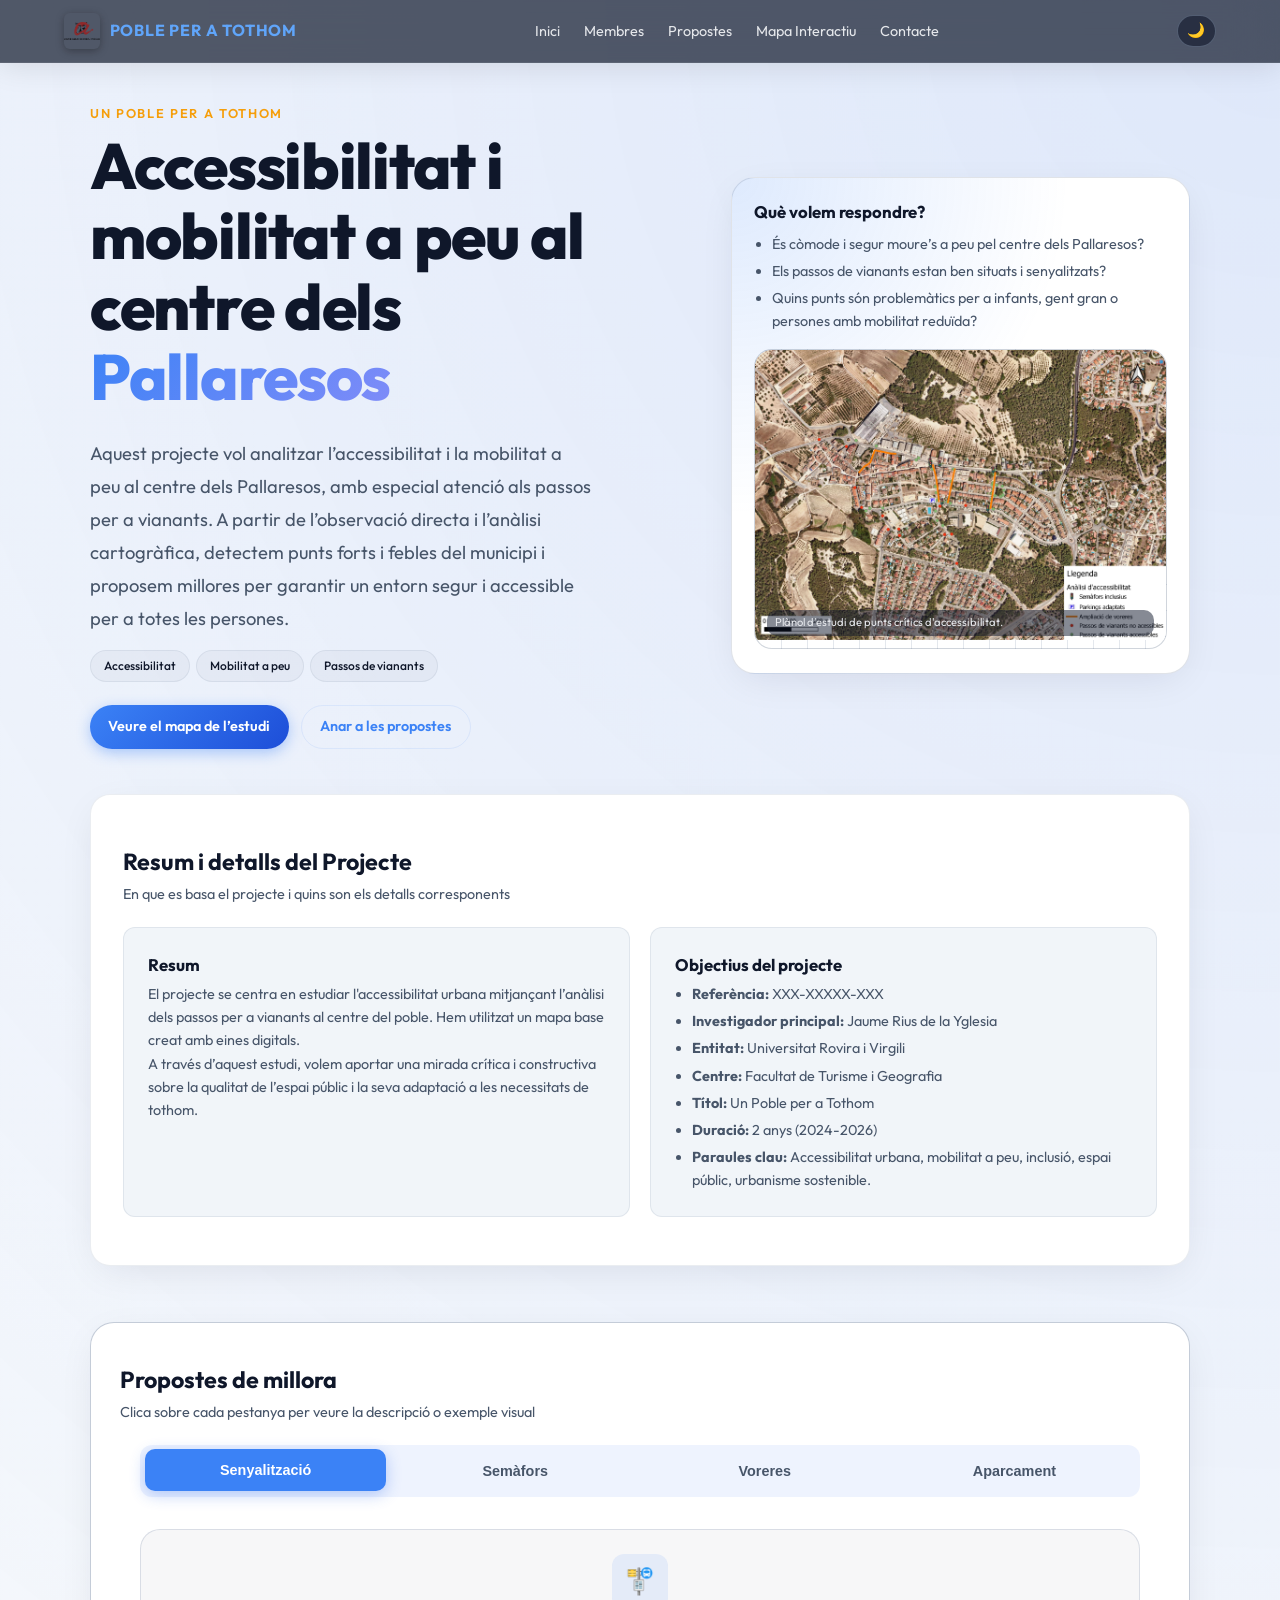
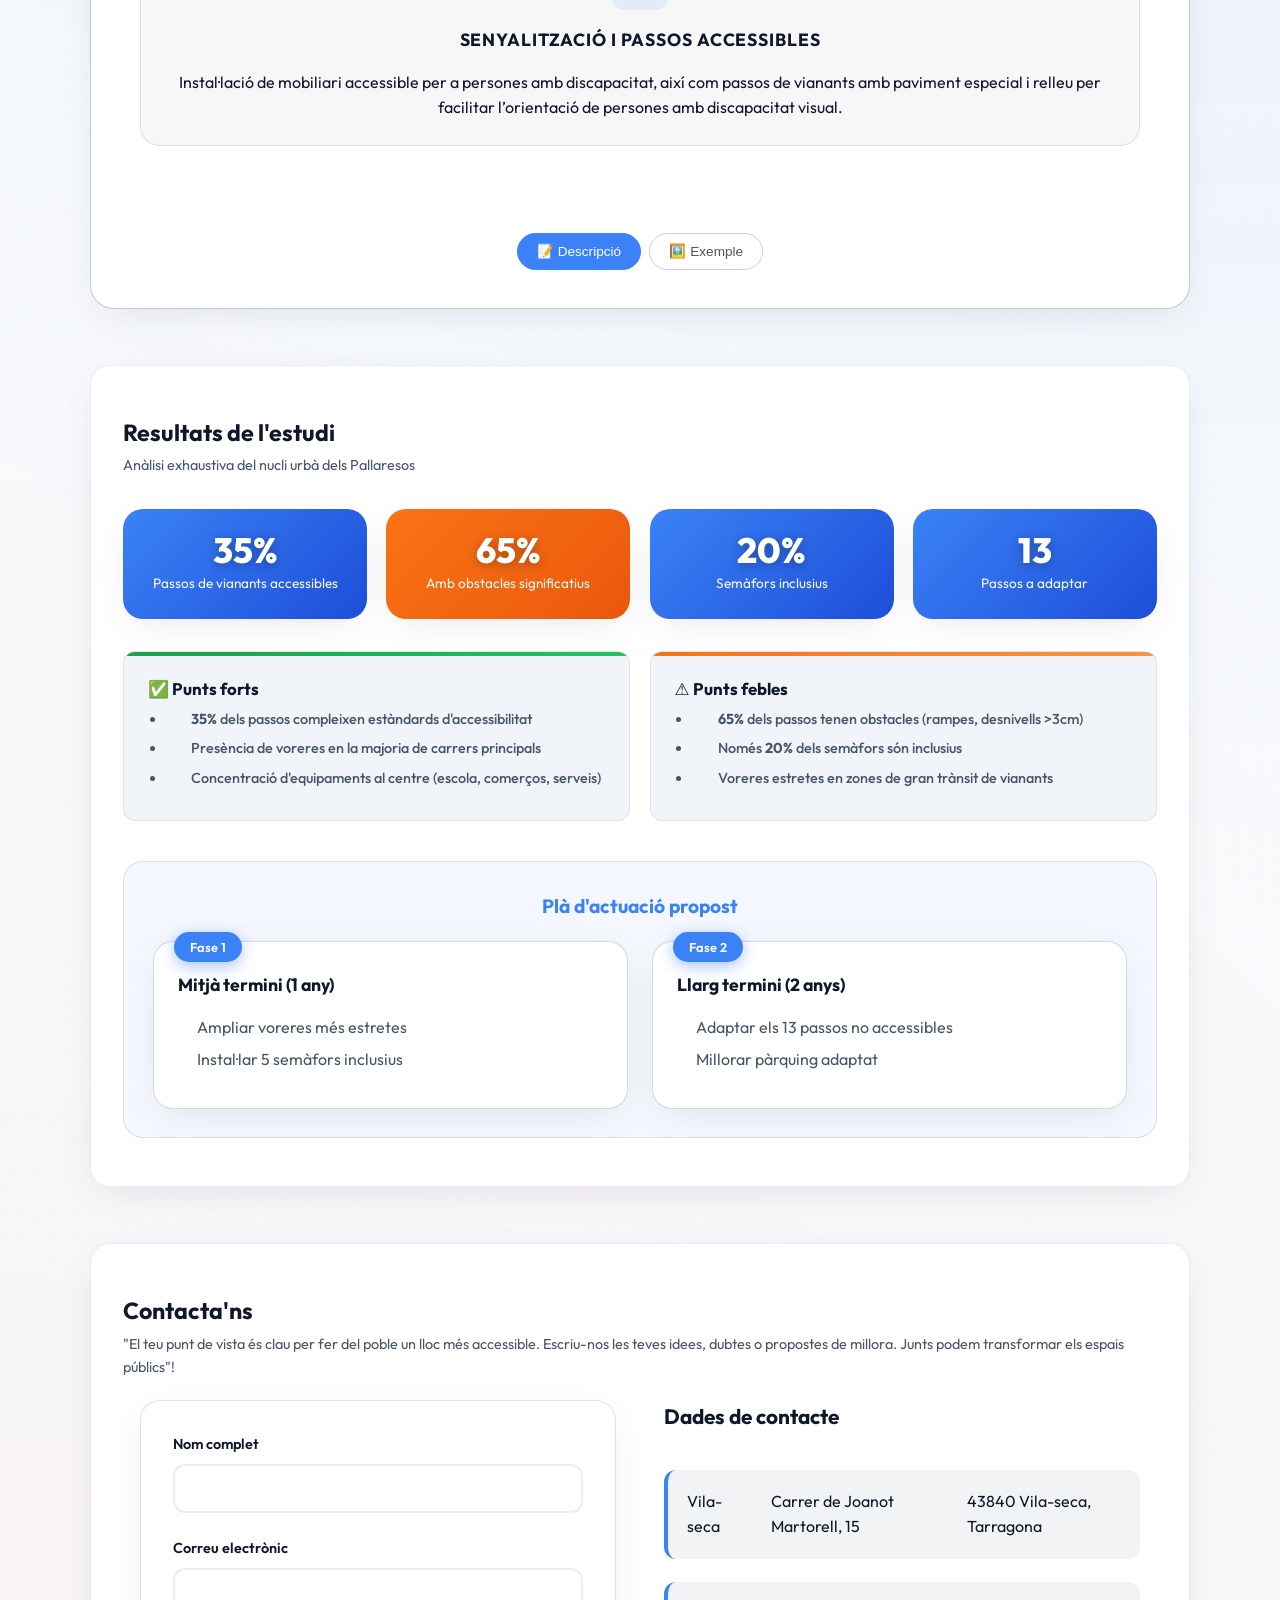
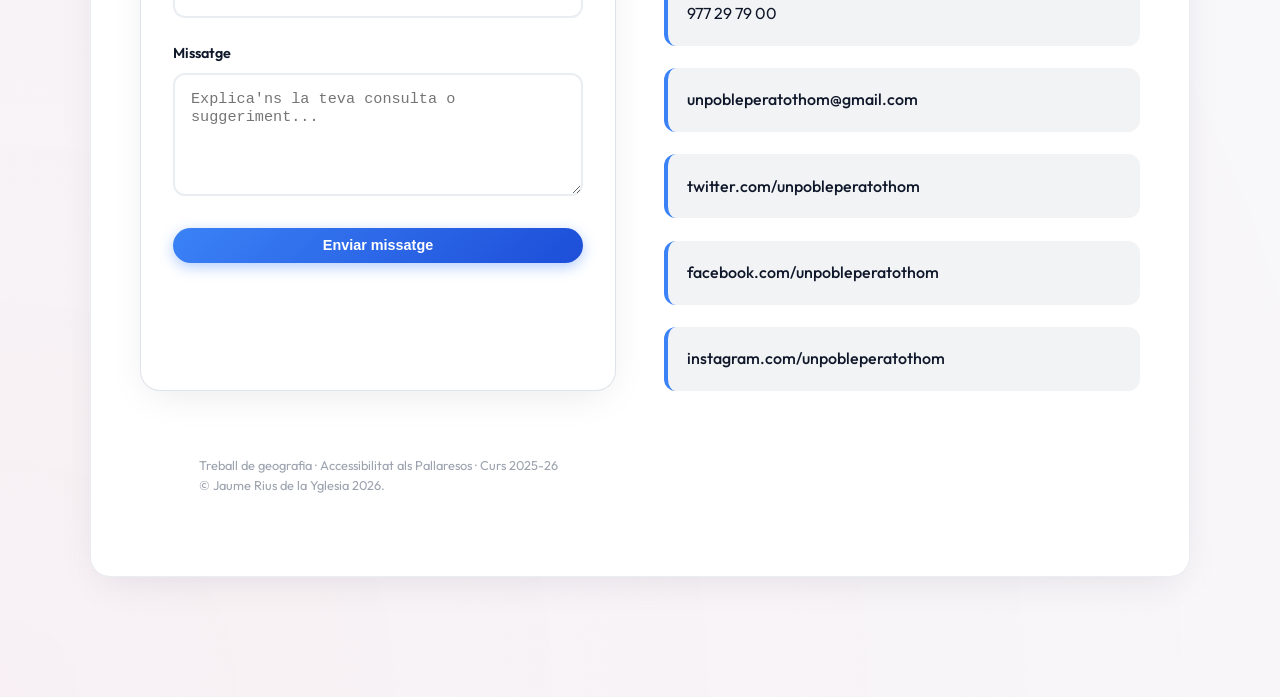
==== index.html @ b52716e4 "Update index.html" ====
<!DOCTYPE html>
<html lang="ca">
<head>
  <meta charset="UTF-8">
  <title>Poble per a tothom · Accessibilitat als Pallaresos</title>
  <meta name="viewport" content="width=device-width, initial-scale=1">
  <meta name="description"
        content="Projecte de geografia sobre l’accessibilitat i la mobilitat a peu al centre dels Pallaresos, amb especial atenció als passos de vianants.">
  <link rel="preconnect" href="https://fonts.googleapis.com">
  <link rel="preconnect" href="https://fonts.gstatic.com" crossorigin>
  <link href="https://fonts.googleapis.com/css2?family=Outfit:wght@300;400;500;600;700;800&display=swap" rel="stylesheet">
  <link rel="stylesheet" href="estils.css">
</head>
<body>
  <header class="topbar">
    <nav class="navbar">
      <div class="nav-brand">
         <div class="nav-left">
            <a href="index.html" class="nav-logo">
            <img src="img/urv-centrat-color.png" alt="Universitat Rovira i Virgili" class="logo-img">
            <span class="nav-brand-text">Poble per a tothom</span>
            </a>
    </div>
        <button class="menu-toggle" id="menuToggle" aria-label="Obrir menú">
      <span class="hamburger-line"></span>
      <span class="hamburger-line"></span>
      <span class="hamburger-line"></span>
    </button>
      </div>
      <ul class="nav-links" id="navLinks">
        <li><a href="index.html">Inici</a></li>
        <li><a href="membres.html">Membres</a></li>
        <li><a href="#propostes">Propostes</a></li>
        <li><a href="mapa.html">Mapa Interactiu</a></li>
        <li><a href="#contacte">Contacte</a></li>
      </ul>
      <button id="themeToggle" class="nav-btn" aria-label="Canvia el tema de color">
        🌙
      </button>
    </nav>
    <!-- menú mob x si un cas,-->
    <div class="mobile-menu" id="mobileMenu">
      <a href="index.html#context" class="mobile-link">Context</a>
      <a href="index.html#metode" class="mobile-link">Mètode</a>
      <a href="mapa.html" class="mobile-link">Mapa</a>
      <a href="membres.html" class="mobile-link">Membres</a>
      <a href="mapa.html" class="mobile-link">Mapa Interactiu</a>
      <a href="index.html#propostes" class="mobile-link">Propostes</a>
      <a href="index.html#contacte" class="mobile-link">Contacte</a>
  </div>
  </header>

  <main>
    <section class="hero" aria-labelledby="titol-principal">
      <div class="hero-text">
        <p class="hero-kicker">Un poble per a tothom</p>
        <h1 id="titol-principal">
          Accessibilitat i mobilitat a peu al centre dels <span>Pallaresos</span>
        </h1>
        <p class="hero-desc">
          Aquest projecte vol analitzar l’accessibilitat i la mobilitat a peu al centre dels
          Pallaresos, amb especial atenció als passos per a vianants. A partir de l’observació
          directa i l’anàlisi cartogràfica, detectem punts forts i febles del municipi i
          proposem millores per garantir un entorn segur i accessible per a totes les persones.
        </p>
        <div class="hero-tags">
          <span class="tag">Accessibilitat</span>
          <span class="tag">Mobilitat a peu</span>
          <span class="tag">Passos de vianants</span>
        </div>
        <div class="hero-cta">
          <a href="mapa.html" class="btn btn-primary">Veure el mapa de l’estudi</a>
          <a href="#propostes" class="btn btn-ghost">Anar a les propostes</a>
        </div>
      </div>

      <aside class="hero-card" aria-label="Resum de l’estudi">
        <h2>Què volem respondre?</h2>
        <ul>
          <li>És còmode i segur moure’s a peu pel centre dels Pallaresos?</li>
          <li>Els passos de vianants estan ben situats i senyalitzats?</li>
          <li>Quins punts són problemàtics per a infants, gent gran o persones amb mobilitat reduïda?</li>
        </ul>
        <div class="hero-map">
          <img src="img/mapa-accessibilitat.jpg" alt="Mapa de l'accessibilitat als Pallaresos" style="width: 100%; height: 100%; object-fit: cover;">
          <p class="hero-map-caption">
            Plànol d'estudi de punts crítics d'accessibilitat.
          </p>
        </div>
      </aside>
    </section>

    <!-- detallets del proj -->
    <section id="context" class="section">
      <header class="section-header">
        <h2>Resum i detalls del Projecte</h2>
        <p>En que es basa el projecte i quins son els detalls corresponents</p>
      </header>
      <div class="section-grid">
        <article class="card">
          <h3>Resum</h3>
          <p>
            El projecte se centra en estudiar l'accessibilitat urbana mitjançant l’anàlisi dels passos per a vianants al centre del poble. 
            Hem utilitzat un mapa base creat amb eines digitals.
        </p> 
            <p>A través d’aquest estudi, volem aportar una mirada crítica i constructiva sobre la qualitat de l’espai públic i la seva adaptació a les necessitats de tothom.</p>
       
          
        </article>
        <article class="card">
          <h3>Objectius del projecte</h3>
          <ul>
        <li><strong>Referència:</strong> XXX-XXXXX-XXX</li>
        <li><strong>Investigador principal:</strong> Jaume Rius de la Yglesia</li>
        <li><strong>Entitat:</strong> Universitat Rovira i Virgili</li>
        <li><strong>Centre:</strong> Facultat de Turisme i Geografia</li>
        <li><strong>Títol:</strong> Un Poble per a Tothom</li>
        <li><strong>Duració:</strong> 2 anys (2024-2026)</li>
        <li><strong>Paraules clau:</strong> Accessibilitat urbana, mobilitat a peu, inclusió, espai públic, urbanisme sostenible.</li>
          </ul>
        </article>
      </div>
    </section>

    <!-- millores -->
   <section id="propostes" class="section proposals-tabs">
  <header class="section-header">
    <h2>Propostes de millora</h2>
    <p>Clica sobre cada pestanya per veure la descripció o exemple visual</p>
  </header>

  <div class="tabs-container">
    <!-- pestanyes -->
    <div class="tabs-nav">
      <button class="tab-btn active" data-tab="senyalitzacio">Senyalització</button>
      <button class="tab-btn" data-tab="semafor">Semàfors</button>
      <button class="tab-btn" data-tab="voreres">Voreres</button>
      <button class="tab-btn" data-tab="aparcament">Aparcament</button>
    </div>

    <div class="tabs-content">
      <div class="tab-panel active" id="senyalitzacio">
        <div class="tab-view active" data-view="text">
          <div class="proposal-icon"><span>🚏</span></div>
          <h3>SENYALITZACIÓ I PASSOS ACCESSIBLES</h3>
          <p>Instal·lació de mobiliari accessible per a persones amb discapacitat, així com passos de vianants amb paviment especial i relleu per facilitar l’orientació de persones amb discapacitat visual.</p>
        </div>
        <div class="tab-view" data-view="image">
          <img src="img/mv.png" alt="Exemple de pas de vianants accessible">
          <p class="image-caption">Exemple de paviment podotàctil accessible</p>
        </div>
      </div>

      <div class="tab-panel" id="semafor">
        <div class="tab-view active" data-view="text">
          <div class="proposal-icon"><span>🚦</span></div>
          <h3>SEMÀFORS INTEL·LIGENTS</h3>
          <p>Instal·lació de semàfors amb sensors de moviment que ampliïn automàticament el temps de pas per a persones grans o amb mobilitat reduïda. Incorporació de senyals audibles amb volum regulable i vibració per facilitar el creuament a persones amb discapacitat auditiva.</p>
        </div>
        <div class="tab-view" data-view="image">
          <img src="img/semafors.png" alt="Semàfor inclusiu amb sensors">
          <p class="image-caption">Semàfor amb sensors de moviment</p>
        </div>
      </div>

      <div class="tab-panel" id="voreres">
        <div class="tab-view active" data-view="text">
          <div class="proposal-icon"><span>🚶</span></div>
          <h3>AMPLIACIÓ DE VORERES</h3>
          <p>En alguns trams, les voreres són massa estretes o tenen obstacles. Proposem ampliar-les i eliminar-ne els elements innecessaris per garantir un pas segur i còmode per a tothom, especialment persones amb mobilitat reduïda i infants.</p>
        </div>
        <div class="tab-view" data-view="image">
          <img src="img/vorerapng.png" alt="Vorera ampliada sense obstacles">
          <p class="image-caption">Vorera ampliada i lliure d'obstacles</p>
        </div>
      </div>

      <div class="tab-panel" id="aparcament">
        <div class="tab-view active" data-view="text">
          <div class="proposal-icon"><span>P</span></div>
          <h3>APARCAMENTS ADAPTATS</h3>
          <p>Places ampliades per a persones amb discapacitat prop dels equipaments principals.</p>
        </div>
        <div class="tab-view" data-view="image">
          <img src="img/mv aparcament.png" alt="Aparcament adaptat">
          <p class="image-caption">Places d’aparcament ampliades per a vehicles, bicicletes adaptades i patinets elèctrics, amb punts de càrrega i suports estabilitzadors. També es preveu la instal·lació d'il·luminació intel·ligent amb sensors de moviment per millorar la seguretat nocturna, aixi com una opció de reserva via app per garantir accessibilitat prioritària.</p>
        </div>
      </div>
    </div>

    <div class="tab-toggle">
      <button class="toggle-btn active" data-view="text">📝 Descripció</button>
      <button class="toggle-btn" data-view="image">🖼️ Exemple</button>
    </div>
  </div>
</section>

    <!-- resultats i etc -->
<section id="analisi" class="section">
  <header class="section-header">
    <h2>Resultats de l'estudi</h2>
    <p>Anàlisi exhaustiva del nucli urbà dels Pallaresos</p>
  </header>

  <div class="stats-grid">
    <div class="stat-card">
      <div class="stat-number">35%</div>
      <p>Passos de vianants accessibles</p>
    </div>
    <div class="stat-card warn">
      <div class="stat-number">65%</div>
      <p>Amb obstacles significatius</p>
    </div>
    <div class="stat-card">
      <div class="stat-number">20%</div>
      <p>Semàfors inclusius</p>
    </div>
    <div class="stat-card">
      <div class="stat-number">13</div>
      <p>Passos a adaptar</p>
    </div>
  </div>

  <div class="section-grid">
    <!-- forts -->
    <article class="card highlight">
      <h3>✅ Punts forts</h3>
      <ul class="check-list">
        <li><strong>35%</strong> dels passos compleixen estàndards d'accessibilitat</li>
        <li>Presència de voreres en la majoria de carrers principals</li>
        <li>Concentració d'equipaments al centre (escola, comerços, serveis)</li>
      </ul>
    </article>

    <!-- febl -->
    <article class="card warn highlight">
      <h3>⚠️ Punts febles</h3>
      <ul class="warn-list">
        <li><strong>65%</strong> dels passos tenen obstacles (rampes, desnivells >3cm)</li>
        <li>Només <strong>20%</strong> dels semàfors són inclusius</li>
        <li>Voreres estretes en zones de gran trànsit de vianants</li>
      </ul>
    </article>
  </div>

  <div class="proposal-phases">
    <h3>Plà d'actuació propost</h3>
    <div class="phase-grid">
      <div class="phase-card">
        <div class="phase-badge">Fase 1</div>
        <h4>Mitjà termini (1 any)</h4>
        <ul>
          <li>Ampliar voreres més estretes</li>
          <li>Instal·lar 5 semàfors inclusius</li>
        </ul>
      </div>
      <div class="phase-card">
        <div class="phase-badge">Fase 2</div>
        <h4>Llarg termini (2 anys)</h4>
        <ul>
          <li>Adaptar els 13 passos no accessibles</li>
          <li>Millorar pàrquing adaptat</li>
        </ul>
      </div>
    </div>
  </div>
</section>
</section>
<section id="contacte" class="section">
  <header class="section-header">
    <h2>Contacta'ns</h2>
    <p>"El teu punt de vista és clau per fer del poble un lloc més accessible. Escriu-nos les teves idees, dubtes o propostes de millora. Junts podem transformar els espais públics"!</p>
  </header>      
 <div class="contact-container">
    <!-- form-->
    <form class="contact-form" id="contactForm">
      <div class="form-group">
        <label for="nom">Nom complet</label>
        <input type="text" id="nom" name="nom" required>
      </div>
      
      <div class="form-group">
        <label for="email">Correu electrònic</label>
        <input type="email" id="email" name="email" required>
      </div>
      
      <div class="form-group">
        <label for="missatge">Missatge</label>
        <textarea id="missatge" name="missatge" rows="5" required 
          placeholder="Explica'ns la teva consulta o suggeriment..."></textarea>
      </div>
      
      <button type="submit" class="btn btn-primary full-width">
        Enviar missatge
      </button>
    </form>

      <!-- dades -->
<div class="contact-info">
  <h3>Dades de contacte</h3>
    <ul class="contact-list">
    <li class="contact-item icon solid fa-home">
      Vila-seca<br />
      Carrer de Joanot Martorell, 15<br />
      43840 Vila-seca, Tarragona
    </li>
    <li class="contact-item icon solid fa-phone">977 29 79 00</li>
    <li class="contact-item icon solid fa-envelope">
      <a href="mailto:unpobleperatothom@gmail.com">unpobleperatothom@gmail.com</a>
    </li>
    <li class="contact-item icon brands fa-twitter">
      <a href="https://twitter.com/unpobleperatothom" target="_blank">twitter.com/unpobleperatothom</a>
    </li>
    <li class="contact-item icon brands fa-facebook-f">
      <a href="https://facebook.com/unpobleperatothom" target="_blank">facebook.com/unpobleperatothom</a>
    </li>
    <li class="contact-item icon brands fa-instagram"data-hover-img="img/insta.jpg">
      <a href="https://instagram.com/unpobleperatothom" target="_blank">instagram.com/unpobleperatothom</a>
    </li>
  </ul>
</div>

  <footer class="footer">
      <p>Treball de geografia · Accessibilitat als Pallaresos · Curs 2025-26</p>
    <p>&copy; Jaume Rius de la Yglesia 2026.</p>
  </footer>

  <script src="script.js"></script>
</body>
</html>
---- estils.css ----
/* ---------- RESET ---------- */
*,
*::before,
*::after {
  box-sizing: border-box;
  margin: 0;
  padding: 0;
}

html { scroll-behavior: smooth; }

body {
  font-family: 'Outfit', system-ui, -apple-system, BlinkMacSystemFont, "Segoe UI", sans-serif;
  line-height: 1.6;
  color: var(--text-main);
  background: radial-gradient(circle at top right,
              rgba(37, 99, 235, 0.12), transparent 60%),
              radial-gradient(circle at bottom left,
              rgba(244, 63, 94, 0.05), transparent 50%),
              var(--bg-main);
  min-height: 100vh;
}

/* ---------- VARIABLES ---------- */
:root {
  --bg-main: #f8fafc;
  --bg-card: #ffffff;
  --bg-alt: #f1f5f9;

  --text-main: #0f172a;
  --text-soft: #475569;

  --primary: #3b82f6;
  --primary-soft: rgba(59, 130, 246, 0.1);
  --accent: #f59e0b;

  --border-soft: rgba(148, 163, 184, 0.2);
  --shadow-soft: 0 10px 40px -10px rgba(15, 23, 42, 0.1);

  --radius-lg: 20px;
  --radius-md: 12px;
  --radius-pill: 999px;

  --muted: rgba(100, 116, 139, 0.2);
  --muted-strong: rgba(100, 116, 139, 0.3);
  --muted-soft: rgba(100, 116, 139, 0.1);
}

body.dark {
  --bg-main: #020617;
  --bg-card: #0f172a;
  --bg-alt: #1e293b;

  --text-main: #f8fafc;
  --text-soft: #94a3b8;

  --primary: #3b82f6;
  --primary-soft: rgba(59, 130, 246, 0.15);
  --accent: #fcd34d;

  --border-soft: rgba(255, 255, 255, 0.1);
  --shadow-soft: 0 20px 40px -10px rgba(0, 0, 0, 0.5);
  
  --muted: rgba(255, 255, 255, 0.05);
  --muted-strong: rgba(255, 255, 255, 0.1);
  --muted-soft: rgba(255, 255, 255, 0.02);
}

/* ---------- NAVBAR ---------- */
.topbar {
  position: sticky;
  top: 0;
  z-index: 100;
  backdrop-filter: blur(24px);
  -webkit-backdrop-filter: blur(24px);
  background: rgba(15, 23, 42, 0.7);
  border-bottom: 1px solid rgba(255, 255, 255, 0.08);
  box-shadow: 0 4px 30px rgba(0, 0, 0, 0.1);
}

.navbar {
  max-width: 1200px;
  margin: 0 auto;
  padding: 0.8rem 1.5rem;
  display: flex;
  align-items: center;
  justify-content: space-between;
  gap: 1rem;
}

.nav-left {
  display: flex;
  align-items: center;
  gap: 0.8rem;
}

.nav-logo {
  display: flex;
  align-items: center;
  gap: 0.6rem;
  text-decoration: none;
  color: inherit;
}

.logo-img {
  width: 36px;
  height: 36px;
  border-radius: 6px;
  object-fit: contain;
  box-shadow: 0 2px 8px rgba(0, 0, 0, 0.3);
}

.nav-brand-text {
  font-size: 1rem;
  font-weight: 700;
  letter-spacing: 0.05em;
  color: #60a5fa;
  text-transform: uppercase;
}

.menu-toggle {
  display: none;
  flex-direction: column;
  gap: 4px;
  background: none;
  border: none;
  padding: 0.5rem;
  cursor: pointer;
  z-index: 101;
}

.hamburger-line {
  width: 24px;
  height: 2px;
  background: #e5e7eb;
  border-radius: 2px;
  transition: all 0.3s ease;
  transform-origin: center;
}

.menu-toggle.active .hamburger-line:nth-child(1) {
  transform: rotate(45deg) translate(6px, 6px);
}

.menu-toggle.active .hamburger-line:nth-child(2) { opacity: 0; }
.menu-toggle.active .hamburger-line:nth-child(3) {
  transform: rotate(-45deg) translate(6px, -6px);
}

.nav-links {
  display: flex;
  list-style: none;
  gap: 1.5rem;
  margin: 0;
  align-items: center;
}

.nav-links a {
  font-size: 0.9rem;
  color: #e5e7eb;
  text-decoration: none;
  padding: 0.5rem 0;
  position: relative;
  transition: color 0.2s ease;
}

.nav-links a::after {
  content: '';
  position: absolute;
  bottom: 0;
  left: 0;
  width: 0;
  height: 2px;
  background: linear-gradient(90deg,
              var(--accent), #fbbf24);
  transition: width 0.3s ease;
}

.nav-links a:hover::after,
.nav-links a.active::after { width: 100%; }

.nav-links a:hover,
.nav-links a.active { color: white; }

.nav-btn {
  border-radius: var(--radius-pill);
  border: 1px solid rgba(148, 163, 184, 0.4);
  background: rgba(15, 23, 42, 0.6);
  color: #e5e7eb;
  padding: 0.4rem 0.6rem;
  font-size: 0.9rem;
  cursor: pointer;
  transition: all 0.2s ease;
}

.nav-btn:hover {
  background: rgba(37, 99, 235, 0.8);
  color: white;
  transform: scale(1.05);
}

/* mobile nav */
.mobile-menu {
  position: fixed;
  top: 0;
  right: -100%;
  width: 100%;
  max-width: 400px;
  height: 100vh;
  background: rgba(15, 23, 42, 0.95);
  backdrop-filter: blur(20px);
  padding: 6rem 2rem 2rem;
  display: flex;
  flex-direction: column;
  gap: 1.5rem;
  transition: right 0.5s cubic-bezier(0.4, 0, 0.2, 1);
  z-index: 99;
  box-shadow: -10px 0 50px rgba(0, 0, 0, 0.3);
}

.mobile-menu.active { 
  right: 0; 
}

.mobile-link {
  color: #f8fafc;
  text-decoration: none;
  font-size: 1.5rem;
  font-weight: 700;
  padding: 1rem 0;
  border-bottom: 1px solid rgba(255, 255, 255, 0.1);
  transition: all 0.3s ease;
  display: flex;
  justify-content: space-between;
  align-items: center;
}

.mobile-link::after {
  content: '→';
  opacity: 0;
  transform: translateX(-10px);
  transition: all 0.3s ease;
}

.mobile-link:hover {
  color: var(--primary);
  padding-left: 10px;
}

.mobile-link:hover::after {
  opacity: 1;
  transform: translateX(0);
}

.menu-overlay {
  position: fixed;
  top: 0;
  left: 0;
  width: 100%;
  height: 100%;
  background: rgba(0, 0, 0, 0.5);
  opacity: 0;
  visibility: hidden;
  z-index: 98;
  transition: all 0.3s ease;
}

.menu-overlay.active {
  opacity: 1;
  visibility: visible;
}

/* ---------- MAIN & HERO ---------- */
main {
  padding: 2.5rem 1.2rem 4rem;
}

.hero {
  max-width: 1100px;
  margin: 0 auto 2.8rem;
  display: grid;
  grid-template-columns: minmax(0, 2.1fr) minmax(0, 1.6fr);
  gap: 2.4rem;
  align-items: center;
}

.hero-text { max-width: 560px; }

.hero-kicker {
  font-size: 0.8rem;
  text-transform: uppercase;
  letter-spacing: 0.13em;
  color: var(--accent);
  font-weight: 600;
  margin-bottom: 0.5rem;
}

.hero-text h1 {
  font-size: clamp(2.5rem, 5vw, 4rem);
  font-weight: 800;
  line-height: 1.1;
  margin-bottom: 1.5rem;
  letter-spacing: -0.02em;
}

.hero-text h1 span { 
  background: linear-gradient(135deg, var(--primary), #818cf8);
  -webkit-background-clip: text;
  background-clip: text;
  -webkit-text-fill-color: transparent;
}

.hero-desc {
  font-size: 1.15rem;
  color: var(--text-soft);
  max-width: 90%;
  line-height: 1.8;
}

.hero-tags {
  margin-top: 0.9rem;
  display: flex;
  flex-wrap: wrap;
  gap: 0.4rem;
}

.tag {
  font-size: 0.75rem;
  padding: 0.35rem 0.8rem;
  border-radius: var(--radius-pill);
  border: 1px solid var(--border-soft);
  background: rgba(15, 23, 42, 0.03);
  font-weight: 500;
  transition: transform 0.2s ease, background 0.2s ease;
}
.tag:hover {
  transform: translateY(-2px);
  background: var(--primary-soft);
  color: var(--primary);
  border-color: var(--primary);
}

.hero-cta {
  margin-top: 1.4rem;
  display: flex;
  flex-wrap: wrap;
  gap: 0.75rem;
}

.btn {
  display: inline-flex;
  align-items: center;
  justify-content: center;
  border-radius: var(--radius-pill);
  font-size: 0.9rem;
  font-weight: 600;
  padding: 0.6rem 1.15rem;
  border: none;
  cursor: pointer;
  text-decoration: none;
  transition: transform 0.12s ease, box-shadow 0.12s ease, background 0.15s ease;
}

.btn-primary {
  background: linear-gradient(135deg, var(--primary), #1d4ed8);
  color: #ffffff;
  box-shadow: 0 4px 14px 0 rgba(59, 130, 246, 0.39);
}

.btn-primary:hover {
  transform: translateY(-2px);
  box-shadow: 0 6px 20px rgba(59, 130, 246, 0.23);
  background: linear-gradient(135deg, #1d4ed8, #1e40af);
}

.btn-ghost {
  background: transparent;
  color: var(--primary);
  border: 1.5px solid var(--primary-soft);
}

.btn-ghost:hover {
  background: var(--primary-soft);
  border-color: var(--primary);
  transform: translateY(-2px);
}

/* hero sidebar card */
.hero-card {
  background: radial-gradient(circle at top left,
              rgba(59, 130, 246, 0.17), transparent 50%),
              var(--bg-card);
  border-radius: 24px;
  padding: 1.3rem 1.4rem 1.5rem;
  box-shadow: var(--shadow-soft);
  border: 1px solid var(--muted);
}

.hero-card h2 {
  font-size: 1.05rem;
  margin-bottom: 0.45rem;
}

.hero-card ul {
  list-style: disc;
  padding-left: 1.1rem;
  font-size: 0.9rem;
  color: var(--text-soft);
}

.hero-card li + li { margin-top: 0.25rem; }

/* map-style pseudo-grid */
.hero-map {
  margin-top: 1rem;
  border-radius: 18px;
  border: 1px solid var(--muted-strong);
  background-image:
    linear-gradient(to right, rgba(148, 163, 184, 0.25) 1px, transparent 1px),
    linear-gradient(to bottom, rgba(148, 163, 184, 0.25) 1px, transparent 1px);
  background-size: 26px 26px;
  min-height: 180px;
  position: relative;
  overflow: hidden;
}

.crosswalk {
  position: absolute;
  width: 80px;
  height: 18px;
  background: repeating-linear-gradient(
    to right,
    #f9fafb,
    #f9fafb 6px,
    #d1d5db 6px,
    #d1d5db 10px
  );
  border-radius: var(--radius-pill);
  box-shadow: 0 2px 10px rgba(15, 23, 42, 0.35);
}

.crosswalk-one { top: 22%; left: 15%; }
.crosswalk-two {
  top: 60%;
  right: 18%;
  transform: rotate(90deg);
}
.crosswalk-three {
  bottom: 15%;
  left: 45%;
  transform: rotate(25deg);
}

.hero-map-caption {
  position: absolute;
  inset-inline: 0.75rem;
  bottom: 0.75rem;
  font-size: 0.7rem;
  color: var(--text-soft);
  background: rgba(15, 23, 42, 0.5);
  color: #e5e7eb;
  padding: 0.25rem 0.5rem;
  border-radius: 10px;
}

/* ---------- SECTIONS ---------- */
.section {
  max-width: 1100px;
  margin: 0 auto 3.5rem;
  padding: 3rem 2rem;
  border-radius: var(--radius-lg);
  background: var(--bg-card);
  box-shadow: var(--shadow-soft);
  border: 1px solid var(--border-soft);
  transition: transform 0.3s ease, box-shadow 0.3s ease;
}

.section:hover {
  box-shadow: 0 20px 50px -15px rgba(15, 23, 42, 0.08);
}

.section.alt {
  background: radial-gradient(circle at top right,
              rgba(37, 99, 235, 0.1), transparent 60%),
              var(--bg-card);
}

.section-header {
  margin-bottom: 1.3rem;
}

.section-header h2 {
  font-size: 1.45rem;
  margin-bottom: 0.2rem;
}

.section-header p {
  font-size: 0.9rem;
  color: var(--text-soft);
}

.section-grid {
  display: grid;
  grid-template-columns: repeat(auto-fit, minmax(240px, 1fr));
  gap: 1.2rem;
}

/* ---------- CARDS ---------- */
.card {
  background: var(--bg-alt);
  border-radius: var(--radius-md);
  padding: 1.5rem;
  border: 1px solid var(--border-soft);
  transition: all 0.3s ease;
}

.card:hover {
  transform: translateY(-5px);
  background: var(--bg-card);
  box-shadow: var(--shadow-soft);
}

.card h3 {
  font-size: 1.05rem;
  margin-bottom: 0.3rem;
}

.card p,
.card li {
  font-size: 0.9rem;
  color: var(--text-soft);
}

.card ul { list-style: disc; padding-left: 1.1rem; }
.card li + li { margin-top: 0.25rem; }

/* proposals area */
.proposals {
  background: var(--bg-card);
  border-radius: 24px;
  padding: 2.4rem 1.8rem;
  color: var(--text-main);
  border: 1px solid var(--muted-soft);
  box-shadow: var(--shadow-soft);
}

.proposals .section-header h2 { color: var(--text-main); }
.proposals .section-header p { color: var(--text-soft); }

.proposal-grid {
  margin-top: 1.6rem;
  display: grid;
  grid-template-columns: repeat(2, minmax(0, 1fr));
  gap: 1.4rem;
}

.proposal-card {
  background: rgba(15, 23, 42, 0.03);
  border-radius: var(--radius-lg);
  padding: 1.6rem 1.5rem;
  border: 1px solid var(--muted);
  box-shadow: var(--shadow-soft);
  display: flex;
  flex-direction: column;
  gap: 0.9rem;
}

body.dark .proposal-card {
  background: #020617;
  border-color: #1e293b;
}

.proposal-icon {
  width: 44px;
  height: 44px;
  border-radius: 12px;
  background: var(--primary-soft);
  display: flex;
  align-items: center;
  justify-content: center;
  color: var(--primary);
  font-size: 1.4rem;
}

.proposal-icon span { display: inline-block; }

.proposal-card h3 {
  font-size: 0.9rem;
  letter-spacing: 0.09em;
  text-transform: uppercase;
  color: var(--text-main);
}

.proposal-card p {
  font-size: 0.9rem;
  line-height: 1.7;
  color: var(--text-soft);
}

/* team cards */
.team.expand-hover {
  background: var(--bg-card);
  border-radius: 24px;
  padding: 2.4rem 1.8rem;
  box-shadow: var(--shadow-soft);
  border: 1px solid rgba(148, 163, 184, 0.55);
  overflow: hidden;
}

.team-grid {
  margin-top: 1.6rem;
  display: grid;
  grid-template-columns: repeat(2, minmax(0, 1fr));
  gap: 1.8rem;
  perspective: 1000px;
}

.team-card {
  background: var(--bg-card);
  border-radius: var(--radius-lg);
  padding: 2.5rem 2rem;
  border: 1px solid var(--border-soft);
  box-shadow: var(--shadow-soft);
  display: flex;
  flex-direction: column;
  align-items: center;
  text-align: center;
  gap: 1.2rem;
  transition: all 0.5s cubic-bezier(0.175, 0.885, 0.32, 1.275);
  position: relative;
  overflow: hidden;
}

.team-card::after {
  content: '';
  position: absolute;
  top: 0;
  left: 0;
  width: 100%;
  height: 4px;
  background: linear-gradient(90deg, var(--primary), var(--accent));
  transform: scaleX(0);
  transition: transform 0.4s ease;
  transform-origin: left;
}

.team-card:hover {
  transform: translateY(-15px);
  box-shadow: 0 30px 60px -15px rgba(15, 23, 42, 0.15);
  border-color: var(--primary-soft);
}

.team-card:hover::after {
  transform: scaleX(1);
}

.team-photo {
  width: 120px;
  height: 120px;
  border-radius: 50%;
  overflow: hidden;
  border: 4px solid var(--bg-alt);
  transition: all 0.5s ease;
  box-shadow: 0 10px 25px -5px rgba(0, 0, 0, 0.1);
}

.team-card:hover .team-photo {
  transform: scale(1.05);
  border-color: var(--primary);
  box-shadow: 0 15px 35px -10px rgba(59, 130, 246, 0.4);
}

.team-photo img {
  width: 100%;
  height: 100%;
  object-fit: cover;
  display: block;
  transition: transform 0.4s ease;
}

.team-card:hover .team-photo img {
  transform: scale(1.1);
}

.team-card h3 {
  font-size: 1.1rem;
  font-weight: 700;
  color: var(--text-main);
  margin: 0.5rem 0 0.2rem;
  transition: color 0.3s ease;
}

.team-card:hover h3 { color: var(--primary); }

.team-role {
  font-size: 0.85rem;
  text-transform: uppercase;
  letter-spacing: 0.1em;
  color: var(--primary);
  font-weight: 600;
  margin-bottom: 0.8rem;
}

.team-desc {
  font-size: 0.9rem;
  color: var(--text-soft);
  line-height: 1.6;
  opacity: 0.9;
  transition: opacity 0.3s ease;
}

.team-card:hover .team-desc { opacity: 1; }

.team-card:not(:hover) {
  transition: transform 0.3s ease;
}

.team-grid:hover .team-card:not(:hover) {
  transform: scale(0.97);
}

/* map wrapper */
.map-wrapper {
  display: grid;
  grid-template-columns: minmax(0, 3fr) minmax(0, 1.2fr);
  gap: 1.2rem;
  align-items: flex-start;
}

.map-img {
  width: 100%;
  max-height: 420px;
  object-fit: cover;
  border-radius: var(--radius-lg);
  border: 1px solid var(--muted-strong);
}

.map-legend {
  background: rgba(15, 23, 42, 0.03);
  border-radius: var(--radius-md);
  padding: 0.9rem 1rem;
  border: 1px solid var(--muted);
  font-size: 0.9rem;
}

.map-legend h3 { margin-bottom: 0.35rem; }
.map-legend ul { list-style: none; }
.map-legend li + li { margin-top: 0.25rem; }

.dot {
  display: inline-block;
  width: 10px;
  height: 10px;
  border-radius: 999px;
  margin-right: 0.4rem;
}

.dot-green { background: #22c55e; }
.dot-yellow { background: #eab308; }
.dot-red    { background: #ef4444; }

/* stats and highlights */
.stats-grid {
  display: grid;
  grid-template-columns: repeat(auto-fit, minmax(140px, 1fr));
  gap: 1.2rem;
  margin: 2rem 0;
}

.stat-card {
  background: linear-gradient(135deg, var(--primary), #1d4ed8);
  color: white;
  padding: 1.5rem 1rem;
  border-radius: var(--radius-lg);
  text-align: center;
  box-shadow: var(--shadow-soft);
}

.stat-card.warn {
  background: linear-gradient(135deg, #f97316, #ea580c);
}

.stat-number {
  font-size: 2.2rem;
  font-weight: 800;
  line-height: 1;
  margin-bottom: 0.3rem;
  text-shadow: 0 2px 10px rgba(0,0,0,0.3);
}

.stat-card p {
  font-size: 0.85rem;
  margin: 0;
  opacity: 0.95;
}

.card.highlight {
  position: relative;
  overflow: hidden;
}

.card.highlight::before {
  content: '';
  position: absolute;
  top: 0;
  left: 0;
  right: 0;
  height: 4px;
}

.card.highlight:first-child::before {
  background: linear-gradient(90deg, #16a34a, #22c55e);
}

.card.warn.highlight::before {
  background: linear-gradient(90deg, #f97316, #fb923c);
}

.check-list li,
.warn-list li {
  position: relative;
  padding-left: 1.6rem;
  margin-bottom: 0.4rem;
  font-weight: 500;
}

.check-list li::before {
  content: "";
  position: absolute;
  left: 0;
  top: 0.1rem;
  color: #16a34a;
  font-weight: bold;
  font-size: 1rem;
}

.warn-list li::before {
  content: "";
  position: absolute;
  left: 0;
  top: 0;
  font-size: 1.1rem;
}

/* phases */
.proposal-phases {
  margin-top: 2.5rem;
  padding: 1.8rem;
  background: rgba(37, 99, 235, 0.05);
  border-radius: var(--radius-lg);
  border: 1px solid rgba(37, 99, 235, 0.15);
}

.proposal-phases h3 {
  font-size: 1.2rem;
  margin-bottom: 1.2rem;
  color: var(--primary);
  text-align: center;
}

.phase-grid {
  display: grid;
  grid-template-columns: repeat(auto-fit, minmax(250px, 1fr));
  gap: 1.5rem;
}

.phase-card {
  background: var(--bg-card);
  padding: 1.8rem 1.5rem;
  border-radius: var(--radius-lg);
  box-shadow: var(--shadow-soft);
  position: relative;
  border: 1px solid rgba(148, 163, 184, 0.4);
}

.phase-badge {
  position: absolute;
  top: -10px;
  left: 20px;
  background: var(--primary);
  color: white;
  padding: 0.3rem 1rem;
  border-radius: var(--radius-pill);
  font-size: 0.8rem;
  font-weight: 600;
  box-shadow: 0 4px 15px rgba(37, 99, 235, 0.4);
}

.phase-card h4 {
  font-size: 1.1rem;
  margin: 0 0 1rem 0;
  color: var(--text-main);
}

.phase-card ul {
  list-style: none;
  padding: 0;
}

.phase-card li {
  padding-left: 1.2rem;
  margin-bottom: 0.4rem;
  position: relative;
  color: var(--text-soft);
}

.phase-card li::before {
  content: "";
  position: absolute;
  left: 0;
  color: var(--primary);
  font-weight: bold;
}

/* ---------- CONTACT ---------- */
.contact {
  background: linear-gradient(135deg, var(--primary-soft),
              rgba(37, 99, 235, 0.04));
}

.contact-container {
  display: grid;
  grid-template-columns: 1fr 1fr;
  gap: 3rem;
  max-width: 1000px;
  margin: 0 auto;
}

.contact-form {
  background: var(--bg-card);
  padding: 2rem;
  border-radius: var(--radius-lg);
  box-shadow: var(--shadow-soft);
  border: 1px solid rgba(148, 163, 184, 0.3);
}

.form-group {
  margin-bottom: 1.5rem;
}

.form-group label {
  display: block;
  font-weight: 600;
  color: var(--text-main);
  margin-bottom: 0.5rem;
  font-size: 0.9rem;
}

.form-group input,
.form-group textarea {
  width: 100%;
  padding: 0.9rem 1rem;
  border: 2px solid var(--border-soft);
  border-radius: var(--radius-md);
  font-size: 0.95rem;
  transition: border-color 0.2s ease, box-shadow 0.2s ease;
  background: var(--bg-card);
  color: var(--text-main);
}

.form-group input:focus,
.form-group textarea:focus {
  outline: none;
  border-color: var(--primary);
  box-shadow: 0 0 0 3px rgba(37, 99, 235, 0.1);
}

.btn.full-width {
  width: 100%;
  justify-content: center;
}

.contact-info {
  display: flex;
  flex-direction: column;
  gap: 1.8rem;
}

.contact-info h3 {
  font-size: 1.3rem;
  color: var(--text-main);
  margin-bottom: 0.5rem;
}

.contact-item {
  display: flex;
  align-items: flex-start;
  gap: 1rem;
  padding: 1.2rem;
  background: rgba(15, 23, 42, 0.05);
  border-radius: var(--radius-md);
  border-left: 4px solid var(--primary);
  transition: all 0.2s ease;
  position: relative;
  overflow: hidden;
}

.contact-item:hover {
  transform: translateX(8px);
  box-shadow: var(--shadow-soft);
  border-left-width: 6px;
  background: rgba(37, 99, 235, 0.08);
}

.contact-item::before {
  content: '';
  position: absolute;
  top: 0;
  left: 0;
  right: 0;
  height: 100%;
  background: linear-gradient(90deg,
              transparent, rgba(37, 99, 235, 0.05), transparent);
  opacity: 0;
  transition: opacity 0.3s ease;
}

.contact-item:hover::before { opacity: 1; }

.contact-icon {
  font-size: 1.4rem;
  width: 40px;
  height: 40px;
  display: flex;
  align-items: center;
  justify-content: center;
  border-radius: var(--radius-pill);
  background: var(--primary-soft);
  color: var(--primary);
  flex-shrink: 0;
  margin-top: 0.2rem;
}

.contact-item h4 {
  font-size: 0.95rem;
  font-weight: 600;
  color: var(--text-main);
  margin: 0 0 0.3rem 0;
}

.contact-item p,
.contact-item span {
  margin: 0;
  color: var(--text-soft);
  font-size: 0.95rem;
  line-height: 1.5;
}

.contact-item a {
  color: var(--text-main);
  text-decoration: none;
  font-weight: 500;
  transition: color 0.2s ease;
}

.contact-item a:hover { color: var(--primary); }

/* font-awesome icons */
.contact-item[class*="fa-"]::before {
  font-family: "Font Awesome 6 Free";
  font-weight: 900;
  font-size: 1.3rem;
  color: var(--primary);
  width: 32px;
  height: 32px;
  display: flex;
  align-items: center;
  justify-content: center;
  flex-shrink: 0;
  margin-top: 0.1rem;
}

.contact-item.icon.solid.fa-home::before { content: "\f015"; }
.contact-item.icon.solid.fa-phone::before { content: "\f095"; }
.contact-item.icon.solid.fa-envelope::before { content: "\f0e0"; }
.contact-item.icon.brands.fa-twitter::before { content: "\f099"; font-weight: 400; }
.contact-item.icon.brands.fa-facebook-f::before { content: "\f39e"; font-weight: 400; }
.contact-item.icon.brands.fa-instagram::before { content: "\f16d"; font-weight: 400; }

.contact-item.icon.solid.fa-home { align-items: flex-start; }
.contact-item.icon.solid.fa-home br {
  display: block;
  content: "";
  margin: 0.2rem 0;
}

body.dark .contact-item {
  background: rgba(31, 41, 55, 0.8);
}

body.dark .contact-item:hover {
  background: rgba(37, 99, 235, 0.15);
}

/* social links */
.social-links {
  margin-top: 1rem;
}

.social-links h4 {
  font-size: 1rem;
  margin-bottom: 1rem;
  color: var(--text-main);
}

.social-grid {
  display: flex;
  gap: 1rem;
}

.social-link {
  width: 48px;
  height: 48px;
  border-radius: 999px;
  display: flex;
  align-items: center;
  justify-content: center;
  color: var(--text-main);
  text-decoration: none;
  box-shadow: var(--shadow-soft);
  transition: all 0.2s ease;
}

.social-link svg {
  width: 22px;
  height: 22px;
}

.social-link:hover {
  transform: translateY(-3px);
  color: white;
}

.social-link.twitter:hover { background: #1da1f2; }
.social-link.facebook:hover { background: #1877f2; }
.social-link.instagram:hover { background: linear-gradient(45deg,
                       #f09433, #e6683c, #dc2743); }

/* contact list for alternate layout */
.contact-list {
  list-style: none;
  padding: 0;
  margin: 0;
  display: flex;
  flex-direction: column;
  gap: 1.4rem;
}

/* ---------- TABS ---------- */
.proposals-tabs {
  background: var(--bg-card);
  border-radius: 24px;
  padding: 2.4rem 1.8rem;
  box-shadow: var(--shadow-soft);
  border: 1px solid rgba(148, 163, 184, 0.55);
}

.tabs-container {
  max-width: 1000px;
  margin: 0 auto;
}

.tabs-nav {
  display: flex;
  gap: 0.5rem;
  margin-bottom: 2rem;
  border-radius: var(--radius-md);
  background: rgba(37, 99, 235, 0.08);
  padding: 0.3rem;
  flex-wrap: wrap;
}

.tab-btn {
  flex: 1;
  min-width: 140px;
  padding: 0.8rem 1rem;
  border: none;
  background: transparent;
  color: var(--text-soft);
  font-weight: 600;
  font-size: 0.9rem;
  border-radius: 10px;
  cursor: pointer;
  transition: all 0.2s ease;
}

.tab-btn.active,
.tab-btn:hover {
  background: var(--primary);
  color: white;
  box-shadow: 0 4px 15px rgba(37, 99, 235, 0.3);
  transform: translateY(-1px);
}

.tabs-content { min-height: 280px; }
.tab-panel { display: none; }
.tab-panel.active {
  display: block;
  animation: fadeIn 0.3s ease;
}

@keyframes fadeIn {
  from { opacity: 0; transform: translateY(10px); }
  to { opacity: 1; transform: translateY(0); }
}

.tab-view {
  display: none;
  padding: 1.5rem;
  background: rgba(15, 23, 42, 0.03);
  border-radius: var(--radius-lg);
  border: 1px solid rgba(148, 163, 184, 0.3);
}

.tab-view.active { display: block; }

.tab-view[data-view="text"] {
  display: flex;
  flex-direction: column;
  align-items: center;
  text-align: center;
  gap: 1rem;
}

.tab-view[data-view="text"] .proposal-icon {
  width: 56px;
  height: 56px;
  font-size: 1.6rem;
}

.tab-view[data-view="text"] h3 {
  font-size: 1.1rem;
  letter-spacing: 0.05em;
  text-transform: uppercase;
}

.tab-view[data-view="image"] img {
  width: 100%;
  height: 220px;
  object-fit: cover;
  border-radius: 16px;
  box-shadow: var(--shadow-soft);
}

.image-caption {
  margin-top: 0.8rem;
  font-size: 0.85rem;
  color: var(--text-soft);
  font-style: italic;
  text-align: center;
}

.tab-toggle {
  display: flex;
  gap: 0.5rem;
  margin-top: 1.5rem;
  justify-content: center;
}

.toggle-btn {
  padding: 0.6rem 1.2rem;
  border: 1px solid rgba(148, 163, 184, 0.5);
  background: transparent;
  color: var(--text-soft);
  border-radius: var(--radius-pill);
  cursor: pointer;
  font-size: 0.85rem;
  transition: all 0.2s ease;
}

.toggle-btn.active,
.toggle-btn:hover {
  background: var(--primary);
  color: white;
  border-color: var(--primary);
}

/* ---------- FOOTER ---------- */
.footer {
  max-width: 1100px;
  margin: 0 auto 2rem;
  padding: 1rem 1.2rem 0;
  font-size: 0.8rem;
  color: #9ca3af;
}

/* ---------- RESPONSIVE QUERIES ---------- */
@media (max-width: 900px) {
  .menu-toggle { display: flex; }
  .nav-links { display: none; }

  .hero { grid-template-columns: minmax(0, 1fr); }
  .hero-card { order: -1; }
  .map-wrapper { grid-template-columns: minmax(0, 1fr); }

  .contact-container {
    grid-template-columns: 1fr;
    gap: 2rem;
  }
  .contact-form { order: 2; }
  .contact-info { order: 1; }

  .navbar { flex-wrap: wrap; }
  main { padding-inline: 0.9rem; }
  .section { padding-inline: 1rem; }
}

@media (max-width: 768px) {
  .tabs-nav { flex-direction: column; }
  .tab-btn { min-width: auto; }
  .tab-view[data-view="image"] img { height: 180px; }
}
/* ---------- ANIMATIONS ---------- */
.reveal-hidden {
  opacity: 0;
  transform: translateY(30px);
  transition: all 0.8s cubic-bezier(0.4, 0, 0.2, 1);
}

.reveal-visible {
  opacity: 1;
  transform: translateY(0);
}

@keyframes float {
  0% { transform: translateY(0px); }
  50% { transform: translateY(-10px); }
  100% { transform: translateY(0px); }
}

.hero-card {
  animation: float 6s ease-in-out infinite;
}

/* Delay for reveal */
.section:nth-child(2) { transition-delay: 0.1s; }
.section:nth-child(3) { transition-delay: 0.2s; }

@media (max-width: 720px) {
  .proposal-grid { grid-template-columns: 1fr; }
  .team-grid {
    grid-template-columns: 1fr;
    gap: 1.4rem;
  }
  .team-card:hover { transform: translateY(-10px) scale(1.02); }
  .stats-grid { grid-template-columns: repeat(2, 1fr); }
  .stat-number { font-size: 1.8rem; }

  .social-grid { justify-content: center; }
  .nav-brand-text { font-size: 0.9rem; }
  .logo-img { width: 32px; height: 32px; }

  .contact-item {
    padding: 1rem;
    gap: 0.8rem;
  }
  .contact-item[class*="fa-"]::before {
    font-size: 1.1rem;
    width: 28px;
    height: 28px;
  }
}

@media (max-width: 480px) {
  .nav-brand-text { font-size: 0.9rem; }
  .logo-img { width: 32px; height: 32px; }
  .proposals-tabs { padding: 1.5rem 1rem; }
}
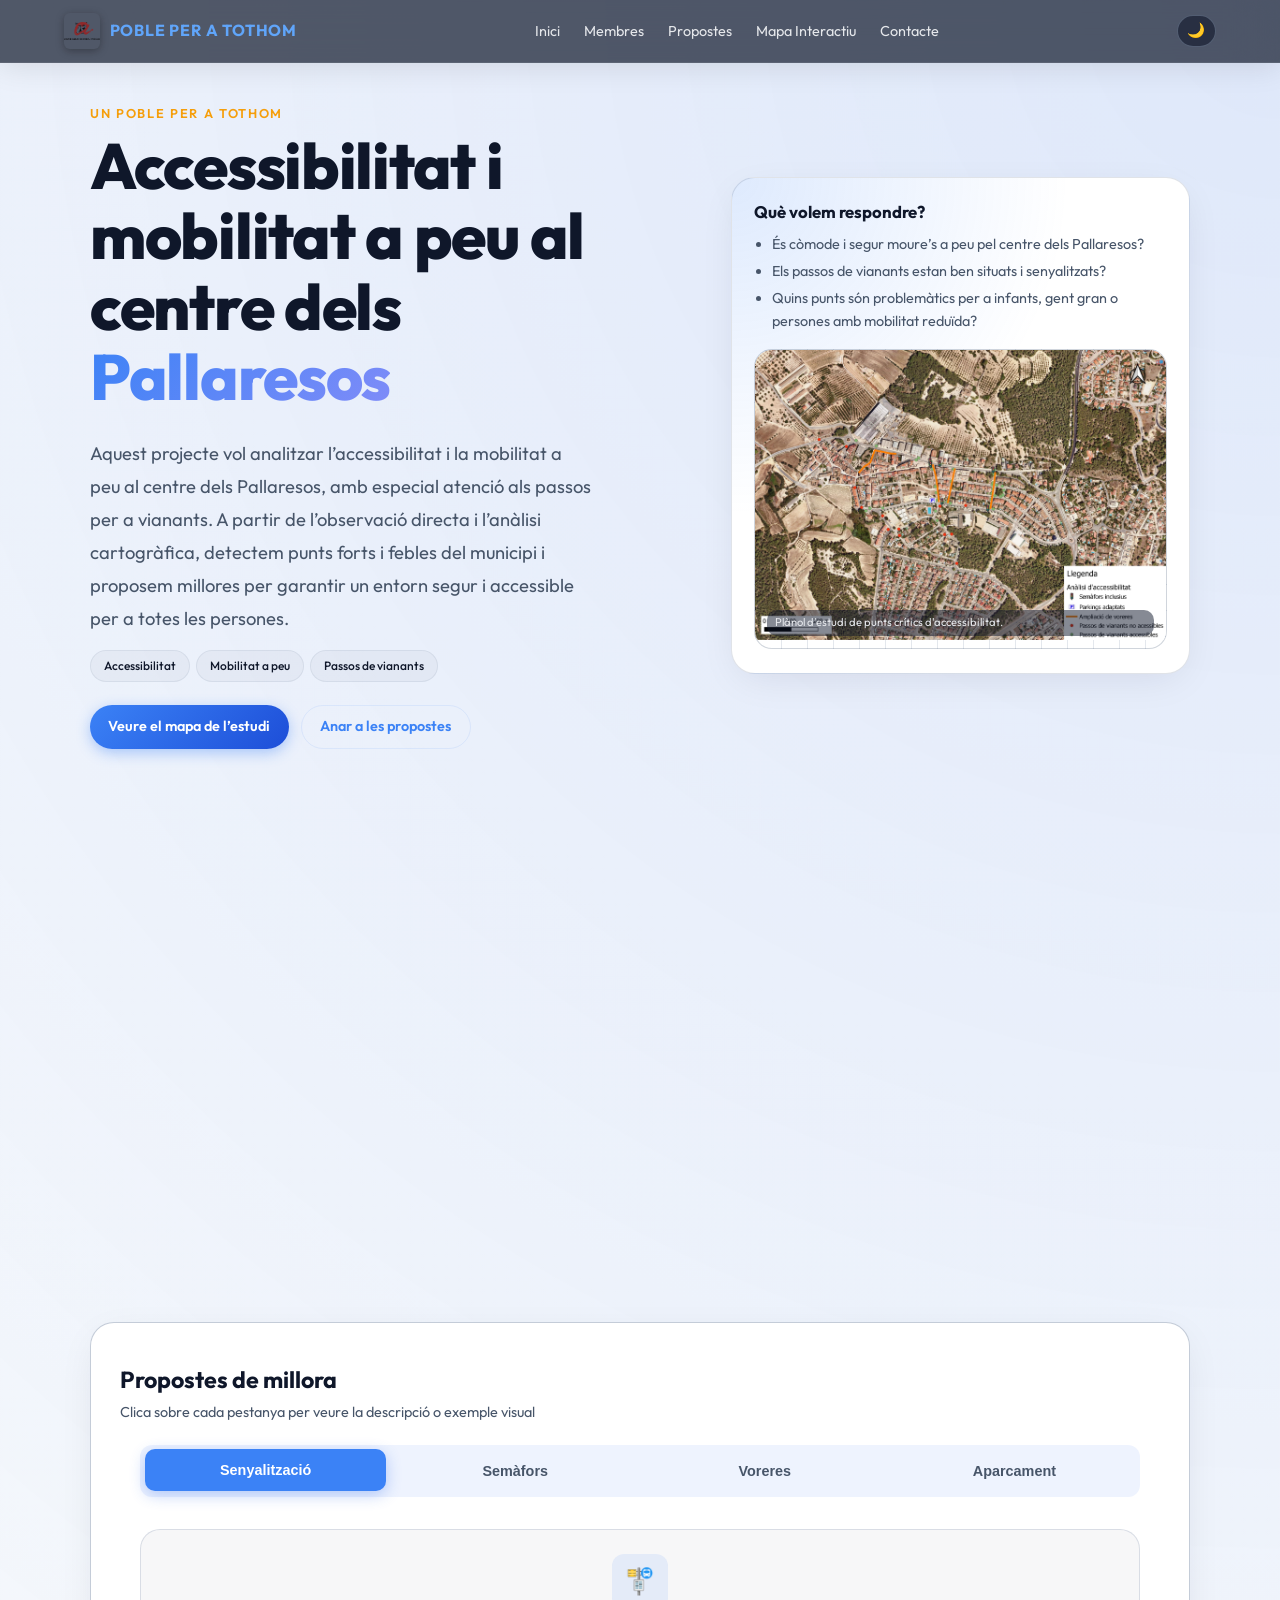
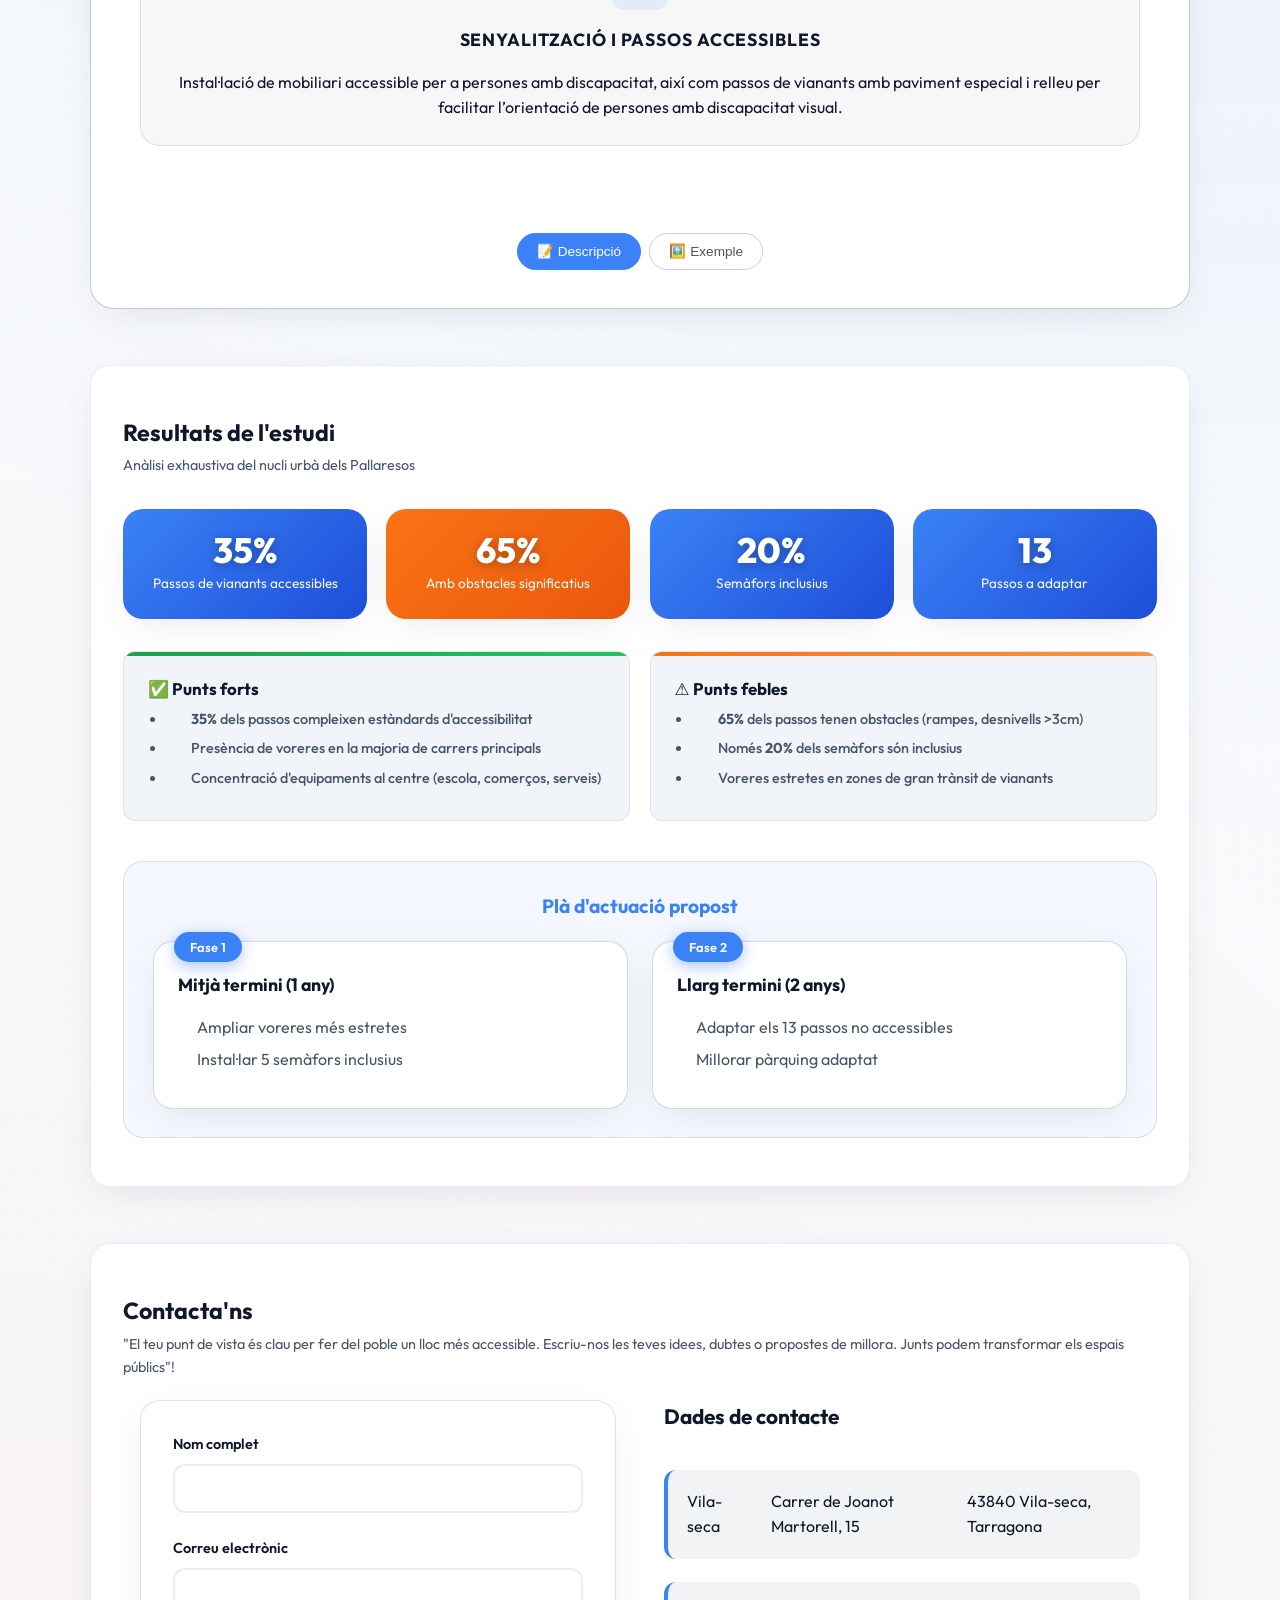
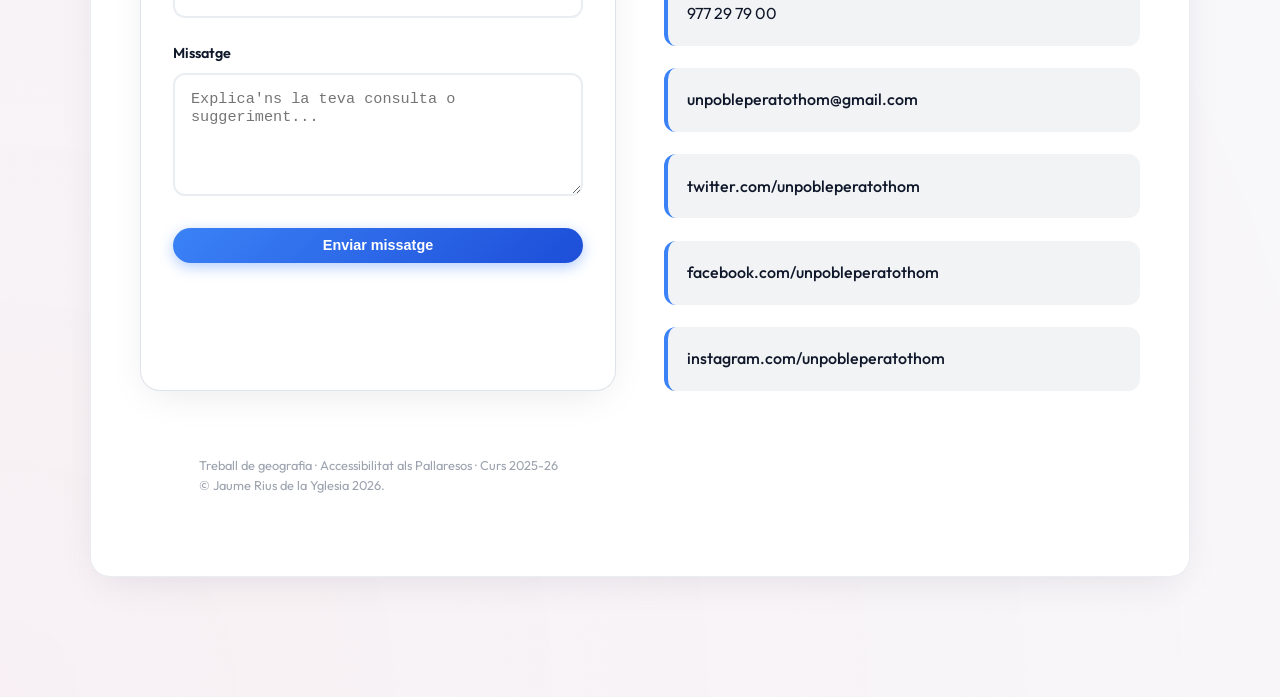
==== commit 53d1479a: "Update index.html" ====
--- a/index.html
+++ b/index.html
@@ -115,7 +115,7 @@
         <li><strong>Entitat:</strong> Universitat Rovira i Virgili</li>
         <li><strong>Centre:</strong> Facultat de Turisme i Geografia</li>
         <li><strong>Títol:</strong> Un Poble per a Tothom</li>
-        <li><strong>Duració:</strong> 2 anys (2024-2026)</li>
+        <li><strong>Duració:</strong> 2 anys (2026-28)</li>
         <li><strong>Paraules clau:</strong> Accessibilitat urbana, mobilitat a peu, inclusió, espai públic, urbanisme sostenible.</li>
           </ul>
         </article>
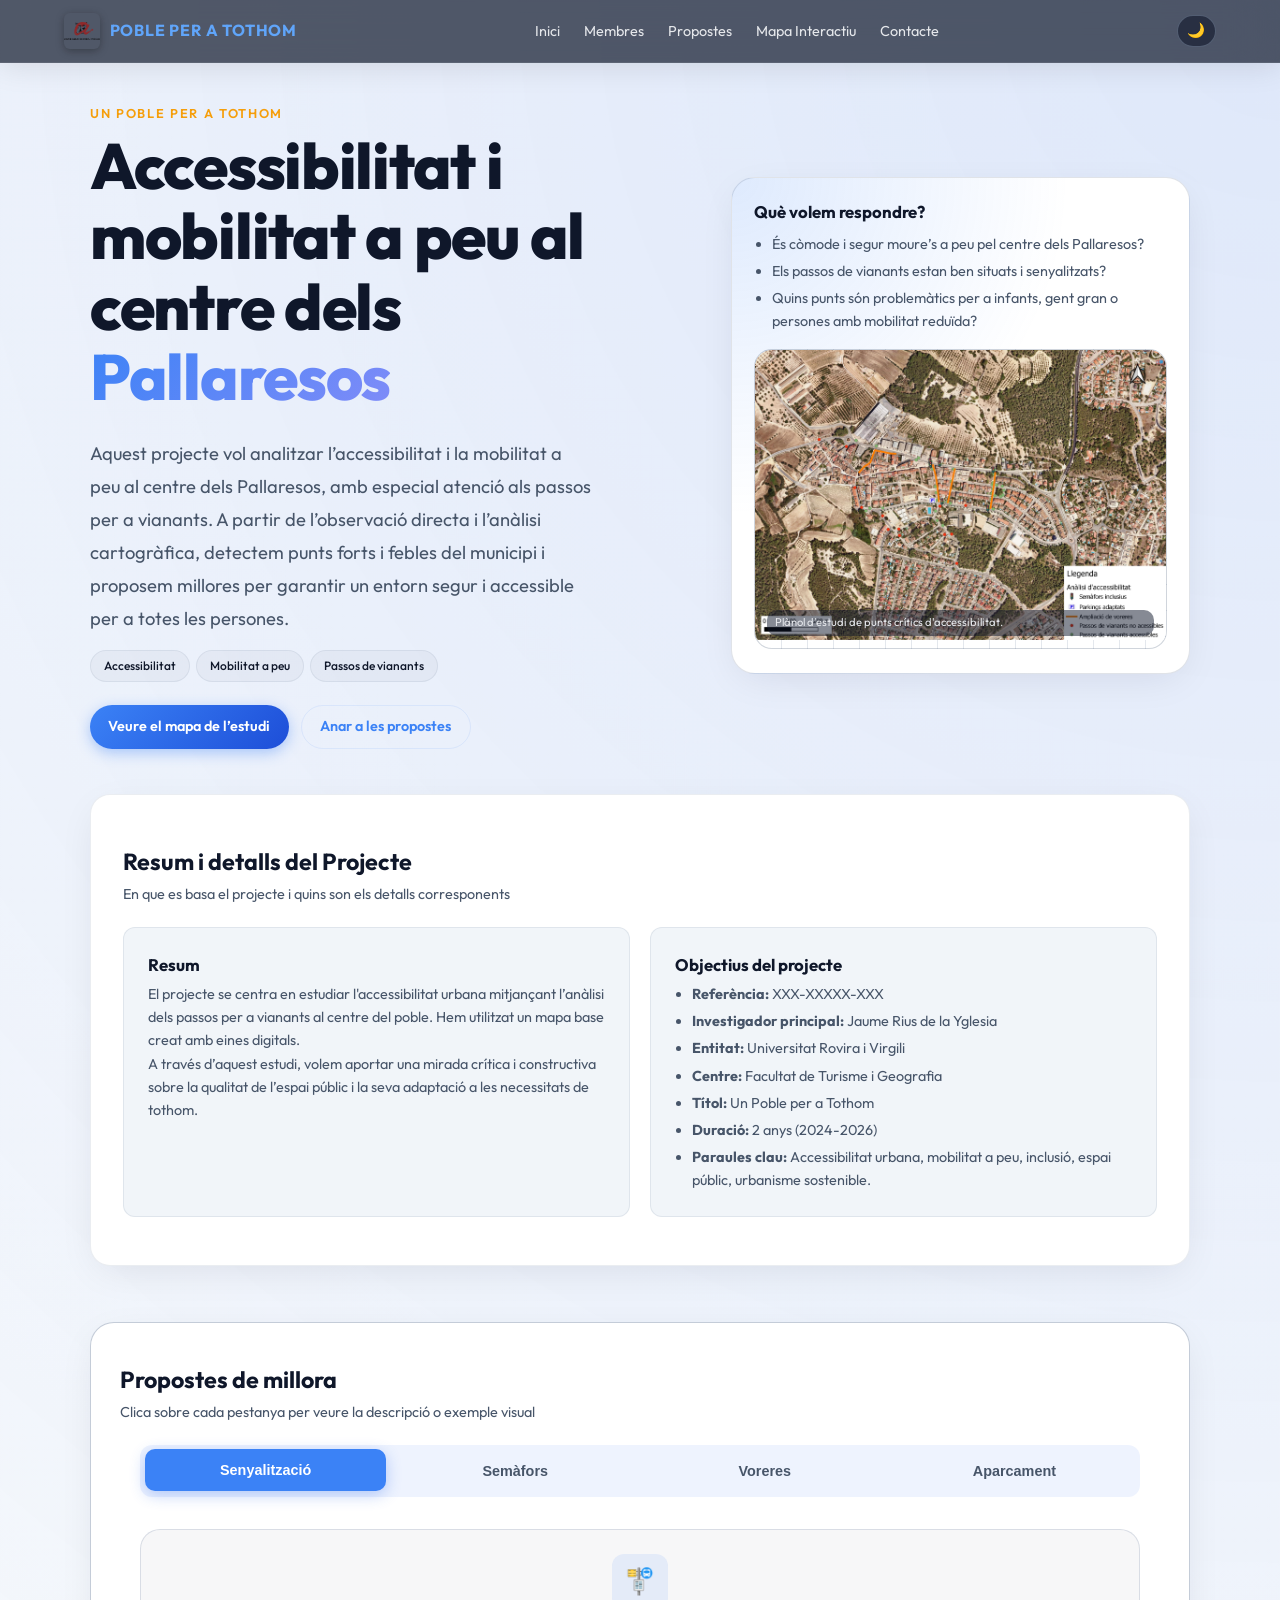
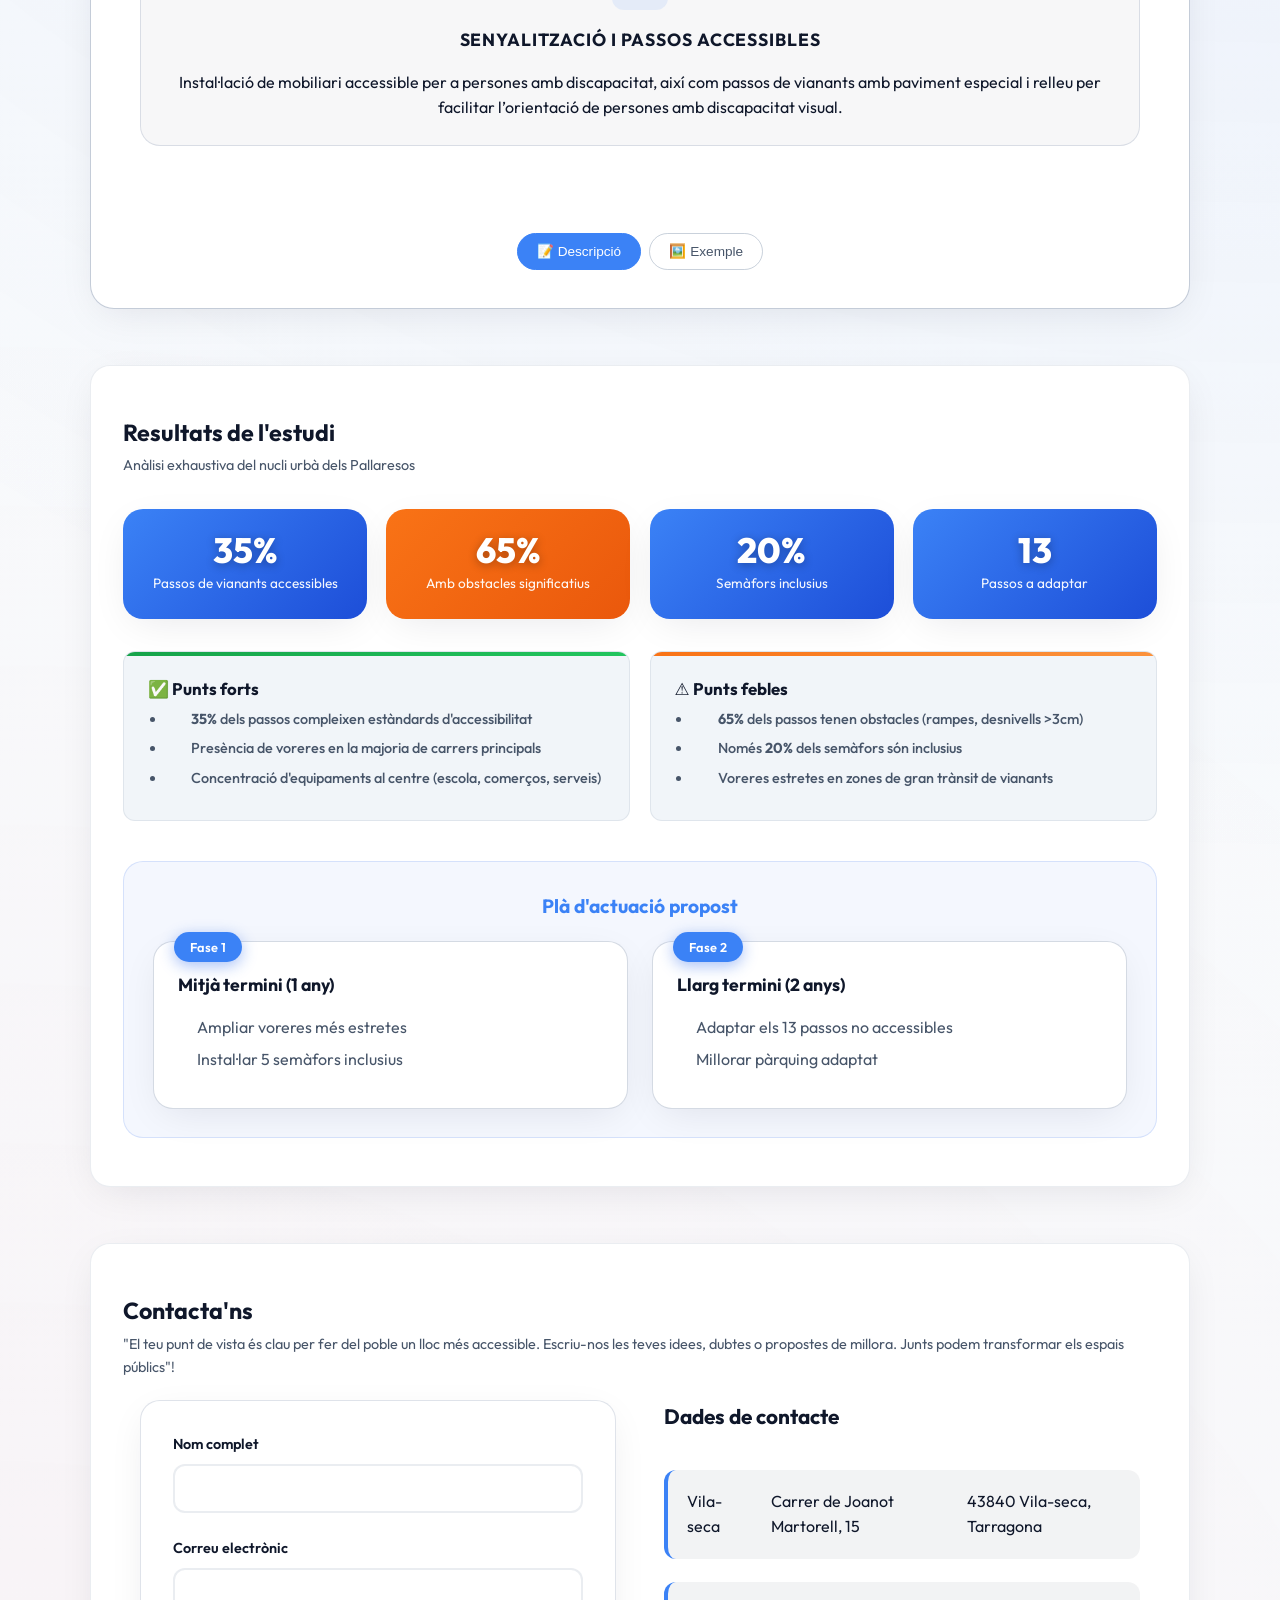
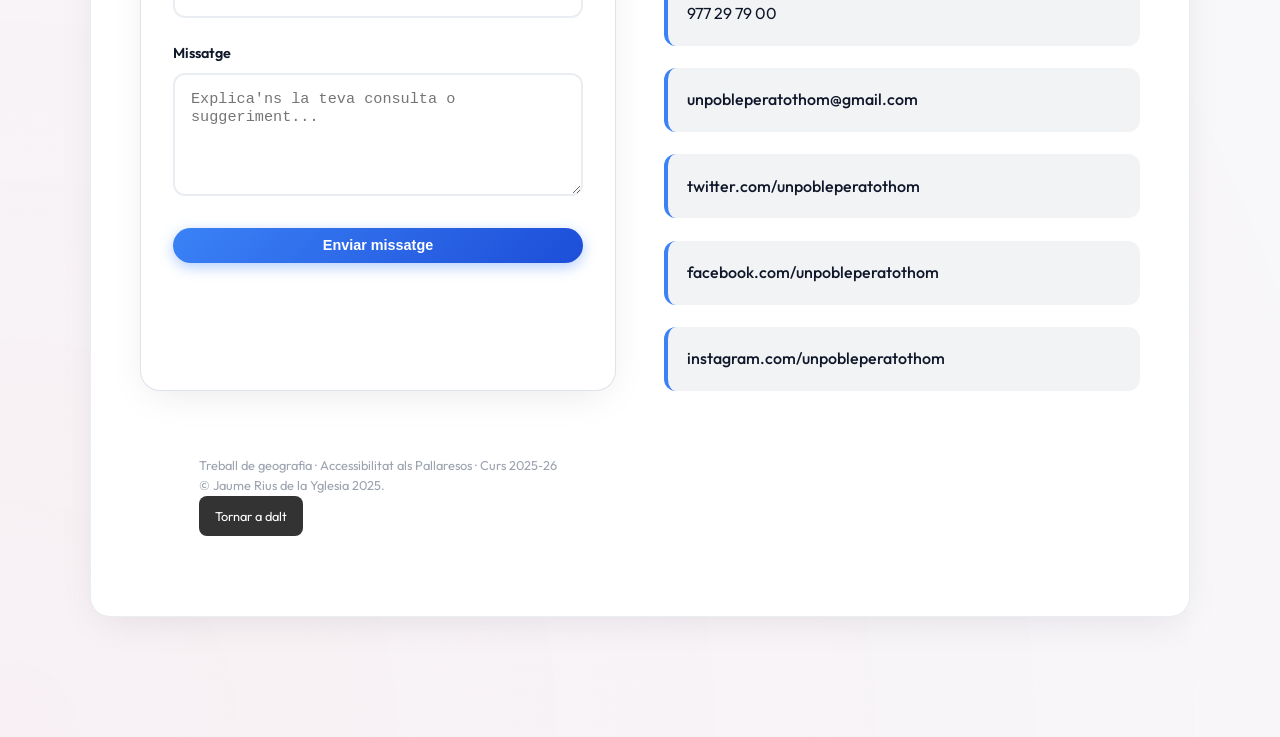
==== commit ea62547e: "botó responsive" ====
--- a/index.html
+++ b/index.html
@@ -1,330 +1,348 @@
-<!DOCTYPE html>
-<html lang="ca">
-<head>
-  <meta charset="UTF-8">
-  <title>Poble per a tothom · Accessibilitat als Pallaresos</title>
-  <meta name="viewport" content="width=device-width, initial-scale=1">
-  <meta name="description"
-        content="Projecte de geografia sobre l’accessibilitat i la mobilitat a peu al centre dels Pallaresos, amb especial atenció als passos de vianants.">
-  <link rel="preconnect" href="https://fonts.googleapis.com">
-  <link rel="preconnect" href="https://fonts.gstatic.com" crossorigin>
-  <link href="https://fonts.googleapis.com/css2?family=Outfit:wght@300;400;500;600;700;800&display=swap" rel="stylesheet">
-  <link rel="stylesheet" href="estils.css">
-</head>
-<body>
-  <header class="topbar">
-    <nav class="navbar">
-      <div class="nav-brand">
-         <div class="nav-left">
-            <a href="index.html" class="nav-logo">
-            <img src="img/urv-centrat-color.png" alt="Universitat Rovira i Virgili" class="logo-img">
-            <span class="nav-brand-text">Poble per a tothom</span>
-            </a>
-    </div>
-        <button class="menu-toggle" id="menuToggle" aria-label="Obrir menú">
-      <span class="hamburger-line"></span>
-      <span class="hamburger-line"></span>
-      <span class="hamburger-line"></span>
-    </button>
-      </div>
-      <ul class="nav-links" id="navLinks">
-        <li><a href="index.html">Inici</a></li>
-        <li><a href="membres.html">Membres</a></li>
-        <li><a href="#propostes">Propostes</a></li>
-        <li><a href="mapa.html">Mapa Interactiu</a></li>
-        <li><a href="#contacte">Contacte</a></li>
-      </ul>
-      <button id="themeToggle" class="nav-btn" aria-label="Canvia el tema de color">
-        🌙
-      </button>
-    </nav>
-    <!-- menú mob x si un cas,-->
-    <div class="mobile-menu" id="mobileMenu">
-      <a href="index.html#context" class="mobile-link">Context</a>
-      <a href="index.html#metode" class="mobile-link">Mètode</a>
-      <a href="mapa.html" class="mobile-link">Mapa</a>
-      <a href="membres.html" class="mobile-link">Membres</a>
-      <a href="mapa.html" class="mobile-link">Mapa Interactiu</a>
-      <a href="index.html#propostes" class="mobile-link">Propostes</a>
-      <a href="index.html#contacte" class="mobile-link">Contacte</a>
-  </div>
-  </header>
-
-  <main>
-    <section class="hero" aria-labelledby="titol-principal">
-      <div class="hero-text">
-        <p class="hero-kicker">Un poble per a tothom</p>
-        <h1 id="titol-principal">
-          Accessibilitat i mobilitat a peu al centre dels <span>Pallaresos</span>
-        </h1>
-        <p class="hero-desc">
-          Aquest projecte vol analitzar l’accessibilitat i la mobilitat a peu al centre dels
-          Pallaresos, amb especial atenció als passos per a vianants. A partir de l’observació
-          directa i l’anàlisi cartogràfica, detectem punts forts i febles del municipi i
-          proposem millores per garantir un entorn segur i accessible per a totes les persones.
-        </p>
-        <div class="hero-tags">
-          <span class="tag">Accessibilitat</span>
-          <span class="tag">Mobilitat a peu</span>
-          <span class="tag">Passos de vianants</span>
-        </div>
-        <div class="hero-cta">
-          <a href="mapa.html" class="btn btn-primary">Veure el mapa de l’estudi</a>
-          <a href="#propostes" class="btn btn-ghost">Anar a les propostes</a>
-        </div>
-      </div>
-
-      <aside class="hero-card" aria-label="Resum de l’estudi">
-        <h2>Què volem respondre?</h2>
-        <ul>
-          <li>És còmode i segur moure’s a peu pel centre dels Pallaresos?</li>
-          <li>Els passos de vianants estan ben situats i senyalitzats?</li>
-          <li>Quins punts són problemàtics per a infants, gent gran o persones amb mobilitat reduïda?</li>
-        </ul>
-        <div class="hero-map">
-          <img src="img/mapa-accessibilitat.jpg" alt="Mapa de l'accessibilitat als Pallaresos" style="width: 100%; height: 100%; object-fit: cover;">
-          <p class="hero-map-caption">
-            Plànol d'estudi de punts crítics d'accessibilitat.
-          </p>
-        </div>
-      </aside>
-    </section>
-
-    <!-- detallets del proj -->
-    <section id="context" class="section">
-      <header class="section-header">
-        <h2>Resum i detalls del Projecte</h2>
-        <p>En que es basa el projecte i quins son els detalls corresponents</p>
-      </header>
-      <div class="section-grid">
-        <article class="card">
-          <h3>Resum</h3>
-          <p>
-            El projecte se centra en estudiar l'accessibilitat urbana mitjançant l’anàlisi dels passos per a vianants al centre del poble. 
-            Hem utilitzat un mapa base creat amb eines digitals.
-        </p> 
-            <p>A través d’aquest estudi, volem aportar una mirada crítica i constructiva sobre la qualitat de l’espai públic i la seva adaptació a les necessitats de tothom.</p>
-       
-          
-        </article>
-        <article class="card">
-          <h3>Objectius del projecte</h3>
-          <ul>
-        <li><strong>Referència:</strong> XXX-XXXXX-XXX</li>
-        <li><strong>Investigador principal:</strong> Jaume Rius de la Yglesia</li>
-        <li><strong>Entitat:</strong> Universitat Rovira i Virgili</li>
-        <li><strong>Centre:</strong> Facultat de Turisme i Geografia</li>
-        <li><strong>Títol:</strong> Un Poble per a Tothom</li>
-        <li><strong>Duració:</strong> 2 anys (2026-28)</li>
-        <li><strong>Paraules clau:</strong> Accessibilitat urbana, mobilitat a peu, inclusió, espai públic, urbanisme sostenible.</li>
-          </ul>
-        </article>
-      </div>
-    </section>
-
-    <!-- millores -->
-   <section id="propostes" class="section proposals-tabs">
-  <header class="section-header">
-    <h2>Propostes de millora</h2>
-    <p>Clica sobre cada pestanya per veure la descripció o exemple visual</p>
-  </header>
-
-  <div class="tabs-container">
-    <!-- pestanyes -->
-    <div class="tabs-nav">
-      <button class="tab-btn active" data-tab="senyalitzacio">Senyalització</button>
-      <button class="tab-btn" data-tab="semafor">Semàfors</button>
-      <button class="tab-btn" data-tab="voreres">Voreres</button>
-      <button class="tab-btn" data-tab="aparcament">Aparcament</button>
-    </div>
-
-    <div class="tabs-content">
-      <div class="tab-panel active" id="senyalitzacio">
-        <div class="tab-view active" data-view="text">
-          <div class="proposal-icon"><span>🚏</span></div>
-          <h3>SENYALITZACIÓ I PASSOS ACCESSIBLES</h3>
-          <p>Instal·lació de mobiliari accessible per a persones amb discapacitat, així com passos de vianants amb paviment especial i relleu per facilitar l’orientació de persones amb discapacitat visual.</p>
-        </div>
-        <div class="tab-view" data-view="image">
-          <img src="img/mv.png" alt="Exemple de pas de vianants accessible">
-          <p class="image-caption">Exemple de paviment podotàctil accessible</p>
-        </div>
-      </div>
-
-      <div class="tab-panel" id="semafor">
-        <div class="tab-view active" data-view="text">
-          <div class="proposal-icon"><span>🚦</span></div>
-          <h3>SEMÀFORS INTEL·LIGENTS</h3>
-          <p>Instal·lació de semàfors amb sensors de moviment que ampliïn automàticament el temps de pas per a persones grans o amb mobilitat reduïda. Incorporació de senyals audibles amb volum regulable i vibració per facilitar el creuament a persones amb discapacitat auditiva.</p>
-        </div>
-        <div class="tab-view" data-view="image">
-          <img src="img/semafors.png" alt="Semàfor inclusiu amb sensors">
-          <p class="image-caption">Semàfor amb sensors de moviment</p>
-        </div>
-      </div>
-
-      <div class="tab-panel" id="voreres">
-        <div class="tab-view active" data-view="text">
-          <div class="proposal-icon"><span>🚶</span></div>
-          <h3>AMPLIACIÓ DE VORERES</h3>
-          <p>En alguns trams, les voreres són massa estretes o tenen obstacles. Proposem ampliar-les i eliminar-ne els elements innecessaris per garantir un pas segur i còmode per a tothom, especialment persones amb mobilitat reduïda i infants.</p>
-        </div>
-        <div class="tab-view" data-view="image">
-          <img src="img/vorerapng.png" alt="Vorera ampliada sense obstacles">
-          <p class="image-caption">Vorera ampliada i lliure d'obstacles</p>
-        </div>
-      </div>
-
-      <div class="tab-panel" id="aparcament">
-        <div class="tab-view active" data-view="text">
-          <div class="proposal-icon"><span>P</span></div>
-          <h3>APARCAMENTS ADAPTATS</h3>
-          <p>Places ampliades per a persones amb discapacitat prop dels equipaments principals.</p>
-        </div>
-        <div class="tab-view" data-view="image">
-          <img src="img/mv aparcament.png" alt="Aparcament adaptat">
-          <p class="image-caption">Places d’aparcament ampliades per a vehicles, bicicletes adaptades i patinets elèctrics, amb punts de càrrega i suports estabilitzadors. També es preveu la instal·lació d'il·luminació intel·ligent amb sensors de moviment per millorar la seguretat nocturna, aixi com una opció de reserva via app per garantir accessibilitat prioritària.</p>
-        </div>
-      </div>
-    </div>
-
-    <div class="tab-toggle">
-      <button class="toggle-btn active" data-view="text">📝 Descripció</button>
-      <button class="toggle-btn" data-view="image">🖼️ Exemple</button>
-    </div>
-  </div>
-</section>
-
-    <!-- resultats i etc -->
-<section id="analisi" class="section">
-  <header class="section-header">
-    <h2>Resultats de l'estudi</h2>
-    <p>Anàlisi exhaustiva del nucli urbà dels Pallaresos</p>
-  </header>
-
-  <div class="stats-grid">
-    <div class="stat-card">
-      <div class="stat-number">35%</div>
-      <p>Passos de vianants accessibles</p>
-    </div>
-    <div class="stat-card warn">
-      <div class="stat-number">65%</div>
-      <p>Amb obstacles significatius</p>
-    </div>
-    <div class="stat-card">
-      <div class="stat-number">20%</div>
-      <p>Semàfors inclusius</p>
-    </div>
-    <div class="stat-card">
-      <div class="stat-number">13</div>
-      <p>Passos a adaptar</p>
-    </div>
-  </div>
-
-  <div class="section-grid">
-    <!-- forts -->
-    <article class="card highlight">
-      <h3>✅ Punts forts</h3>
-      <ul class="check-list">
-        <li><strong>35%</strong> dels passos compleixen estàndards d'accessibilitat</li>
-        <li>Presència de voreres en la majoria de carrers principals</li>
-        <li>Concentració d'equipaments al centre (escola, comerços, serveis)</li>
-      </ul>
-    </article>
-
-    <!-- febl -->
-    <article class="card warn highlight">
-      <h3>⚠️ Punts febles</h3>
-      <ul class="warn-list">
-        <li><strong>65%</strong> dels passos tenen obstacles (rampes, desnivells >3cm)</li>
-        <li>Només <strong>20%</strong> dels semàfors són inclusius</li>
-        <li>Voreres estretes en zones de gran trànsit de vianants</li>
-      </ul>
-    </article>
-  </div>
-
-  <div class="proposal-phases">
-    <h3>Plà d'actuació propost</h3>
-    <div class="phase-grid">
-      <div class="phase-card">
-        <div class="phase-badge">Fase 1</div>
-        <h4>Mitjà termini (1 any)</h4>
-        <ul>
-          <li>Ampliar voreres més estretes</li>
-          <li>Instal·lar 5 semàfors inclusius</li>
-        </ul>
-      </div>
-      <div class="phase-card">
-        <div class="phase-badge">Fase 2</div>
-        <h4>Llarg termini (2 anys)</h4>
-        <ul>
-          <li>Adaptar els 13 passos no accessibles</li>
-          <li>Millorar pàrquing adaptat</li>
-        </ul>
-      </div>
-    </div>
-  </div>
-</section>
-</section>
-<section id="contacte" class="section">
-  <header class="section-header">
-    <h2>Contacta'ns</h2>
-    <p>"El teu punt de vista és clau per fer del poble un lloc més accessible. Escriu-nos les teves idees, dubtes o propostes de millora. Junts podem transformar els espais públics"!</p>
-  </header>      
- <div class="contact-container">
-    <!-- form-->
-    <form class="contact-form" id="contactForm">
-      <div class="form-group">
-        <label for="nom">Nom complet</label>
-        <input type="text" id="nom" name="nom" required>
-      </div>
-      
-      <div class="form-group">
-        <label for="email">Correu electrònic</label>
-        <input type="email" id="email" name="email" required>
-      </div>
-      
-      <div class="form-group">
-        <label for="missatge">Missatge</label>
-        <textarea id="missatge" name="missatge" rows="5" required 
-          placeholder="Explica'ns la teva consulta o suggeriment..."></textarea>
-      </div>
-      
-      <button type="submit" class="btn btn-primary full-width">
-        Enviar missatge
-      </button>
-    </form>
-
-      <!-- dades -->
-<div class="contact-info">
-  <h3>Dades de contacte</h3>
-    <ul class="contact-list">
-    <li class="contact-item icon solid fa-home">
-      Vila-seca<br />
-      Carrer de Joanot Martorell, 15<br />
-      43840 Vila-seca, Tarragona
-    </li>
-    <li class="contact-item icon solid fa-phone">977 29 79 00</li>
-    <li class="contact-item icon solid fa-envelope">
-      <a href="mailto:unpobleperatothom@gmail.com">unpobleperatothom@gmail.com</a>
-    </li>
-    <li class="contact-item icon brands fa-twitter">
-      <a href="https://twitter.com/unpobleperatothom" target="_blank">twitter.com/unpobleperatothom</a>
-    </li>
-    <li class="contact-item icon brands fa-facebook-f">
-      <a href="https://facebook.com/unpobleperatothom" target="_blank">facebook.com/unpobleperatothom</a>
-    </li>
-    <li class="contact-item icon brands fa-instagram"data-hover-img="img/insta.jpg">
-      <a href="https://instagram.com/unpobleperatothom" target="_blank">instagram.com/unpobleperatothom</a>
-    </li>
-  </ul>
-</div>
-
-  <footer class="footer">
-      <p>Treball de geografia · Accessibilitat als Pallaresos · Curs 2025-26</p>
-    <p>&copy; Jaume Rius de la Yglesia 2026.</p>
-  </footer>
-
-  <script src="script.js"></script>
-</body>
-</html>
+<!DOCTYPE html>
+<html lang="ca">
+
+<head>
+  <meta charset="UTF-8">
+  <title>Poble per a tothom · Accessibilitat als Pallaresos</title>
+  <meta name="viewport" content="width=device-width, initial-scale=1">
+  <meta name="description"
+    content="Projecte de geografia sobre l’accessibilitat i la mobilitat a peu al centre dels Pallaresos, amb especial atenció als passos de vianants.">
+  <link rel="preconnect" href="https://fonts.googleapis.com">
+  <link rel="preconnect" href="https://fonts.gstatic.com" crossorigin>
+  <link href="https://fonts.googleapis.com/css2?family=Outfit:wght@300;400;500;600;700;800&display=swap"
+    rel="stylesheet">
+  <link rel="stylesheet" href="estils.css">
+</head>
+
+<body>
+  <header class="topbar">
+    <nav class="navbar">
+      <div class="nav-brand">
+        <div class="nav-left">
+          <a href="index.html" class="nav-logo">
+            <img src="img/urv-centrat-color.png" alt="Universitat Rovira i Virgili" class="logo-img">
+            <span class="nav-brand-text">Poble per a tothom</span>
+          </a>
+        </div>
+        <button class="menu-toggle" id="menuToggle" aria-label="Obrir menú">
+          <span class="hamburger-line"></span>
+          <span class="hamburger-line"></span>
+          <span class="hamburger-line"></span>
+        </button>
+      </div>
+      <ul class="nav-links" id="navLinks">
+        <li><a href="index.html">Inici</a></li>
+        <li><a href="membres.html">Membres</a></li>
+        <li><a href="#propostes">Propostes</a></li>
+        <li><a href="mapa.html">Mapa Interactiu</a></li>
+        <li><a href="#contacte">Contacte</a></li>
+      </ul>
+      <button id="themeToggle" class="nav-btn" aria-label="Canvia el tema de color">
+        🌙
+      </button>
+    </nav>
+    <!-- menú mob x si un cas,-->
+    <div class="mobile-menu" id="mobileMenu">
+      <a href="index.html#context" class="mobile-link">Context</a>
+      <a href="index.html#metode" class="mobile-link">Mètode</a>
+      <a href="mapa.html" class="mobile-link">Mapa</a>
+      <a href="membres.html" class="mobile-link">Membres</a>
+      <a href="mapa.html" class="mobile-link">Mapa Interactiu</a>
+      <a href="index.html#propostes" class="mobile-link">Propostes</a>
+      <a href="index.html#contacte" class="mobile-link">Contacte</a>
+    </div>
+  </header>
+
+  <main>
+    <section class="hero" aria-labelledby="titol-principal">
+      <div class="hero-text">
+        <p class="hero-kicker">Un poble per a tothom</p>
+        <h1 id="titol-principal">
+          Accessibilitat i mobilitat a peu al centre dels <span>Pallaresos</span>
+        </h1>
+        <p class="hero-desc">
+          Aquest projecte vol analitzar l’accessibilitat i la mobilitat a peu al centre dels
+          Pallaresos, amb especial atenció als passos per a vianants. A partir de l’observació
+          directa i l’anàlisi cartogràfica, detectem punts forts i febles del municipi i
+          proposem millores per garantir un entorn segur i accessible per a totes les persones.
+        </p>
+        <div class="hero-tags">
+          <span class="tag">Accessibilitat</span>
+          <span class="tag">Mobilitat a peu</span>
+          <span class="tag">Passos de vianants</span>
+        </div>
+        <div class="hero-cta">
+          <a href="mapa.html" class="btn btn-primary">Veure el mapa de l’estudi</a>
+          <a href="#propostes" class="btn btn-ghost">Anar a les propostes</a>
+        </div>
+      </div>
+
+      <aside class="hero-card" aria-label="Resum de l’estudi">
+        <h2>Què volem respondre?</h2>
+        <ul>
+          <li>És còmode i segur moure’s a peu pel centre dels Pallaresos?</li>
+          <li>Els passos de vianants estan ben situats i senyalitzats?</li>
+          <li>Quins punts són problemàtics per a infants, gent gran o persones amb mobilitat reduïda?</li>
+        </ul>
+        <div class="hero-map">
+          <img src="img/mapa-accessibilitat.jpg" alt="Mapa de l'accessibilitat als Pallaresos"
+            style="width: 100%; height: 100%; object-fit: cover;">
+          <p class="hero-map-caption">
+            Plànol d'estudi de punts crítics d'accessibilitat.
+          </p>
+        </div>
+      </aside>
+    </section>
+
+    <!-- detallets del proj -->
+    <section id="context" class="section">
+      <header class="section-header">
+        <h2>Resum i detalls del Projecte</h2>
+        <p>En que es basa el projecte i quins son els detalls corresponents</p>
+      </header>
+      <div class="section-grid">
+        <article class="card">
+          <h3>Resum</h3>
+          <p>
+            El projecte se centra en estudiar l'accessibilitat urbana mitjançant l’anàlisi dels passos per a vianants al
+            centre del poble.
+            Hem utilitzat un mapa base creat amb eines digitals.
+          </p>
+          <p>A través d’aquest estudi, volem aportar una mirada crítica i constructiva sobre la qualitat de l’espai
+            públic i la seva adaptació a les necessitats de tothom.</p>
+
+
+        </article>
+        <article class="card">
+          <h3>Objectius del projecte</h3>
+          <ul>
+            <li><strong>Referència:</strong> XXX-XXXXX-XXX</li>
+            <li><strong>Investigador principal:</strong> Jaume Rius de la Yglesia</li>
+            <li><strong>Entitat:</strong> Universitat Rovira i Virgili</li>
+            <li><strong>Centre:</strong> Facultat de Turisme i Geografia</li>
+            <li><strong>Títol:</strong> Un Poble per a Tothom</li>
+            <li><strong>Duració:</strong> 2 anys (2024-2026)</li>
+            <li><strong>Paraules clau:</strong> Accessibilitat urbana, mobilitat a peu, inclusió, espai públic,
+              urbanisme sostenible.</li>
+          </ul>
+        </article>
+      </div>
+    </section>
+
+    <!-- millores -->
+    <section id="propostes" class="section proposals-tabs">
+      <header class="section-header">
+        <h2>Propostes de millora</h2>
+        <p>Clica sobre cada pestanya per veure la descripció o exemple visual</p>
+      </header>
+
+      <div class="tabs-container">
+        <!-- pestanyes -->
+        <div class="tabs-nav">
+          <button class="tab-btn active" data-tab="senyalitzacio">Senyalització</button>
+          <button class="tab-btn" data-tab="semafor">Semàfors</button>
+          <button class="tab-btn" data-tab="voreres">Voreres</button>
+          <button class="tab-btn" data-tab="aparcament">Aparcament</button>
+        </div>
+
+        <div class="tabs-content">
+          <div class="tab-panel active" id="senyalitzacio">
+            <div class="tab-view active" data-view="text">
+              <div class="proposal-icon"><span>🚏</span></div>
+              <h3>SENYALITZACIÓ I PASSOS ACCESSIBLES</h3>
+              <p>Instal·lació de mobiliari accessible per a persones amb discapacitat, així com passos de vianants amb
+                paviment especial i relleu per facilitar l’orientació de persones amb discapacitat visual.</p>
+            </div>
+            <div class="tab-view" data-view="image">
+              <img src="img/mv.png" alt="Exemple de pas de vianants accessible">
+              <p class="image-caption">Exemple de paviment podotàctil accessible</p>
+            </div>
+          </div>
+
+          <div class="tab-panel" id="semafor">
+            <div class="tab-view active" data-view="text">
+              <div class="proposal-icon"><span>🚦</span></div>
+              <h3>SEMÀFORS INTEL·LIGENTS</h3>
+              <p>Instal·lació de semàfors amb sensors de moviment que ampliïn automàticament el temps de pas per a
+                persones grans o amb mobilitat reduïda. Incorporació de senyals audibles amb volum regulable i vibració
+                per facilitar el creuament a persones amb discapacitat auditiva.</p>
+            </div>
+            <div class="tab-view" data-view="image">
+              <img src="img/semafors.png" alt="Semàfor inclusiu amb sensors">
+              <p class="image-caption">Semàfor amb sensors de moviment</p>
+            </div>
+          </div>
+
+          <div class="tab-panel" id="voreres">
+            <div class="tab-view active" data-view="text">
+              <div class="proposal-icon"><span>🚶</span></div>
+              <h3>AMPLIACIÓ DE VORERES</h3>
+              <p>En alguns trams, les voreres són massa estretes o tenen obstacles. Proposem ampliar-les i eliminar-ne
+                els elements innecessaris per garantir un pas segur i còmode per a tothom, especialment persones amb
+                mobilitat reduïda i infants.</p>
+            </div>
+            <div class="tab-view" data-view="image">
+              <img src="img/vorerapng.png" alt="Vorera ampliada sense obstacles">
+              <p class="image-caption">Vorera ampliada i lliure d'obstacles</p>
+            </div>
+          </div>
+
+          <div class="tab-panel" id="aparcament">
+            <div class="tab-view active" data-view="text">
+              <div class="proposal-icon"><span>P</span></div>
+              <h3>APARCAMENTS ADAPTATS</h3>
+              <p>Places ampliades per a persones amb discapacitat prop dels equipaments principals.</p>
+            </div>
+            <div class="tab-view" data-view="image">
+              <img src="img/mv aparcament.png" alt="Aparcament adaptat">
+              <p class="image-caption">Places d’aparcament ampliades per a vehicles, bicicletes adaptades i patinets
+                elèctrics, amb punts de càrrega i suports estabilitzadors. També es preveu la instal·lació
+                d'il·luminació intel·ligent amb sensors de moviment per millorar la seguretat nocturna, aixi com una
+                opció de reserva via app per garantir accessibilitat prioritària.</p>
+            </div>
+          </div>
+        </div>
+
+        <div class="tab-toggle">
+          <button class="toggle-btn active" data-view="text">📝 Descripció</button>
+          <button class="toggle-btn" data-view="image">🖼️ Exemple</button>
+        </div>
+      </div>
+    </section>
+
+    <!-- resultats i etc -->
+    <section id="analisi" class="section">
+      <header class="section-header">
+        <h2>Resultats de l'estudi</h2>
+        <p>Anàlisi exhaustiva del nucli urbà dels Pallaresos</p>
+      </header>
+
+      <div class="stats-grid">
+        <div class="stat-card">
+          <div class="stat-number">35%</div>
+          <p>Passos de vianants accessibles</p>
+        </div>
+        <div class="stat-card warn">
+          <div class="stat-number">65%</div>
+          <p>Amb obstacles significatius</p>
+        </div>
+        <div class="stat-card">
+          <div class="stat-number">20%</div>
+          <p>Semàfors inclusius</p>
+        </div>
+        <div class="stat-card">
+          <div class="stat-number">13</div>
+          <p>Passos a adaptar</p>
+        </div>
+      </div>
+
+      <div class="section-grid">
+        <!-- forts -->
+        <article class="card highlight">
+          <h3>✅ Punts forts</h3>
+          <ul class="check-list">
+            <li><strong>35%</strong> dels passos compleixen estàndards d'accessibilitat</li>
+            <li>Presència de voreres en la majoria de carrers principals</li>
+            <li>Concentració d'equipaments al centre (escola, comerços, serveis)</li>
+          </ul>
+        </article>
+
+        <!-- febl -->
+        <article class="card warn highlight">
+          <h3>⚠️ Punts febles</h3>
+          <ul class="warn-list">
+            <li><strong>65%</strong> dels passos tenen obstacles (rampes, desnivells >3cm)</li>
+            <li>Només <strong>20%</strong> dels semàfors són inclusius</li>
+            <li>Voreres estretes en zones de gran trànsit de vianants</li>
+          </ul>
+        </article>
+      </div>
+
+      <div class="proposal-phases">
+        <h3>Plà d'actuació propost</h3>
+        <div class="phase-grid">
+          <div class="phase-card">
+            <div class="phase-badge">Fase 1</div>
+            <h4>Mitjà termini (1 any)</h4>
+            <ul>
+              <li>Ampliar voreres més estretes</li>
+              <li>Instal·lar 5 semàfors inclusius</li>
+            </ul>
+          </div>
+          <div class="phase-card">
+            <div class="phase-badge">Fase 2</div>
+            <h4>Llarg termini (2 anys)</h4>
+            <ul>
+              <li>Adaptar els 13 passos no accessibles</li>
+              <li>Millorar pàrquing adaptat</li>
+            </ul>
+          </div>
+        </div>
+      </div>
+    </section>
+    </section>
+    <section id="contacte" class="section">
+      <header class="section-header">
+        <h2>Contacta'ns</h2>
+        <p>"El teu punt de vista és clau per fer del poble un lloc més accessible. Escriu-nos les teves idees, dubtes o
+          propostes de millora. Junts podem transformar els espais públics"!</p>
+      </header>
+      <div class="contact-container">
+        <!-- form-->
+        <form class="contact-form" id="contactForm">
+          <div class="form-group">
+            <label for="nom">Nom complet</label>
+            <input type="text" id="nom" name="nom" required>
+          </div>
+
+          <div class="form-group">
+            <label for="email">Correu electrònic</label>
+            <input type="email" id="email" name="email" required>
+          </div>
+
+          <div class="form-group">
+            <label for="missatge">Missatge</label>
+            <textarea id="missatge" name="missatge" rows="5" required
+              placeholder="Explica'ns la teva consulta o suggeriment..."></textarea>
+          </div>
+
+          <button type="submit" class="btn btn-primary full-width">
+            Enviar missatge
+          </button>
+        </form>
+
+        <!-- dades -->
+        <div class="contact-info">
+          <h3>Dades de contacte</h3>
+          <ul class="contact-list">
+            <li class="contact-item icon solid fa-home">
+              Vila-seca<br />
+              Carrer de Joanot Martorell, 15<br />
+              43840 Vila-seca, Tarragona
+            </li>
+            <li class="contact-item icon solid fa-phone">977 29 79 00</li>
+            <li class="contact-item icon solid fa-envelope">
+              <a href="mailto:unpobleperatothom@gmail.com">unpobleperatothom@gmail.com</a>
+            </li>
+            <li class="contact-item icon brands fa-twitter">
+              <a href="https://twitter.com/unpobleperatothom" target="_blank">twitter.com/unpobleperatothom</a>
+            </li>
+            <li class="contact-item icon brands fa-facebook-f">
+              <a href="https://facebook.com/unpobleperatothom" target="_blank">facebook.com/unpobleperatothom</a>
+            </li>
+            <li class="contact-item icon brands fa-instagram" data-hover-img="img/insta.jpg">
+              <a href="https://instagram.com/unpobleperatothom" target="_blank">instagram.com/unpobleperatothom</a>
+            </li>
+          </ul>
+        </div>
+
+        <footer class="footer">
+          <p>Treball de geografia · Accessibilitat als Pallaresos · Curs 2025‑26</p>
+          <p>&copy; Jaume Rius de la Yglesia 2025.</p>
+          <p><a href="#top" class="btn-top">Tornar a dalt</a></p>
+        </footer>
+
+        <script src="script.js"></script>
+</body>
+
+</html>
--- a/estils.css
+++ b/estils.css
@@ -7,17 +7,19 @@
   padding: 0;
 }
 
-html { scroll-behavior: smooth; }
+html {
+  scroll-behavior: smooth;
+}
 
 body {
   font-family: 'Outfit', system-ui, -apple-system, BlinkMacSystemFont, "Segoe UI", sans-serif;
   line-height: 1.6;
   color: var(--text-main);
   background: radial-gradient(circle at top right,
-              rgba(37, 99, 235, 0.12), transparent 60%),
-              radial-gradient(circle at bottom left,
-              rgba(244, 63, 94, 0.05), transparent 50%),
-              var(--bg-main);
+      rgba(37, 99, 235, 0.12), transparent 60%),
+    radial-gradient(circle at bottom left,
+      rgba(244, 63, 94, 0.05), transparent 50%),
+    var(--bg-main);
   min-height: 100vh;
 }
 
@@ -60,7 +62,7 @@
 
   --border-soft: rgba(255, 255, 255, 0.1);
   --shadow-soft: 0 20px 40px -10px rgba(0, 0, 0, 0.5);
-  
+
   --muted: rgba(255, 255, 255, 0.05);
   --muted-strong: rgba(255, 255, 255, 0.1);
   --muted-soft: rgba(255, 255, 255, 0.02);
@@ -142,7 +144,10 @@
   transform: rotate(45deg) translate(6px, 6px);
 }
 
-.menu-toggle.active .hamburger-line:nth-child(2) { opacity: 0; }
+.menu-toggle.active .hamburger-line:nth-child(2) {
+  opacity: 0;
+}
+
 .menu-toggle.active .hamburger-line:nth-child(3) {
   transform: rotate(-45deg) translate(6px, -6px);
 }
@@ -172,15 +177,19 @@
   width: 0;
   height: 2px;
   background: linear-gradient(90deg,
-              var(--accent), #fbbf24);
+      var(--accent), #fbbf24);
   transition: width 0.3s ease;
 }
 
 .nav-links a:hover::after,
-.nav-links a.active::after { width: 100%; }
+.nav-links a.active::after {
+  width: 100%;
+}
 
 .nav-links a:hover,
-.nav-links a.active { color: white; }
+.nav-links a.active {
+  color: white;
+}
 
 .nav-btn {
   border-radius: var(--radius-pill);
@@ -218,8 +227,8 @@
   box-shadow: -10px 0 50px rgba(0, 0, 0, 0.3);
 }
 
-.mobile-menu.active { 
-  right: 0; 
+.mobile-menu.active {
+  right: 0;
 }
 
 .mobile-link {
@@ -284,7 +293,9 @@
   align-items: center;
 }
 
-.hero-text { max-width: 560px; }
+.hero-text {
+  max-width: 560px;
+}
 
 .hero-kicker {
   font-size: 0.8rem;
@@ -303,7 +314,7 @@
   letter-spacing: -0.02em;
 }
 
-.hero-text h1 span { 
+.hero-text h1 span {
   background: linear-gradient(135deg, var(--primary), #818cf8);
   -webkit-background-clip: text;
   background-clip: text;
@@ -333,6 +344,7 @@
   font-weight: 500;
   transition: transform 0.2s ease, background 0.2s ease;
 }
+
 .tag:hover {
   transform: translateY(-2px);
   background: var(--primary-soft);
@@ -388,8 +400,8 @@
 /* hero sidebar card */
 .hero-card {
   background: radial-gradient(circle at top left,
-              rgba(59, 130, 246, 0.17), transparent 50%),
-              var(--bg-card);
+      rgba(59, 130, 246, 0.17), transparent 50%),
+    var(--bg-card);
   border-radius: 24px;
   padding: 1.3rem 1.4rem 1.5rem;
   box-shadow: var(--shadow-soft);
@@ -408,7 +420,9 @@
   color: var(--text-soft);
 }
 
-.hero-card li + li { margin-top: 0.25rem; }
+.hero-card li+li {
+  margin-top: 0.25rem;
+}
 
 /* map-style pseudo-grid */
 .hero-map {
@@ -428,23 +442,26 @@
   position: absolute;
   width: 80px;
   height: 18px;
-  background: repeating-linear-gradient(
-    to right,
-    #f9fafb,
-    #f9fafb 6px,
-    #d1d5db 6px,
-    #d1d5db 10px
-  );
+  background: repeating-linear-gradient(to right,
+      #f9fafb,
+      #f9fafb 6px,
+      #d1d5db 6px,
+      #d1d5db 10px);
   border-radius: var(--radius-pill);
   box-shadow: 0 2px 10px rgba(15, 23, 42, 0.35);
 }
 
-.crosswalk-one { top: 22%; left: 15%; }
+.crosswalk-one {
+  top: 22%;
+  left: 15%;
+}
+
 .crosswalk-two {
   top: 60%;
   right: 18%;
   transform: rotate(90deg);
 }
+
 .crosswalk-three {
   bottom: 15%;
   left: 45%;
@@ -481,8 +498,8 @@
 
 .section.alt {
   background: radial-gradient(circle at top right,
-              rgba(37, 99, 235, 0.1), transparent 60%),
-              var(--bg-card);
+      rgba(37, 99, 235, 0.1), transparent 60%),
+    var(--bg-card);
 }
 
 .section-header {
@@ -531,8 +548,14 @@
   color: var(--text-soft);
 }
 
-.card ul { list-style: disc; padding-left: 1.1rem; }
-.card li + li { margin-top: 0.25rem; }
+.card ul {
+  list-style: disc;
+  padding-left: 1.1rem;
+}
+
+.card li+li {
+  margin-top: 0.25rem;
+}
 
 /* proposals area */
 .proposals {
@@ -544,8 +567,13 @@
   box-shadow: var(--shadow-soft);
 }
 
-.proposals .section-header h2 { color: var(--text-main); }
-.proposals .section-header p { color: var(--text-soft); }
+.proposals .section-header h2 {
+  color: var(--text-main);
+}
+
+.proposals .section-header p {
+  color: var(--text-soft);
+}
 
 .proposal-grid {
   margin-top: 1.6rem;
@@ -582,7 +610,9 @@
   font-size: 1.4rem;
 }
 
-.proposal-icon span { display: inline-block; }
+.proposal-icon span {
+  display: inline-block;
+}
 
 .proposal-card h3 {
   font-size: 0.9rem;
@@ -690,7 +720,9 @@
   transition: color 0.3s ease;
 }
 
-.team-card:hover h3 { color: var(--primary); }
+.team-card:hover h3 {
+  color: var(--primary);
+}
 
 .team-role {
   font-size: 0.85rem;
@@ -709,7 +741,9 @@
   transition: opacity 0.3s ease;
 }
 
-.team-card:hover .team-desc { opacity: 1; }
+.team-card:hover .team-desc {
+  opacity: 1;
+}
 
 .team-card:not(:hover) {
   transition: transform 0.3s ease;
@@ -743,9 +777,17 @@
   font-size: 0.9rem;
 }
 
-.map-legend h3 { margin-bottom: 0.35rem; }
-.map-legend ul { list-style: none; }
-.map-legend li + li { margin-top: 0.25rem; }
+.map-legend h3 {
+  margin-bottom: 0.35rem;
+}
+
+.map-legend ul {
+  list-style: none;
+}
+
+.map-legend li+li {
+  margin-top: 0.25rem;
+}
 
 .dot {
   display: inline-block;
@@ -755,9 +797,17 @@
   margin-right: 0.4rem;
 }
 
-.dot-green { background: #22c55e; }
-.dot-yellow { background: #eab308; }
-.dot-red    { background: #ef4444; }
+.dot-green {
+  background: #22c55e;
+}
+
+.dot-yellow {
+  background: #eab308;
+}
+
+.dot-red {
+  background: #ef4444;
+}
 
 /* stats and highlights */
 .stats-grid {
@@ -785,7 +835,7 @@
   font-weight: 800;
   line-height: 1;
   margin-bottom: 0.3rem;
-  text-shadow: 0 2px 10px rgba(0,0,0,0.3);
+  text-shadow: 0 2px 10px rgba(0, 0, 0, 0.3);
 }
 
 .stat-card p {
@@ -915,7 +965,7 @@
 /* ---------- CONTACT ---------- */
 .contact {
   background: linear-gradient(135deg, var(--primary-soft),
-              rgba(37, 99, 235, 0.04));
+      rgba(37, 99, 235, 0.04));
 }
 
 .contact-container {
@@ -1010,12 +1060,14 @@
   right: 0;
   height: 100%;
   background: linear-gradient(90deg,
-              transparent, rgba(37, 99, 235, 0.05), transparent);
+      transparent, rgba(37, 99, 235, 0.05), transparent);
   opacity: 0;
   transition: opacity 0.3s ease;
 }
 
-.contact-item:hover::before { opacity: 1; }
+.contact-item:hover::before {
+  opacity: 1;
+}
 
 .contact-icon {
   font-size: 1.4rem;
@@ -1053,7 +1105,9 @@
   transition: color 0.2s ease;
 }
 
-.contact-item a:hover { color: var(--primary); }
+.contact-item a:hover {
+  color: var(--primary);
+}
 
 /* font-awesome icons */
 .contact-item[class*="fa-"]::before {
@@ -1070,14 +1124,37 @@
   margin-top: 0.1rem;
 }
 
-.contact-item.icon.solid.fa-home::before { content: "\f015"; }
-.contact-item.icon.solid.fa-phone::before { content: "\f095"; }
-.contact-item.icon.solid.fa-envelope::before { content: "\f0e0"; }
-.contact-item.icon.brands.fa-twitter::before { content: "\f099"; font-weight: 400; }
-.contact-item.icon.brands.fa-facebook-f::before { content: "\f39e"; font-weight: 400; }
-.contact-item.icon.brands.fa-instagram::before { content: "\f16d"; font-weight: 400; }
-
-.contact-item.icon.solid.fa-home { align-items: flex-start; }
+.contact-item.icon.solid.fa-home::before {
+  content: "\f015";
+}
+
+.contact-item.icon.solid.fa-phone::before {
+  content: "\f095";
+}
+
+.contact-item.icon.solid.fa-envelope::before {
+  content: "\f0e0";
+}
+
+.contact-item.icon.brands.fa-twitter::before {
+  content: "\f099";
+  font-weight: 400;
+}
+
+.contact-item.icon.brands.fa-facebook-f::before {
+  content: "\f39e";
+  font-weight: 400;
+}
+
+.contact-item.icon.brands.fa-instagram::before {
+  content: "\f16d";
+  font-weight: 400;
+}
+
+.contact-item.icon.solid.fa-home {
+  align-items: flex-start;
+}
+
 .contact-item.icon.solid.fa-home br {
   display: block;
   content: "";
@@ -1131,10 +1208,18 @@
   color: white;
 }
 
-.social-link.twitter:hover { background: #1da1f2; }
-.social-link.facebook:hover { background: #1877f2; }
-.social-link.instagram:hover { background: linear-gradient(45deg,
-                       #f09433, #e6683c, #dc2743); }
+.social-link.twitter:hover {
+  background: #1da1f2;
+}
+
+.social-link.facebook:hover {
+  background: #1877f2;
+}
+
+.social-link.instagram:hover {
+  background: linear-gradient(45deg,
+      #f09433, #e6683c, #dc2743);
+}
 
 /* contact list for alternate layout */
 .contact-list {
@@ -1192,16 +1277,29 @@
   transform: translateY(-1px);
 }
 
-.tabs-content { min-height: 280px; }
-.tab-panel { display: none; }
+.tabs-content {
+  min-height: 280px;
+}
+
+.tab-panel {
+  display: none;
+}
+
 .tab-panel.active {
   display: block;
   animation: fadeIn 0.3s ease;
 }
 
 @keyframes fadeIn {
-  from { opacity: 0; transform: translateY(10px); }
-  to { opacity: 1; transform: translateY(0); }
+  from {
+    opacity: 0;
+    transform: translateY(10px);
+  }
+
+  to {
+    opacity: 1;
+    transform: translateY(0);
+  }
 }
 
 .tab-view {
@@ -1212,7 +1310,9 @@
   border: 1px solid rgba(148, 163, 184, 0.3);
 }
 
-.tab-view.active { display: block; }
+.tab-view.active {
+  display: block;
+}
 
 .tab-view[data-view="text"] {
   display: flex;
@@ -1284,32 +1384,81 @@
   color: #9ca3af;
 }
 
+.btn-top {
+  display: inline-block;
+  padding: 0.6rem 1rem;
+  background: #333;
+  color: white;
+  text-decoration: none;
+  border-radius: 8px;
+}
+
+.btn-top:hover {
+  background: #555;
+}
+
 /* ---------- RESPONSIVE QUERIES ---------- */
 @media (max-width: 900px) {
-  .menu-toggle { display: flex; }
-  .nav-links { display: none; }
-
-  .hero { grid-template-columns: minmax(0, 1fr); }
-  .hero-card { order: -1; }
-  .map-wrapper { grid-template-columns: minmax(0, 1fr); }
+  .menu-toggle {
+    display: flex;
+  }
+
+  .nav-links {
+    display: none;
+  }
+
+  .hero {
+    grid-template-columns: minmax(0, 1fr);
+  }
+
+  .hero-card {
+    order: -1;
+  }
+
+  .map-wrapper {
+    grid-template-columns: minmax(0, 1fr);
+  }
 
   .contact-container {
     grid-template-columns: 1fr;
     gap: 2rem;
   }
-  .contact-form { order: 2; }
-  .contact-info { order: 1; }
-
-  .navbar { flex-wrap: wrap; }
-  main { padding-inline: 0.9rem; }
-  .section { padding-inline: 1rem; }
+
+  .contact-form {
+    order: 2;
+  }
+
+  .contact-info {
+    order: 1;
+  }
+
+  .navbar {
+    flex-wrap: wrap;
+  }
+
+  main {
+    padding-inline: 0.9rem;
+  }
+
+  .section {
+    padding-inline: 1rem;
+  }
 }
 
 @media (max-width: 768px) {
-  .tabs-nav { flex-direction: column; }
-  .tab-btn { min-width: auto; }
-  .tab-view[data-view="image"] img { height: 180px; }
-}
+  .tabs-nav {
+    flex-direction: column;
+  }
+
+  .tab-btn {
+    min-width: auto;
+  }
+
+  .tab-view[data-view="image"] img {
+    height: 180px;
+  }
+}
+
 /* ---------- ANIMATIONS ---------- */
 .reveal-hidden {
   opacity: 0;
@@ -1323,9 +1472,17 @@
 }
 
 @keyframes float {
-  0% { transform: translateY(0px); }
-  50% { transform: translateY(-10px); }
-  100% { transform: translateY(0px); }
+  0% {
+    transform: translateY(0px);
+  }
+
+  50% {
+    transform: translateY(-10px);
+  }
+
+  100% {
+    transform: translateY(0px);
+  }
 }
 
 .hero-card {
@@ -1333,27 +1490,54 @@
 }
 
 /* Delay for reveal */
-.section:nth-child(2) { transition-delay: 0.1s; }
-.section:nth-child(3) { transition-delay: 0.2s; }
+.section:nth-child(2) {
+  transition-delay: 0.1s;
+}
+
+.section:nth-child(3) {
+  transition-delay: 0.2s;
+}
 
 @media (max-width: 720px) {
-  .proposal-grid { grid-template-columns: 1fr; }
+  .proposal-grid {
+    grid-template-columns: 1fr;
+  }
+
   .team-grid {
     grid-template-columns: 1fr;
     gap: 1.4rem;
   }
-  .team-card:hover { transform: translateY(-10px) scale(1.02); }
-  .stats-grid { grid-template-columns: repeat(2, 1fr); }
-  .stat-number { font-size: 1.8rem; }
-
-  .social-grid { justify-content: center; }
-  .nav-brand-text { font-size: 0.9rem; }
-  .logo-img { width: 32px; height: 32px; }
+
+  .team-card:hover {
+    transform: translateY(-10px) scale(1.02);
+  }
+
+  .stats-grid {
+    grid-template-columns: repeat(2, 1fr);
+  }
+
+  .stat-number {
+    font-size: 1.8rem;
+  }
+
+  .social-grid {
+    justify-content: center;
+  }
+
+  .nav-brand-text {
+    font-size: 0.9rem;
+  }
+
+  .logo-img {
+    width: 32px;
+    height: 32px;
+  }
 
   .contact-item {
     padding: 1rem;
     gap: 0.8rem;
   }
+
   .contact-item[class*="fa-"]::before {
     font-size: 1.1rem;
     width: 28px;
@@ -1362,8 +1546,16 @@
 }
 
 @media (max-width: 480px) {
-  .nav-brand-text { font-size: 0.9rem; }
-  .logo-img { width: 32px; height: 32px; }
-  .proposals-tabs { padding: 1.5rem 1rem; }
-}
-
+  .nav-brand-text {
+    font-size: 0.9rem;
+  }
+
+  .logo-img {
+    width: 32px;
+    height: 32px;
+  }
+
+  .proposals-tabs {
+    padding: 1.5rem 1rem;
+  }
+}
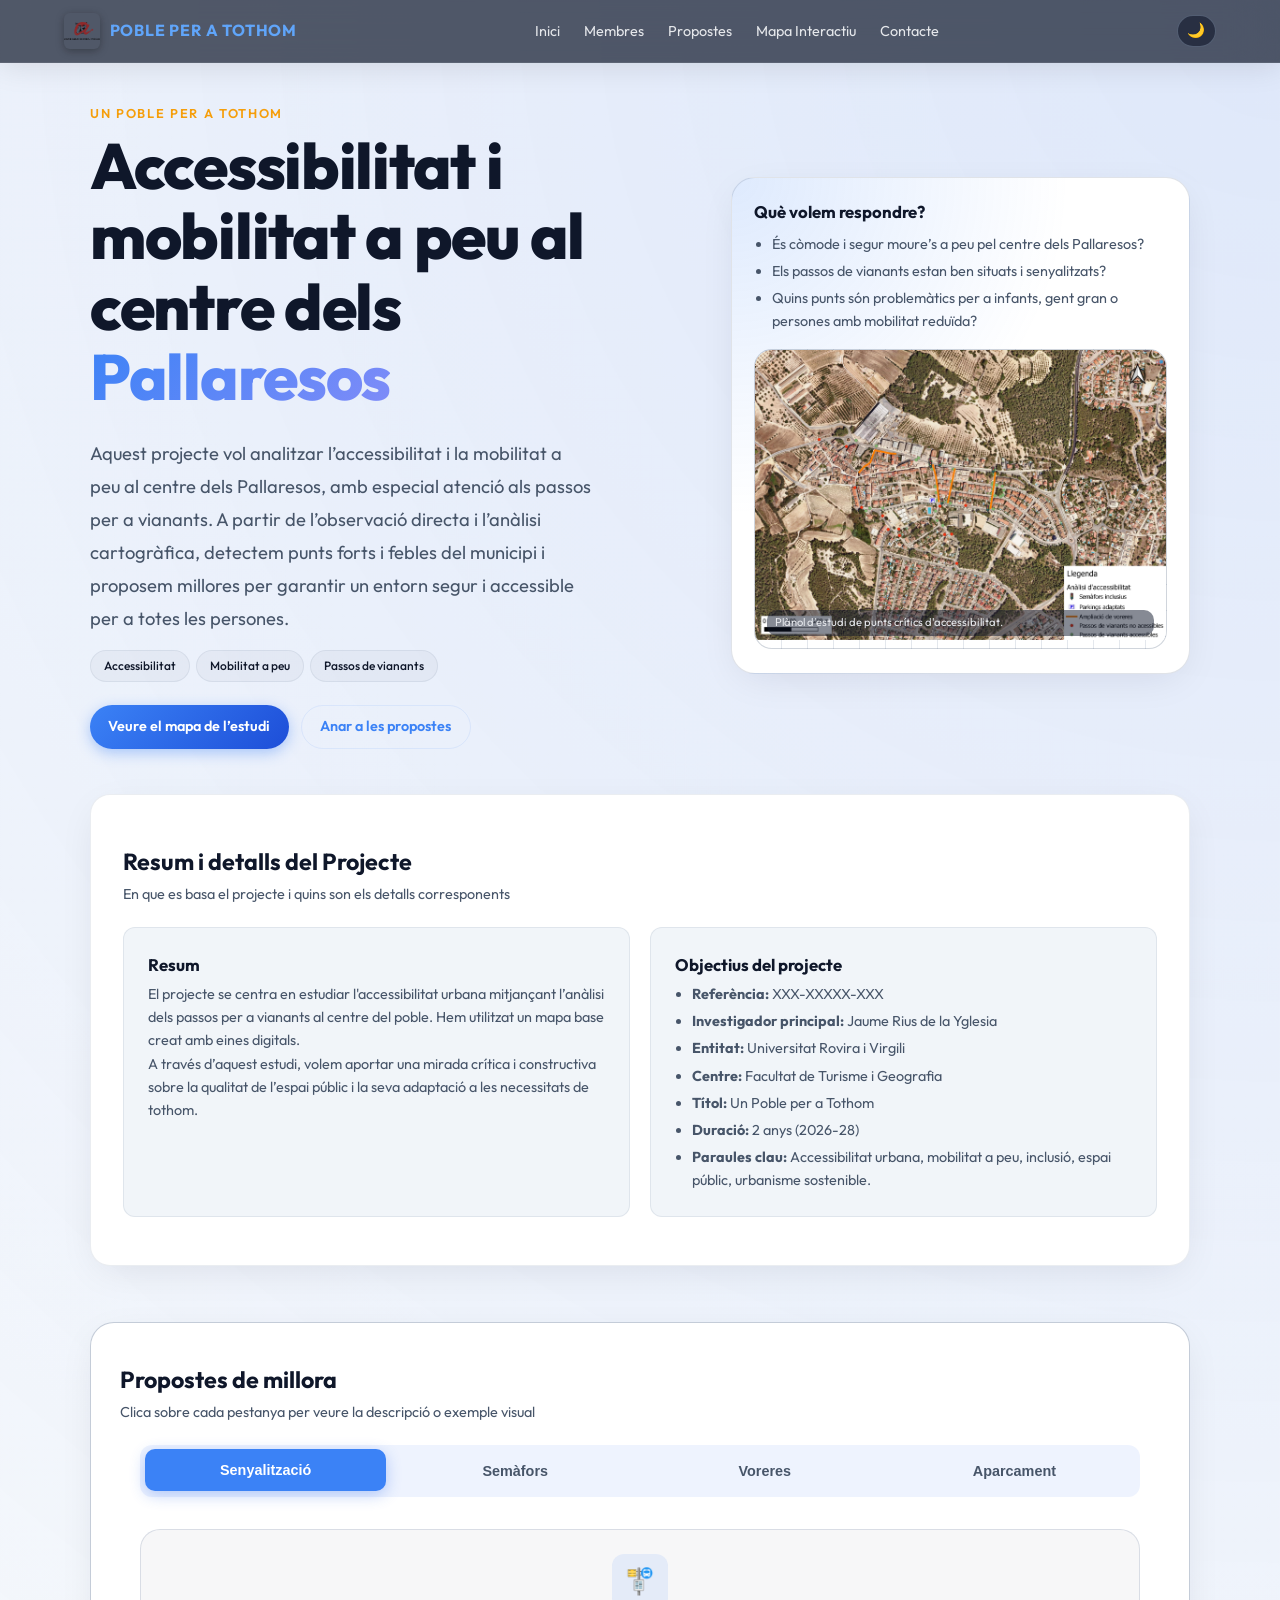
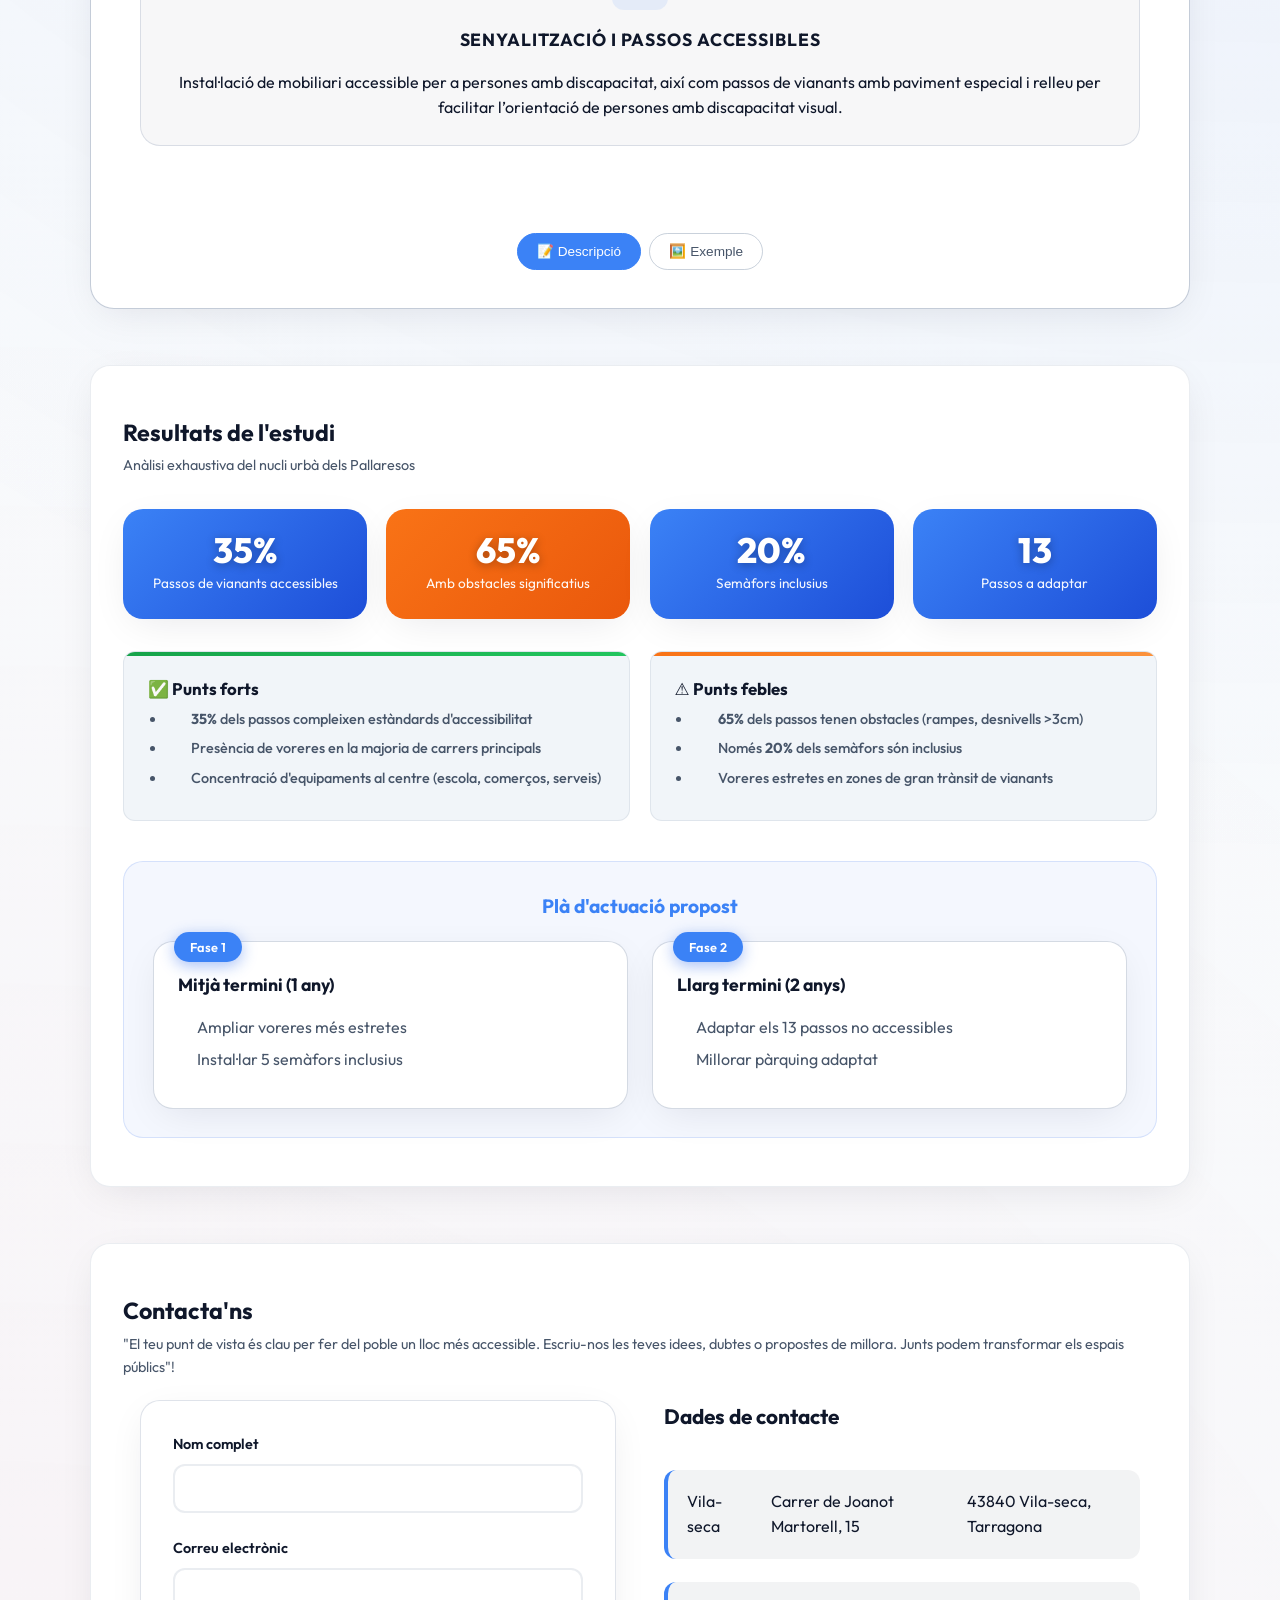
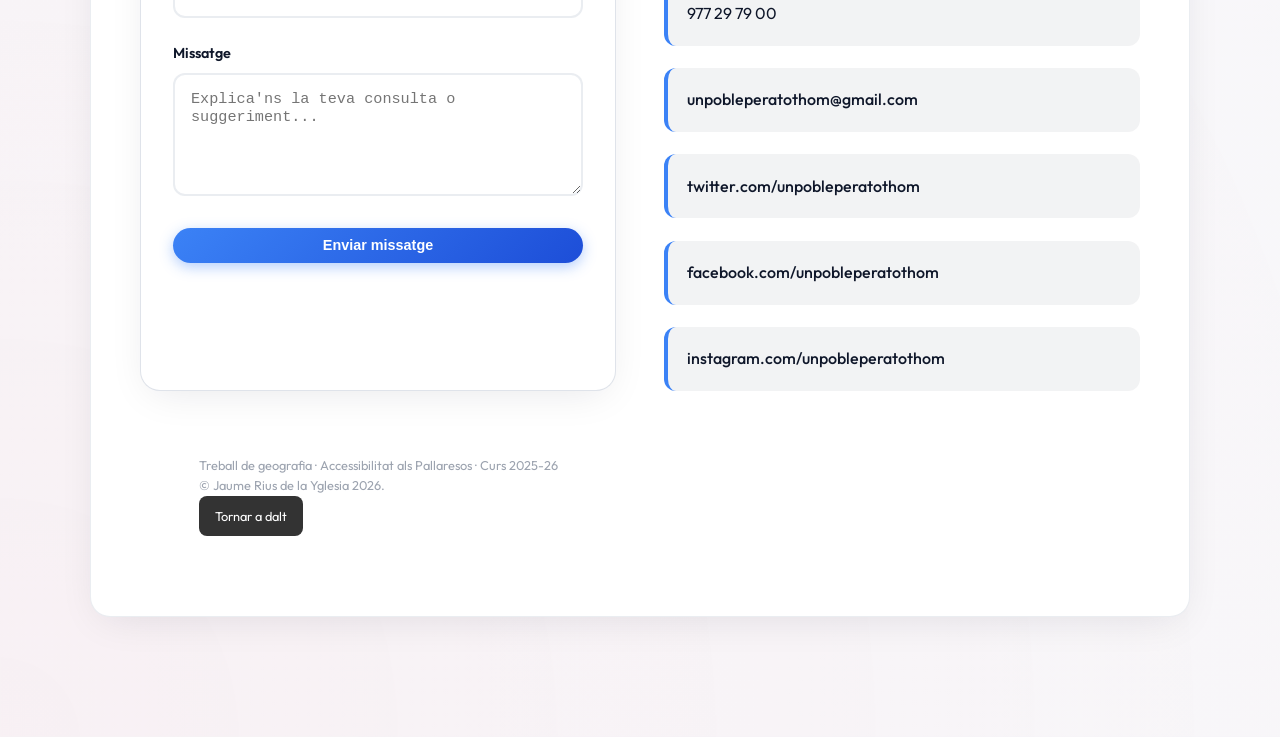
==== commit 0dbb3839: "update botó" ====
--- a/index.html
+++ b/index.html
@@ -1,348 +1,331 @@
-<!DOCTYPE html>
-<html lang="ca">
-
-<head>
-  <meta charset="UTF-8">
-  <title>Poble per a tothom · Accessibilitat als Pallaresos</title>
-  <meta name="viewport" content="width=device-width, initial-scale=1">
-  <meta name="description"
-    content="Projecte de geografia sobre l’accessibilitat i la mobilitat a peu al centre dels Pallaresos, amb especial atenció als passos de vianants.">
-  <link rel="preconnect" href="https://fonts.googleapis.com">
-  <link rel="preconnect" href="https://fonts.gstatic.com" crossorigin>
-  <link href="https://fonts.googleapis.com/css2?family=Outfit:wght@300;400;500;600;700;800&display=swap"
-    rel="stylesheet">
-  <link rel="stylesheet" href="estils.css">
-</head>
-
-<body>
-  <header class="topbar">
-    <nav class="navbar">
-      <div class="nav-brand">
-        <div class="nav-left">
-          <a href="index.html" class="nav-logo">
-            <img src="img/urv-centrat-color.png" alt="Universitat Rovira i Virgili" class="logo-img">
-            <span class="nav-brand-text">Poble per a tothom</span>
-          </a>
-        </div>
-        <button class="menu-toggle" id="menuToggle" aria-label="Obrir menú">
-          <span class="hamburger-line"></span>
-          <span class="hamburger-line"></span>
-          <span class="hamburger-line"></span>
-        </button>
-      </div>
-      <ul class="nav-links" id="navLinks">
-        <li><a href="index.html">Inici</a></li>
-        <li><a href="membres.html">Membres</a></li>
-        <li><a href="#propostes">Propostes</a></li>
-        <li><a href="mapa.html">Mapa Interactiu</a></li>
-        <li><a href="#contacte">Contacte</a></li>
-      </ul>
-      <button id="themeToggle" class="nav-btn" aria-label="Canvia el tema de color">
-        🌙
-      </button>
-    </nav>
-    <!-- menú mob x si un cas,-->
-    <div class="mobile-menu" id="mobileMenu">
-      <a href="index.html#context" class="mobile-link">Context</a>
-      <a href="index.html#metode" class="mobile-link">Mètode</a>
-      <a href="mapa.html" class="mobile-link">Mapa</a>
-      <a href="membres.html" class="mobile-link">Membres</a>
-      <a href="mapa.html" class="mobile-link">Mapa Interactiu</a>
-      <a href="index.html#propostes" class="mobile-link">Propostes</a>
-      <a href="index.html#contacte" class="mobile-link">Contacte</a>
-    </div>
-  </header>
-
-  <main>
-    <section class="hero" aria-labelledby="titol-principal">
-      <div class="hero-text">
-        <p class="hero-kicker">Un poble per a tothom</p>
-        <h1 id="titol-principal">
-          Accessibilitat i mobilitat a peu al centre dels <span>Pallaresos</span>
-        </h1>
-        <p class="hero-desc">
-          Aquest projecte vol analitzar l’accessibilitat i la mobilitat a peu al centre dels
-          Pallaresos, amb especial atenció als passos per a vianants. A partir de l’observació
-          directa i l’anàlisi cartogràfica, detectem punts forts i febles del municipi i
-          proposem millores per garantir un entorn segur i accessible per a totes les persones.
-        </p>
-        <div class="hero-tags">
-          <span class="tag">Accessibilitat</span>
-          <span class="tag">Mobilitat a peu</span>
-          <span class="tag">Passos de vianants</span>
-        </div>
-        <div class="hero-cta">
-          <a href="mapa.html" class="btn btn-primary">Veure el mapa de l’estudi</a>
-          <a href="#propostes" class="btn btn-ghost">Anar a les propostes</a>
-        </div>
-      </div>
-
-      <aside class="hero-card" aria-label="Resum de l’estudi">
-        <h2>Què volem respondre?</h2>
-        <ul>
-          <li>És còmode i segur moure’s a peu pel centre dels Pallaresos?</li>
-          <li>Els passos de vianants estan ben situats i senyalitzats?</li>
-          <li>Quins punts són problemàtics per a infants, gent gran o persones amb mobilitat reduïda?</li>
-        </ul>
-        <div class="hero-map">
-          <img src="img/mapa-accessibilitat.jpg" alt="Mapa de l'accessibilitat als Pallaresos"
-            style="width: 100%; height: 100%; object-fit: cover;">
-          <p class="hero-map-caption">
-            Plànol d'estudi de punts crítics d'accessibilitat.
-          </p>
-        </div>
-      </aside>
-    </section>
-
-    <!-- detallets del proj -->
-    <section id="context" class="section">
-      <header class="section-header">
-        <h2>Resum i detalls del Projecte</h2>
-        <p>En que es basa el projecte i quins son els detalls corresponents</p>
-      </header>
-      <div class="section-grid">
-        <article class="card">
-          <h3>Resum</h3>
-          <p>
-            El projecte se centra en estudiar l'accessibilitat urbana mitjançant l’anàlisi dels passos per a vianants al
-            centre del poble.
-            Hem utilitzat un mapa base creat amb eines digitals.
-          </p>
-          <p>A través d’aquest estudi, volem aportar una mirada crítica i constructiva sobre la qualitat de l’espai
-            públic i la seva adaptació a les necessitats de tothom.</p>
-
-
-        </article>
-        <article class="card">
-          <h3>Objectius del projecte</h3>
-          <ul>
-            <li><strong>Referència:</strong> XXX-XXXXX-XXX</li>
-            <li><strong>Investigador principal:</strong> Jaume Rius de la Yglesia</li>
-            <li><strong>Entitat:</strong> Universitat Rovira i Virgili</li>
-            <li><strong>Centre:</strong> Facultat de Turisme i Geografia</li>
-            <li><strong>Títol:</strong> Un Poble per a Tothom</li>
-            <li><strong>Duració:</strong> 2 anys (2024-2026)</li>
-            <li><strong>Paraules clau:</strong> Accessibilitat urbana, mobilitat a peu, inclusió, espai públic,
-              urbanisme sostenible.</li>
-          </ul>
-        </article>
-      </div>
-    </section>
-
-    <!-- millores -->
-    <section id="propostes" class="section proposals-tabs">
-      <header class="section-header">
-        <h2>Propostes de millora</h2>
-        <p>Clica sobre cada pestanya per veure la descripció o exemple visual</p>
-      </header>
-
-      <div class="tabs-container">
-        <!-- pestanyes -->
-        <div class="tabs-nav">
-          <button class="tab-btn active" data-tab="senyalitzacio">Senyalització</button>
-          <button class="tab-btn" data-tab="semafor">Semàfors</button>
-          <button class="tab-btn" data-tab="voreres">Voreres</button>
-          <button class="tab-btn" data-tab="aparcament">Aparcament</button>
-        </div>
-
-        <div class="tabs-content">
-          <div class="tab-panel active" id="senyalitzacio">
-            <div class="tab-view active" data-view="text">
-              <div class="proposal-icon"><span>🚏</span></div>
-              <h3>SENYALITZACIÓ I PASSOS ACCESSIBLES</h3>
-              <p>Instal·lació de mobiliari accessible per a persones amb discapacitat, així com passos de vianants amb
-                paviment especial i relleu per facilitar l’orientació de persones amb discapacitat visual.</p>
-            </div>
-            <div class="tab-view" data-view="image">
-              <img src="img/mv.png" alt="Exemple de pas de vianants accessible">
-              <p class="image-caption">Exemple de paviment podotàctil accessible</p>
-            </div>
-          </div>
-
-          <div class="tab-panel" id="semafor">
-            <div class="tab-view active" data-view="text">
-              <div class="proposal-icon"><span>🚦</span></div>
-              <h3>SEMÀFORS INTEL·LIGENTS</h3>
-              <p>Instal·lació de semàfors amb sensors de moviment que ampliïn automàticament el temps de pas per a
-                persones grans o amb mobilitat reduïda. Incorporació de senyals audibles amb volum regulable i vibració
-                per facilitar el creuament a persones amb discapacitat auditiva.</p>
-            </div>
-            <div class="tab-view" data-view="image">
-              <img src="img/semafors.png" alt="Semàfor inclusiu amb sensors">
-              <p class="image-caption">Semàfor amb sensors de moviment</p>
-            </div>
-          </div>
-
-          <div class="tab-panel" id="voreres">
-            <div class="tab-view active" data-view="text">
-              <div class="proposal-icon"><span>🚶</span></div>
-              <h3>AMPLIACIÓ DE VORERES</h3>
-              <p>En alguns trams, les voreres són massa estretes o tenen obstacles. Proposem ampliar-les i eliminar-ne
-                els elements innecessaris per garantir un pas segur i còmode per a tothom, especialment persones amb
-                mobilitat reduïda i infants.</p>
-            </div>
-            <div class="tab-view" data-view="image">
-              <img src="img/vorerapng.png" alt="Vorera ampliada sense obstacles">
-              <p class="image-caption">Vorera ampliada i lliure d'obstacles</p>
-            </div>
-          </div>
-
-          <div class="tab-panel" id="aparcament">
-            <div class="tab-view active" data-view="text">
-              <div class="proposal-icon"><span>P</span></div>
-              <h3>APARCAMENTS ADAPTATS</h3>
-              <p>Places ampliades per a persones amb discapacitat prop dels equipaments principals.</p>
-            </div>
-            <div class="tab-view" data-view="image">
-              <img src="img/mv aparcament.png" alt="Aparcament adaptat">
-              <p class="image-caption">Places d’aparcament ampliades per a vehicles, bicicletes adaptades i patinets
-                elèctrics, amb punts de càrrega i suports estabilitzadors. També es preveu la instal·lació
-                d'il·luminació intel·ligent amb sensors de moviment per millorar la seguretat nocturna, aixi com una
-                opció de reserva via app per garantir accessibilitat prioritària.</p>
-            </div>
-          </div>
-        </div>
-
-        <div class="tab-toggle">
-          <button class="toggle-btn active" data-view="text">📝 Descripció</button>
-          <button class="toggle-btn" data-view="image">🖼️ Exemple</button>
-        </div>
-      </div>
-    </section>
-
-    <!-- resultats i etc -->
-    <section id="analisi" class="section">
-      <header class="section-header">
-        <h2>Resultats de l'estudi</h2>
-        <p>Anàlisi exhaustiva del nucli urbà dels Pallaresos</p>
-      </header>
-
-      <div class="stats-grid">
-        <div class="stat-card">
-          <div class="stat-number">35%</div>
-          <p>Passos de vianants accessibles</p>
-        </div>
-        <div class="stat-card warn">
-          <div class="stat-number">65%</div>
-          <p>Amb obstacles significatius</p>
-        </div>
-        <div class="stat-card">
-          <div class="stat-number">20%</div>
-          <p>Semàfors inclusius</p>
-        </div>
-        <div class="stat-card">
-          <div class="stat-number">13</div>
-          <p>Passos a adaptar</p>
-        </div>
-      </div>
-
-      <div class="section-grid">
-        <!-- forts -->
-        <article class="card highlight">
-          <h3>✅ Punts forts</h3>
-          <ul class="check-list">
-            <li><strong>35%</strong> dels passos compleixen estàndards d'accessibilitat</li>
-            <li>Presència de voreres en la majoria de carrers principals</li>
-            <li>Concentració d'equipaments al centre (escola, comerços, serveis)</li>
-          </ul>
-        </article>
-
-        <!-- febl -->
-        <article class="card warn highlight">
-          <h3>⚠️ Punts febles</h3>
-          <ul class="warn-list">
-            <li><strong>65%</strong> dels passos tenen obstacles (rampes, desnivells >3cm)</li>
-            <li>Només <strong>20%</strong> dels semàfors són inclusius</li>
-            <li>Voreres estretes en zones de gran trànsit de vianants</li>
-          </ul>
-        </article>
-      </div>
-
-      <div class="proposal-phases">
-        <h3>Plà d'actuació propost</h3>
-        <div class="phase-grid">
-          <div class="phase-card">
-            <div class="phase-badge">Fase 1</div>
-            <h4>Mitjà termini (1 any)</h4>
-            <ul>
-              <li>Ampliar voreres més estretes</li>
-              <li>Instal·lar 5 semàfors inclusius</li>
-            </ul>
-          </div>
-          <div class="phase-card">
-            <div class="phase-badge">Fase 2</div>
-            <h4>Llarg termini (2 anys)</h4>
-            <ul>
-              <li>Adaptar els 13 passos no accessibles</li>
-              <li>Millorar pàrquing adaptat</li>
-            </ul>
-          </div>
-        </div>
-      </div>
-    </section>
-    </section>
-    <section id="contacte" class="section">
-      <header class="section-header">
-        <h2>Contacta'ns</h2>
-        <p>"El teu punt de vista és clau per fer del poble un lloc més accessible. Escriu-nos les teves idees, dubtes o
-          propostes de millora. Junts podem transformar els espais públics"!</p>
-      </header>
-      <div class="contact-container">
-        <!-- form-->
-        <form class="contact-form" id="contactForm">
-          <div class="form-group">
-            <label for="nom">Nom complet</label>
-            <input type="text" id="nom" name="nom" required>
-          </div>
-
-          <div class="form-group">
-            <label for="email">Correu electrònic</label>
-            <input type="email" id="email" name="email" required>
-          </div>
-
-          <div class="form-group">
-            <label for="missatge">Missatge</label>
-            <textarea id="missatge" name="missatge" rows="5" required
-              placeholder="Explica'ns la teva consulta o suggeriment..."></textarea>
-          </div>
-
-          <button type="submit" class="btn btn-primary full-width">
-            Enviar missatge
-          </button>
-        </form>
-
-        <!-- dades -->
-        <div class="contact-info">
-          <h3>Dades de contacte</h3>
-          <ul class="contact-list">
-            <li class="contact-item icon solid fa-home">
-              Vila-seca<br />
-              Carrer de Joanot Martorell, 15<br />
-              43840 Vila-seca, Tarragona
-            </li>
-            <li class="contact-item icon solid fa-phone">977 29 79 00</li>
-            <li class="contact-item icon solid fa-envelope">
-              <a href="mailto:unpobleperatothom@gmail.com">unpobleperatothom@gmail.com</a>
-            </li>
-            <li class="contact-item icon brands fa-twitter">
-              <a href="https://twitter.com/unpobleperatothom" target="_blank">twitter.com/unpobleperatothom</a>
-            </li>
-            <li class="contact-item icon brands fa-facebook-f">
-              <a href="https://facebook.com/unpobleperatothom" target="_blank">facebook.com/unpobleperatothom</a>
-            </li>
-            <li class="contact-item icon brands fa-instagram" data-hover-img="img/insta.jpg">
-              <a href="https://instagram.com/unpobleperatothom" target="_blank">instagram.com/unpobleperatothom</a>
-            </li>
-          </ul>
-        </div>
-
-        <footer class="footer">
-          <p>Treball de geografia · Accessibilitat als Pallaresos · Curs 2025‑26</p>
-          <p>&copy; Jaume Rius de la Yglesia 2025.</p>
-          <p><a href="#top" class="btn-top">Tornar a dalt</a></p>
-        </footer>
-
-        <script src="script.js"></script>
-</body>
-
-</html>+<!DOCTYPE html>
+<html lang="ca">
+<head>
+  <meta charset="UTF-8">
+  <title>Poble per a tothom · Accessibilitat als Pallaresos</title>
+  <meta name="viewport" content="width=device-width, initial-scale=1">
+  <meta name="description"
+        content="Projecte de geografia sobre l’accessibilitat i la mobilitat a peu al centre dels Pallaresos, amb especial atenció als passos de vianants.">
+  <link rel="preconnect" href="https://fonts.googleapis.com">
+  <link rel="preconnect" href="https://fonts.gstatic.com" crossorigin>
+  <link href="https://fonts.googleapis.com/css2?family=Outfit:wght@300;400;500;600;700;800&display=swap" rel="stylesheet">
+  <link rel="stylesheet" href="estils.css">
+</head>
+<body>
+  <header class="topbar">
+    <nav class="navbar">
+      <div class="nav-brand">
+         <div class="nav-left">
+            <a href="index.html" class="nav-logo">
+            <img src="img/urv-centrat-color.png" alt="Universitat Rovira i Virgili" class="logo-img">
+            <span class="nav-brand-text">Poble per a tothom</span>
+            </a>
+    </div>
+        <button class="menu-toggle" id="menuToggle" aria-label="Obrir menú">
+      <span class="hamburger-line"></span>
+      <span class="hamburger-line"></span>
+      <span class="hamburger-line"></span>
+    </button>
+      </div>
+      <ul class="nav-links" id="navLinks">
+        <li><a href="index.html">Inici</a></li>
+        <li><a href="membres.html">Membres</a></li>
+        <li><a href="#propostes">Propostes</a></li>
+        <li><a href="mapa.html">Mapa Interactiu</a></li>
+        <li><a href="#contacte">Contacte</a></li>
+      </ul>
+      <button id="themeToggle" class="nav-btn" aria-label="Canvia el tema de color">
+        🌙
+      </button>
+    </nav>
+    <!-- menú mob x si un cas,-->
+    <div class="mobile-menu" id="mobileMenu">
+      <a href="index.html#context" class="mobile-link">Context</a>
+      <a href="index.html#metode" class="mobile-link">Mètode</a>
+      <a href="mapa.html" class="mobile-link">Mapa</a>
+      <a href="membres.html" class="mobile-link">Membres</a>
+      <a href="mapa.html" class="mobile-link">Mapa Interactiu</a>
+      <a href="index.html#propostes" class="mobile-link">Propostes</a>
+      <a href="index.html#contacte" class="mobile-link">Contacte</a>
+  </div>
+  </header>
+
+  <main>
+    <section class="hero" aria-labelledby="titol-principal">
+      <div class="hero-text">
+        <p class="hero-kicker">Un poble per a tothom</p>
+        <h1 id="titol-principal">
+          Accessibilitat i mobilitat a peu al centre dels <span>Pallaresos</span>
+        </h1>
+        <p class="hero-desc">
+          Aquest projecte vol analitzar l’accessibilitat i la mobilitat a peu al centre dels
+          Pallaresos, amb especial atenció als passos per a vianants. A partir de l’observació
+          directa i l’anàlisi cartogràfica, detectem punts forts i febles del municipi i
+          proposem millores per garantir un entorn segur i accessible per a totes les persones.
+        </p>
+        <div class="hero-tags">
+          <span class="tag">Accessibilitat</span>
+          <span class="tag">Mobilitat a peu</span>
+          <span class="tag">Passos de vianants</span>
+        </div>
+        <div class="hero-cta">
+          <a href="mapa.html" class="btn btn-primary">Veure el mapa de l’estudi</a>
+          <a href="#propostes" class="btn btn-ghost">Anar a les propostes</a>
+        </div>
+      </div>
+
+      <aside class="hero-card" aria-label="Resum de l’estudi">
+        <h2>Què volem respondre?</h2>
+        <ul>
+          <li>És còmode i segur moure’s a peu pel centre dels Pallaresos?</li>
+          <li>Els passos de vianants estan ben situats i senyalitzats?</li>
+          <li>Quins punts són problemàtics per a infants, gent gran o persones amb mobilitat reduïda?</li>
+        </ul>
+        <div class="hero-map">
+          <img src="img/mapa-accessibilitat.jpg" alt="Mapa de l'accessibilitat als Pallaresos" style="width: 100%; height: 100%; object-fit: cover;">
+          <p class="hero-map-caption">
+            Plànol d'estudi de punts crítics d'accessibilitat.
+          </p>
+        </div>
+      </aside>
+    </section>
+
+    <!-- detallets del proj -->
+    <section id="context" class="section">
+      <header class="section-header">
+        <h2>Resum i detalls del Projecte</h2>
+        <p>En que es basa el projecte i quins son els detalls corresponents</p>
+      </header>
+      <div class="section-grid">
+        <article class="card">
+          <h3>Resum</h3>
+          <p>
+            El projecte se centra en estudiar l'accessibilitat urbana mitjançant l’anàlisi dels passos per a vianants al centre del poble. 
+            Hem utilitzat un mapa base creat amb eines digitals.
+        </p> 
+            <p>A través d’aquest estudi, volem aportar una mirada crítica i constructiva sobre la qualitat de l’espai públic i la seva adaptació a les necessitats de tothom.</p>
+       
+          
+        </article>
+        <article class="card">
+          <h3>Objectius del projecte</h3>
+          <ul>
+        <li><strong>Referència:</strong> XXX-XXXXX-XXX</li>
+        <li><strong>Investigador principal:</strong> Jaume Rius de la Yglesia</li>
+        <li><strong>Entitat:</strong> Universitat Rovira i Virgili</li>
+        <li><strong>Centre:</strong> Facultat de Turisme i Geografia</li>
+        <li><strong>Títol:</strong> Un Poble per a Tothom</li>
+        <li><strong>Duració:</strong> 2 anys (2026-28)</li>
+        <li><strong>Paraules clau:</strong> Accessibilitat urbana, mobilitat a peu, inclusió, espai públic, urbanisme sostenible.</li>
+          </ul>
+        </article>
+      </div>
+    </section>
+
+    <!-- millores -->
+   <section id="propostes" class="section proposals-tabs">
+  <header class="section-header">
+    <h2>Propostes de millora</h2>
+    <p>Clica sobre cada pestanya per veure la descripció o exemple visual</p>
+  </header>
+
+  <div class="tabs-container">
+    <!-- pestanyes -->
+    <div class="tabs-nav">
+      <button class="tab-btn active" data-tab="senyalitzacio">Senyalització</button>
+      <button class="tab-btn" data-tab="semafor">Semàfors</button>
+      <button class="tab-btn" data-tab="voreres">Voreres</button>
+      <button class="tab-btn" data-tab="aparcament">Aparcament</button>
+    </div>
+
+    <div class="tabs-content">
+      <div class="tab-panel active" id="senyalitzacio">
+        <div class="tab-view active" data-view="text">
+          <div class="proposal-icon"><span>🚏</span></div>
+          <h3>SENYALITZACIÓ I PASSOS ACCESSIBLES</h3>
+          <p>Instal·lació de mobiliari accessible per a persones amb discapacitat, així com passos de vianants amb paviment especial i relleu per facilitar l’orientació de persones amb discapacitat visual.</p>
+        </div>
+        <div class="tab-view" data-view="image">
+          <img src="img/mv.png" alt="Exemple de pas de vianants accessible">
+          <p class="image-caption">Exemple de paviment podotàctil accessible</p>
+        </div>
+      </div>
+
+      <div class="tab-panel" id="semafor">
+        <div class="tab-view active" data-view="text">
+          <div class="proposal-icon"><span>🚦</span></div>
+          <h3>SEMÀFORS INTEL·LIGENTS</h3>
+          <p>Instal·lació de semàfors amb sensors de moviment que ampliïn automàticament el temps de pas per a persones grans o amb mobilitat reduïda. Incorporació de senyals audibles amb volum regulable i vibració per facilitar el creuament a persones amb discapacitat auditiva.</p>
+        </div>
+        <div class="tab-view" data-view="image">
+          <img src="img/semafors.png" alt="Semàfor inclusiu amb sensors">
+          <p class="image-caption">Semàfor amb sensors de moviment</p>
+        </div>
+      </div>
+
+      <div class="tab-panel" id="voreres">
+        <div class="tab-view active" data-view="text">
+          <div class="proposal-icon"><span>🚶</span></div>
+          <h3>AMPLIACIÓ DE VORERES</h3>
+          <p>En alguns trams, les voreres són massa estretes o tenen obstacles. Proposem ampliar-les i eliminar-ne els elements innecessaris per garantir un pas segur i còmode per a tothom, especialment persones amb mobilitat reduïda i infants.</p>
+        </div>
+        <div class="tab-view" data-view="image">
+          <img src="img/vorerapng.png" alt="Vorera ampliada sense obstacles">
+          <p class="image-caption">Vorera ampliada i lliure d'obstacles</p>
+        </div>
+      </div>
+
+      <div class="tab-panel" id="aparcament">
+        <div class="tab-view active" data-view="text">
+          <div class="proposal-icon"><span>P</span></div>
+          <h3>APARCAMENTS ADAPTATS</h3>
+          <p>Places ampliades per a persones amb discapacitat prop dels equipaments principals.</p>
+        </div>
+        <div class="tab-view" data-view="image">
+          <img src="img/mv aparcament.png" alt="Aparcament adaptat">
+          <p class="image-caption">Places d’aparcament ampliades per a vehicles, bicicletes adaptades i patinets elèctrics, amb punts de càrrega i suports estabilitzadors. També es preveu la instal·lació d'il·luminació intel·ligent amb sensors de moviment per millorar la seguretat nocturna, aixi com una opció de reserva via app per garantir accessibilitat prioritària.</p>
+        </div>
+      </div>
+    </div>
+
+    <div class="tab-toggle">
+      <button class="toggle-btn active" data-view="text">📝 Descripció</button>
+      <button class="toggle-btn" data-view="image">🖼️ Exemple</button>
+    </div>
+  </div>
+</section>
+
+    <!-- resultats i etc -->
+<section id="analisi" class="section">
+  <header class="section-header">
+    <h2>Resultats de l'estudi</h2>
+    <p>Anàlisi exhaustiva del nucli urbà dels Pallaresos</p>
+  </header>
+
+  <div class="stats-grid">
+    <div class="stat-card">
+      <div class="stat-number">35%</div>
+      <p>Passos de vianants accessibles</p>
+    </div>
+    <div class="stat-card warn">
+      <div class="stat-number">65%</div>
+      <p>Amb obstacles significatius</p>
+    </div>
+    <div class="stat-card">
+      <div class="stat-number">20%</div>
+      <p>Semàfors inclusius</p>
+    </div>
+    <div class="stat-card">
+      <div class="stat-number">13</div>
+      <p>Passos a adaptar</p>
+    </div>
+  </div>
+
+  <div class="section-grid">
+    <!-- forts -->
+    <article class="card highlight">
+      <h3>✅ Punts forts</h3>
+      <ul class="check-list">
+        <li><strong>35%</strong> dels passos compleixen estàndards d'accessibilitat</li>
+        <li>Presència de voreres en la majoria de carrers principals</li>
+        <li>Concentració d'equipaments al centre (escola, comerços, serveis)</li>
+      </ul>
+    </article>
+
+    <!-- febl -->
+    <article class="card warn highlight">
+      <h3>⚠️ Punts febles</h3>
+      <ul class="warn-list">
+        <li><strong>65%</strong> dels passos tenen obstacles (rampes, desnivells >3cm)</li>
+        <li>Només <strong>20%</strong> dels semàfors són inclusius</li>
+        <li>Voreres estretes en zones de gran trànsit de vianants</li>
+      </ul>
+    </article>
+  </div>
+
+  <div class="proposal-phases">
+    <h3>Plà d'actuació propost</h3>
+    <div class="phase-grid">
+      <div class="phase-card">
+        <div class="phase-badge">Fase 1</div>
+        <h4>Mitjà termini (1 any)</h4>
+        <ul>
+          <li>Ampliar voreres més estretes</li>
+          <li>Instal·lar 5 semàfors inclusius</li>
+        </ul>
+      </div>
+      <div class="phase-card">
+        <div class="phase-badge">Fase 2</div>
+        <h4>Llarg termini (2 anys)</h4>
+        <ul>
+          <li>Adaptar els 13 passos no accessibles</li>
+          <li>Millorar pàrquing adaptat</li>
+        </ul>
+      </div>
+    </div>
+  </div>
+</section>
+</section>
+<section id="contacte" class="section">
+  <header class="section-header">
+    <h2>Contacta'ns</h2>
+    <p>"El teu punt de vista és clau per fer del poble un lloc més accessible. Escriu-nos les teves idees, dubtes o propostes de millora. Junts podem transformar els espais públics"!</p>
+  </header>      
+ <div class="contact-container">
+    <!-- form-->
+    <form class="contact-form" id="contactForm">
+      <div class="form-group">
+        <label for="nom">Nom complet</label>
+        <input type="text" id="nom" name="nom" required>
+      </div>
+      
+      <div class="form-group">
+        <label for="email">Correu electrònic</label>
+        <input type="email" id="email" name="email" required>
+      </div>
+      
+      <div class="form-group">
+        <label for="missatge">Missatge</label>
+        <textarea id="missatge" name="missatge" rows="5" required 
+          placeholder="Explica'ns la teva consulta o suggeriment..."></textarea>
+      </div>
+      
+      <button type="submit" class="btn btn-primary full-width">
+        Enviar missatge
+      </button>
+    </form>
+
+      <!-- dades -->
+<div class="contact-info">
+  <h3>Dades de contacte</h3>
+    <ul class="contact-list">
+    <li class="contact-item icon solid fa-home">
+      Vila-seca<br />
+      Carrer de Joanot Martorell, 15<br />
+      43840 Vila-seca, Tarragona
+    </li>
+    <li class="contact-item icon solid fa-phone">977 29 79 00</li>
+    <li class="contact-item icon solid fa-envelope">
+      <a href="mailto:unpobleperatothom@gmail.com">unpobleperatothom@gmail.com</a>
+    </li>
+    <li class="contact-item icon brands fa-twitter">
+      <a href="https://twitter.com/unpobleperatothom" target="_blank">twitter.com/unpobleperatothom</a>
+    </li>
+    <li class="contact-item icon brands fa-facebook-f">
+      <a href="https://facebook.com/unpobleperatothom" target="_blank">facebook.com/unpobleperatothom</a>
+    </li>
+    <li class="contact-item icon brands fa-instagram"data-hover-img="img/insta.jpg">
+      <a href="https://instagram.com/unpobleperatothom" target="_blank">instagram.com/unpobleperatothom</a>
+    </li>
+  </ul>
+</div>
+
+  <footer class="footer">
+    <p>Treball de geografia · Accessibilitat als Pallaresos · Curs 2025-26</p>
+    <p>&copy; Jaume Rius de la Yglesia 2026.</p>
+    <p><a href="#top" class="btn-top">Tornar a dalt</a></p>
+  </footer>
+
+  <script src="script.js"></script>
+</body>
+</html>
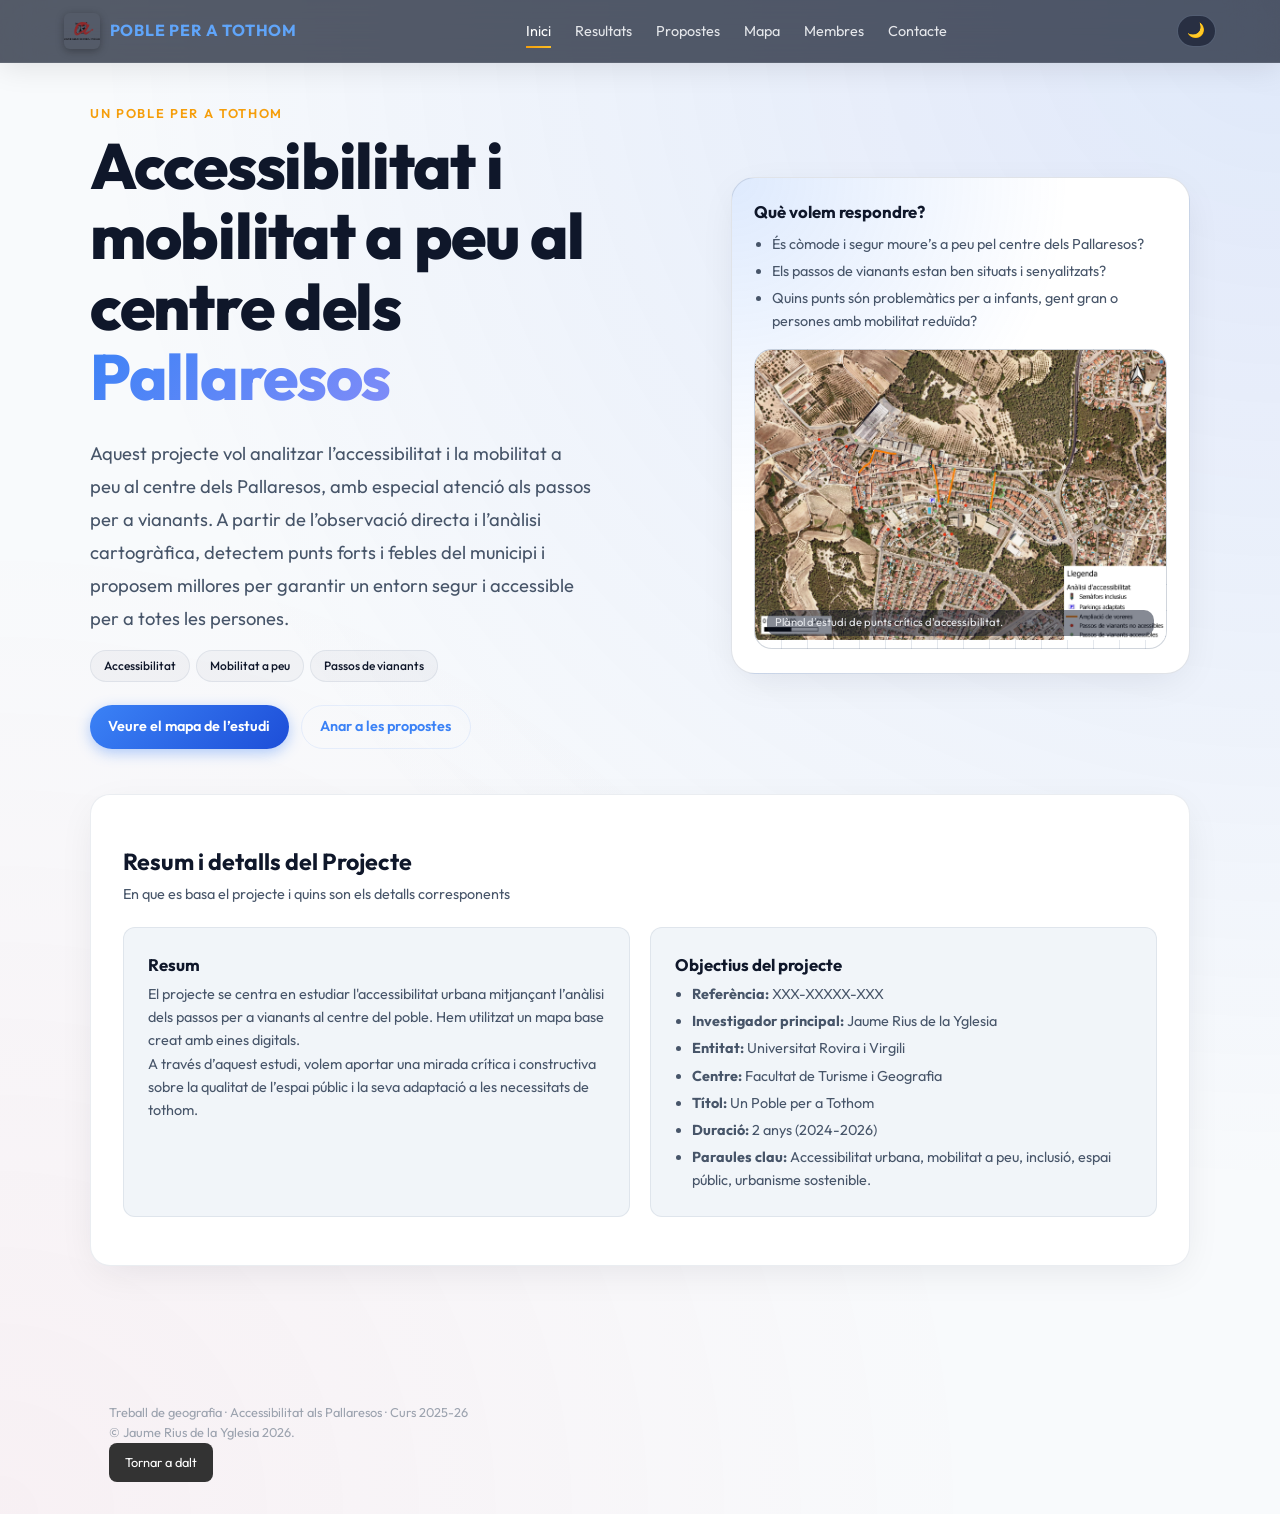
==== commit ad53cf75: "multipagines" ====
--- a/index.html
+++ b/index.html
@@ -1,331 +1,130 @@
-<!DOCTYPE html>
-<html lang="ca">
-<head>
-  <meta charset="UTF-8">
-  <title>Poble per a tothom · Accessibilitat als Pallaresos</title>
-  <meta name="viewport" content="width=device-width, initial-scale=1">
-  <meta name="description"
-        content="Projecte de geografia sobre l’accessibilitat i la mobilitat a peu al centre dels Pallaresos, amb especial atenció als passos de vianants.">
-  <link rel="preconnect" href="https://fonts.googleapis.com">
-  <link rel="preconnect" href="https://fonts.gstatic.com" crossorigin>
-  <link href="https://fonts.googleapis.com/css2?family=Outfit:wght@300;400;500;600;700;800&display=swap" rel="stylesheet">
-  <link rel="stylesheet" href="estils.css">
-</head>
-<body>
-  <header class="topbar">
-    <nav class="navbar">
-      <div class="nav-brand">
-         <div class="nav-left">
-            <a href="index.html" class="nav-logo">
-            <img src="img/urv-centrat-color.png" alt="Universitat Rovira i Virgili" class="logo-img">
-            <span class="nav-brand-text">Poble per a tothom</span>
-            </a>
-    </div>
-        <button class="menu-toggle" id="menuToggle" aria-label="Obrir menú">
-      <span class="hamburger-line"></span>
-      <span class="hamburger-line"></span>
-      <span class="hamburger-line"></span>
-    </button>
-      </div>
-      <ul class="nav-links" id="navLinks">
-        <li><a href="index.html">Inici</a></li>
-        <li><a href="membres.html">Membres</a></li>
-        <li><a href="#propostes">Propostes</a></li>
-        <li><a href="mapa.html">Mapa Interactiu</a></li>
-        <li><a href="#contacte">Contacte</a></li>
-      </ul>
-      <button id="themeToggle" class="nav-btn" aria-label="Canvia el tema de color">
-        🌙
-      </button>
-    </nav>
-    <!-- menú mob x si un cas,-->
-    <div class="mobile-menu" id="mobileMenu">
-      <a href="index.html#context" class="mobile-link">Context</a>
-      <a href="index.html#metode" class="mobile-link">Mètode</a>
-      <a href="mapa.html" class="mobile-link">Mapa</a>
-      <a href="membres.html" class="mobile-link">Membres</a>
-      <a href="mapa.html" class="mobile-link">Mapa Interactiu</a>
-      <a href="index.html#propostes" class="mobile-link">Propostes</a>
-      <a href="index.html#contacte" class="mobile-link">Contacte</a>
-  </div>
-  </header>
-
-  <main>
-    <section class="hero" aria-labelledby="titol-principal">
-      <div class="hero-text">
-        <p class="hero-kicker">Un poble per a tothom</p>
-        <h1 id="titol-principal">
-          Accessibilitat i mobilitat a peu al centre dels <span>Pallaresos</span>
-        </h1>
-        <p class="hero-desc">
-          Aquest projecte vol analitzar l’accessibilitat i la mobilitat a peu al centre dels
-          Pallaresos, amb especial atenció als passos per a vianants. A partir de l’observació
-          directa i l’anàlisi cartogràfica, detectem punts forts i febles del municipi i
-          proposem millores per garantir un entorn segur i accessible per a totes les persones.
-        </p>
-        <div class="hero-tags">
-          <span class="tag">Accessibilitat</span>
-          <span class="tag">Mobilitat a peu</span>
-          <span class="tag">Passos de vianants</span>
-        </div>
-        <div class="hero-cta">
-          <a href="mapa.html" class="btn btn-primary">Veure el mapa de l’estudi</a>
-          <a href="#propostes" class="btn btn-ghost">Anar a les propostes</a>
-        </div>
-      </div>
-
-      <aside class="hero-card" aria-label="Resum de l’estudi">
-        <h2>Què volem respondre?</h2>
-        <ul>
-          <li>És còmode i segur moure’s a peu pel centre dels Pallaresos?</li>
-          <li>Els passos de vianants estan ben situats i senyalitzats?</li>
-          <li>Quins punts són problemàtics per a infants, gent gran o persones amb mobilitat reduïda?</li>
-        </ul>
-        <div class="hero-map">
-          <img src="img/mapa-accessibilitat.jpg" alt="Mapa de l'accessibilitat als Pallaresos" style="width: 100%; height: 100%; object-fit: cover;">
-          <p class="hero-map-caption">
-            Plànol d'estudi de punts crítics d'accessibilitat.
-          </p>
-        </div>
-      </aside>
-    </section>
-
-    <!-- detallets del proj -->
-    <section id="context" class="section">
-      <header class="section-header">
-        <h2>Resum i detalls del Projecte</h2>
-        <p>En que es basa el projecte i quins son els detalls corresponents</p>
-      </header>
-      <div class="section-grid">
-        <article class="card">
-          <h3>Resum</h3>
-          <p>
-            El projecte se centra en estudiar l'accessibilitat urbana mitjançant l’anàlisi dels passos per a vianants al centre del poble. 
-            Hem utilitzat un mapa base creat amb eines digitals.
-        </p> 
-            <p>A través d’aquest estudi, volem aportar una mirada crítica i constructiva sobre la qualitat de l’espai públic i la seva adaptació a les necessitats de tothom.</p>
-       
-          
-        </article>
-        <article class="card">
-          <h3>Objectius del projecte</h3>
-          <ul>
-        <li><strong>Referència:</strong> XXX-XXXXX-XXX</li>
-        <li><strong>Investigador principal:</strong> Jaume Rius de la Yglesia</li>
-        <li><strong>Entitat:</strong> Universitat Rovira i Virgili</li>
-        <li><strong>Centre:</strong> Facultat de Turisme i Geografia</li>
-        <li><strong>Títol:</strong> Un Poble per a Tothom</li>
-        <li><strong>Duració:</strong> 2 anys (2026-28)</li>
-        <li><strong>Paraules clau:</strong> Accessibilitat urbana, mobilitat a peu, inclusió, espai públic, urbanisme sostenible.</li>
-          </ul>
-        </article>
-      </div>
-    </section>
-
-    <!-- millores -->
-   <section id="propostes" class="section proposals-tabs">
-  <header class="section-header">
-    <h2>Propostes de millora</h2>
-    <p>Clica sobre cada pestanya per veure la descripció o exemple visual</p>
-  </header>
-
-  <div class="tabs-container">
-    <!-- pestanyes -->
-    <div class="tabs-nav">
-      <button class="tab-btn active" data-tab="senyalitzacio">Senyalització</button>
-      <button class="tab-btn" data-tab="semafor">Semàfors</button>
-      <button class="tab-btn" data-tab="voreres">Voreres</button>
-      <button class="tab-btn" data-tab="aparcament">Aparcament</button>
-    </div>
-
-    <div class="tabs-content">
-      <div class="tab-panel active" id="senyalitzacio">
-        <div class="tab-view active" data-view="text">
-          <div class="proposal-icon"><span>🚏</span></div>
-          <h3>SENYALITZACIÓ I PASSOS ACCESSIBLES</h3>
-          <p>Instal·lació de mobiliari accessible per a persones amb discapacitat, així com passos de vianants amb paviment especial i relleu per facilitar l’orientació de persones amb discapacitat visual.</p>
-        </div>
-        <div class="tab-view" data-view="image">
-          <img src="img/mv.png" alt="Exemple de pas de vianants accessible">
-          <p class="image-caption">Exemple de paviment podotàctil accessible</p>
-        </div>
-      </div>
-
-      <div class="tab-panel" id="semafor">
-        <div class="tab-view active" data-view="text">
-          <div class="proposal-icon"><span>🚦</span></div>
-          <h3>SEMÀFORS INTEL·LIGENTS</h3>
-          <p>Instal·lació de semàfors amb sensors de moviment que ampliïn automàticament el temps de pas per a persones grans o amb mobilitat reduïda. Incorporació de senyals audibles amb volum regulable i vibració per facilitar el creuament a persones amb discapacitat auditiva.</p>
-        </div>
-        <div class="tab-view" data-view="image">
-          <img src="img/semafors.png" alt="Semàfor inclusiu amb sensors">
-          <p class="image-caption">Semàfor amb sensors de moviment</p>
-        </div>
-      </div>
-
-      <div class="tab-panel" id="voreres">
-        <div class="tab-view active" data-view="text">
-          <div class="proposal-icon"><span>🚶</span></div>
-          <h3>AMPLIACIÓ DE VORERES</h3>
-          <p>En alguns trams, les voreres són massa estretes o tenen obstacles. Proposem ampliar-les i eliminar-ne els elements innecessaris per garantir un pas segur i còmode per a tothom, especialment persones amb mobilitat reduïda i infants.</p>
-        </div>
-        <div class="tab-view" data-view="image">
-          <img src="img/vorerapng.png" alt="Vorera ampliada sense obstacles">
-          <p class="image-caption">Vorera ampliada i lliure d'obstacles</p>
-        </div>
-      </div>
-
-      <div class="tab-panel" id="aparcament">
-        <div class="tab-view active" data-view="text">
-          <div class="proposal-icon"><span>P</span></div>
-          <h3>APARCAMENTS ADAPTATS</h3>
-          <p>Places ampliades per a persones amb discapacitat prop dels equipaments principals.</p>
-        </div>
-        <div class="tab-view" data-view="image">
-          <img src="img/mv aparcament.png" alt="Aparcament adaptat">
-          <p class="image-caption">Places d’aparcament ampliades per a vehicles, bicicletes adaptades i patinets elèctrics, amb punts de càrrega i suports estabilitzadors. També es preveu la instal·lació d'il·luminació intel·ligent amb sensors de moviment per millorar la seguretat nocturna, aixi com una opció de reserva via app per garantir accessibilitat prioritària.</p>
-        </div>
-      </div>
-    </div>
-
-    <div class="tab-toggle">
-      <button class="toggle-btn active" data-view="text">📝 Descripció</button>
-      <button class="toggle-btn" data-view="image">🖼️ Exemple</button>
-    </div>
-  </div>
-</section>
-
-    <!-- resultats i etc -->
-<section id="analisi" class="section">
-  <header class="section-header">
-    <h2>Resultats de l'estudi</h2>
-    <p>Anàlisi exhaustiva del nucli urbà dels Pallaresos</p>
-  </header>
-
-  <div class="stats-grid">
-    <div class="stat-card">
-      <div class="stat-number">35%</div>
-      <p>Passos de vianants accessibles</p>
-    </div>
-    <div class="stat-card warn">
-      <div class="stat-number">65%</div>
-      <p>Amb obstacles significatius</p>
-    </div>
-    <div class="stat-card">
-      <div class="stat-number">20%</div>
-      <p>Semàfors inclusius</p>
-    </div>
-    <div class="stat-card">
-      <div class="stat-number">13</div>
-      <p>Passos a adaptar</p>
-    </div>
-  </div>
-
-  <div class="section-grid">
-    <!-- forts -->
-    <article class="card highlight">
-      <h3>✅ Punts forts</h3>
-      <ul class="check-list">
-        <li><strong>35%</strong> dels passos compleixen estàndards d'accessibilitat</li>
-        <li>Presència de voreres en la majoria de carrers principals</li>
-        <li>Concentració d'equipaments al centre (escola, comerços, serveis)</li>
-      </ul>
-    </article>
-
-    <!-- febl -->
-    <article class="card warn highlight">
-      <h3>⚠️ Punts febles</h3>
-      <ul class="warn-list">
-        <li><strong>65%</strong> dels passos tenen obstacles (rampes, desnivells >3cm)</li>
-        <li>Només <strong>20%</strong> dels semàfors són inclusius</li>
-        <li>Voreres estretes en zones de gran trànsit de vianants</li>
-      </ul>
-    </article>
-  </div>
-
-  <div class="proposal-phases">
-    <h3>Plà d'actuació propost</h3>
-    <div class="phase-grid">
-      <div class="phase-card">
-        <div class="phase-badge">Fase 1</div>
-        <h4>Mitjà termini (1 any)</h4>
-        <ul>
-          <li>Ampliar voreres més estretes</li>
-          <li>Instal·lar 5 semàfors inclusius</li>
-        </ul>
-      </div>
-      <div class="phase-card">
-        <div class="phase-badge">Fase 2</div>
-        <h4>Llarg termini (2 anys)</h4>
-        <ul>
-          <li>Adaptar els 13 passos no accessibles</li>
-          <li>Millorar pàrquing adaptat</li>
-        </ul>
-      </div>
-    </div>
-  </div>
-</section>
-</section>
-<section id="contacte" class="section">
-  <header class="section-header">
-    <h2>Contacta'ns</h2>
-    <p>"El teu punt de vista és clau per fer del poble un lloc més accessible. Escriu-nos les teves idees, dubtes o propostes de millora. Junts podem transformar els espais públics"!</p>
-  </header>      
- <div class="contact-container">
-    <!-- form-->
-    <form class="contact-form" id="contactForm">
-      <div class="form-group">
-        <label for="nom">Nom complet</label>
-        <input type="text" id="nom" name="nom" required>
-      </div>
-      
-      <div class="form-group">
-        <label for="email">Correu electrònic</label>
-        <input type="email" id="email" name="email" required>
-      </div>
-      
-      <div class="form-group">
-        <label for="missatge">Missatge</label>
-        <textarea id="missatge" name="missatge" rows="5" required 
-          placeholder="Explica'ns la teva consulta o suggeriment..."></textarea>
-      </div>
-      
-      <button type="submit" class="btn btn-primary full-width">
-        Enviar missatge
-      </button>
-    </form>
-
-      <!-- dades -->
-<div class="contact-info">
-  <h3>Dades de contacte</h3>
-    <ul class="contact-list">
-    <li class="contact-item icon solid fa-home">
-      Vila-seca<br />
-      Carrer de Joanot Martorell, 15<br />
-      43840 Vila-seca, Tarragona
-    </li>
-    <li class="contact-item icon solid fa-phone">977 29 79 00</li>
-    <li class="contact-item icon solid fa-envelope">
-      <a href="mailto:unpobleperatothom@gmail.com">unpobleperatothom@gmail.com</a>
-    </li>
-    <li class="contact-item icon brands fa-twitter">
-      <a href="https://twitter.com/unpobleperatothom" target="_blank">twitter.com/unpobleperatothom</a>
-    </li>
-    <li class="contact-item icon brands fa-facebook-f">
-      <a href="https://facebook.com/unpobleperatothom" target="_blank">facebook.com/unpobleperatothom</a>
-    </li>
-    <li class="contact-item icon brands fa-instagram"data-hover-img="img/insta.jpg">
-      <a href="https://instagram.com/unpobleperatothom" target="_blank">instagram.com/unpobleperatothom</a>
-    </li>
-  </ul>
-</div>
-
-  <footer class="footer">
-    <p>Treball de geografia · Accessibilitat als Pallaresos · Curs 2025-26</p>
-    <p>&copy; Jaume Rius de la Yglesia 2026.</p>
-    <p><a href="#top" class="btn-top">Tornar a dalt</a></p>
-  </footer>
-
-  <script src="script.js"></script>
-</body>
-</html>
+<!DOCTYPE html>
+<html lang="ca">
+<head>
+  <meta charset="UTF-8">
+  <title>Poble per a tothom · Accessibilitat als Pallaresos</title>
+  <meta name="viewport" content="width=device-width, initial-scale=1">
+  <meta name="description"
+        content="Projecte de geografia sobre l’accessibilitat i la mobilitat a peu al centre dels Pallaresos, amb especial atenció als passos de vianants.">
+  <link rel="preconnect" href="https://fonts.googleapis.com">
+  <link rel="preconnect" href="https://fonts.gstatic.com" crossorigin>
+  <link href="https://fonts.googleapis.com/css2?family=Outfit:wght@300;400;500;600;700;800&display=swap" rel="stylesheet">
+  <link rel="stylesheet" href="estils.css">
+</head>
+<body>
+  <header class="topbar">
+    <nav class="navbar">
+      <div class="nav-brand">
+         <div class="nav-left">
+            <a href="index.html" class="nav-logo">
+            <img src="img/urv-centrat-color.png" alt="Universitat Rovira i Virgili" class="logo-img">
+            <span class="nav-brand-text">Poble per a tothom</span>
+            </a>
+    </div>
+        <button class="menu-toggle" id="menuToggle" aria-label="Obrir menú">
+      <span class="hamburger-line"></span>
+      <span class="hamburger-line"></span>
+      <span class="hamburger-line"></span>
+    </button>
+      </div>
+      <ul class="nav-links" id="navLinks">
+        <li><a href="index.html" class="active">Inici</a></li>
+        <li><a href="resultats.html">Resultats</a></li>
+        <li><a href="propostes.html">Propostes</a></li>
+        <li><a href="mapa.html">Mapa</a></li>
+        <li><a href="membres.html">Membres</a></li>
+        <li><a href="contacte.html">Contacte</a></li>
+      </ul>
+      <button id="themeToggle" class="nav-btn" aria-label="Canvia el tema de color">
+        🌙
+      </button>
+    </nav>
+    <div class="mobile-menu" id="mobileMenu">
+      <a href="index.html" class="mobile-link">Inici</a>
+      <a href="resultats.html" class="mobile-link">Resultats</a>
+      <a href="propostes.html" class="mobile-link">Propostes</a>
+      <a href="mapa.html" class="mobile-link">Mapa</a>
+      <a href="membres.html" class="mobile-link">Membres</a>
+      <a href="contacte.html" class="mobile-link">Contacte</a>
+  </div>
+  </header>
+
+  <main>
+    <section class="hero" aria-labelledby="titol-principal">
+      <div class="hero-text">
+        <p class="hero-kicker">Un poble per a tothom</p>
+        <h1 id="titol-principal">
+          Accessibilitat i mobilitat a peu al centre dels <span>Pallaresos</span>
+        </h1>
+        <p class="hero-desc">
+          Aquest projecte vol analitzar l’accessibilitat i la mobilitat a peu al centre dels
+          Pallaresos, amb especial atenció als passos per a vianants. A partir de l’observació
+          directa i l’anàlisi cartogràfica, detectem punts forts i febles del municipi i
+          proposem millores per garantir un entorn segur i accessible per a totes les persones.
+        </p>
+        <div class="hero-tags">
+          <span class="tag">Accessibilitat</span>
+          <span class="tag">Mobilitat a peu</span>
+          <span class="tag">Passos de vianants</span>
+        </div>
+        <div class="hero-cta">
+          <a href="mapa.html" class="btn btn-primary">Veure el mapa de l’estudi</a>
+          <a href="propostes.html" class="btn btn-ghost">Anar a les propostes</a>
+        </div>
+      </div>
+
+      <aside class="hero-card" aria-label="Resum de l’estudi">
+        <h2>Què volem respondre?</h2>
+        <ul>
+          <li>És còmode i segur moure’s a peu pel centre dels Pallaresos?</li>
+          <li>Els passos de vianants estan ben situats i senyalitzats?</li>
+          <li>Quins punts són problemàtics per a infants, gent gran o persones amb mobilitat reduïda?</li>
+        </ul>
+        <div class="hero-map">
+          <img src="img/mapa-accessibilitat.jpg" alt="Mapa de l'accessibilitat als Pallaresos" style="width: 100%; height: 100%; object-fit: cover;">
+          <p class="hero-map-caption">
+            Plànol d'estudi de punts crítics d'accessibilitat.
+          </p>
+        </div>
+      </aside>
+    </section>
+
+    <section id="context" class="section">
+      <header class="section-header">
+        <h2>Resum i detalls del Projecte</h2>
+        <p>En que es basa el projecte i quins son els detalls corresponents</p>
+      </header>
+      <div class="section-grid">
+        <article class="card">
+          <h3>Resum</h3>
+          <p>
+            El projecte se centra en estudiar l'accessibilitat urbana mitjançant l’anàlisi dels passos per a vianants al centre del poble. 
+            Hem utilitzat un mapa base creat amb eines digitals.
+        </p> 
+            <p>A través d’aquest estudi, volem aportar una mirada crítica i constructiva sobre la qualitat de l’espai públic i la seva adaptació a les necessitats de tothom.</p>
+        </article>
+        <article class="card">
+          <h3>Objectius del projecte</h3>
+          <ul>
+        <li><strong>Referència:</strong> XXX-XXXXX-XXX</li>
+        <li><strong>Investigador principal:</strong> Jaume Rius de la Yglesia</li>
+        <li><strong>Entitat:</strong> Universitat Rovira i Virgili</li>
+        <li><strong>Centre:</strong> Facultat de Turisme i Geografia</li>
+        <li><strong>Títol:</strong> Un Poble per a Tothom</li>
+        <li><strong>Duració:</strong> 2 anys (2024-2026)</li>
+        <li><strong>Paraules clau:</strong> Accessibilitat urbana, mobilitat a peu, inclusió, espai públic, urbanisme sostenible.</li>
+          </ul>
+        </article>
+      </div>
+    </section>
+  </main>
+
+  <footer class="footer">
+    <p>Treball de geografia · Accessibilitat als Pallaresos · Curs 2025-26</p>
+    <p>&copy; Jaume Rius de la Yglesia 2026.</p>
+    <p><a href="#top" class="btn-top">Tornar a dalt</a></p>
+  </footer>
+
+  <script src="script.js"></script>
+</body>
+</html>
--- a/estils.css
+++ b/estils.css
@@ -1498,6 +1498,18 @@
   transition-delay: 0.2s;
 }
 
+/* Animations */
+.reveal-hidden {
+  opacity: 0;
+  transform: translateY(30px);
+  transition: all 0.8s cubic-bezier(0.2, 0.8, 0.2, 1);
+}
+
+.reveal-visible {
+  opacity: 1;
+  transform: translateY(0);
+}
+
 @media (max-width: 720px) {
   .proposal-grid {
     grid-template-columns: 1fr;
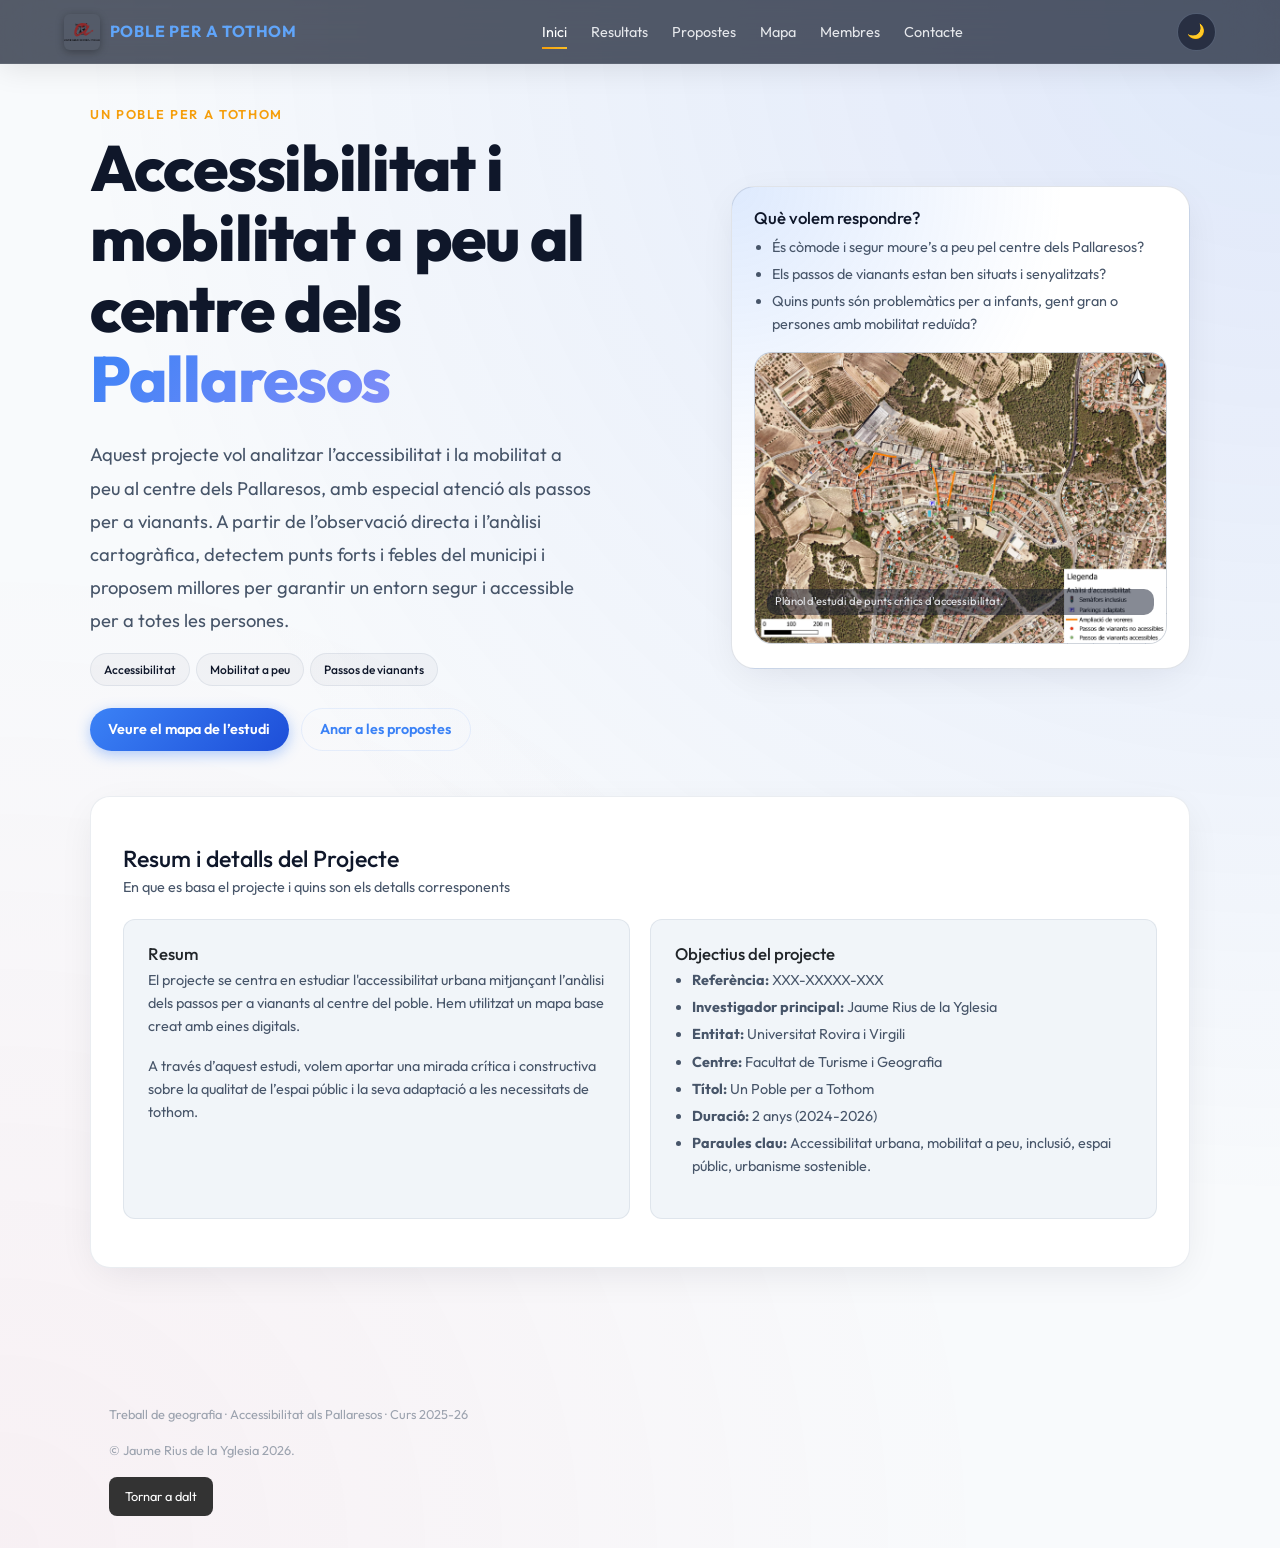
==== commit a2298382: "feat: update map with QGIS export, custom SVG styles, and Bootstrap 5 CDN integration" ====
--- a/index.html
+++ b/index.html
@@ -9,6 +9,7 @@
   <link rel="preconnect" href="https://fonts.googleapis.com">
   <link rel="preconnect" href="https://fonts.gstatic.com" crossorigin>
   <link href="https://fonts.googleapis.com/css2?family=Outfit:wght@300;400;500;600;700;800&display=swap" rel="stylesheet">
+  <link href="https://cdn.jsdelivr.net/npm/bootstrap@5.3.3/dist/css/bootstrap.min.css" rel="stylesheet" integrity="sha384-QWTKZyjpPEjISv5WaRU9OFeRpok6YctnYmDr5pNlyT2bRjXh0JMhjY6hW+ALEwIH" crossorigin="anonymous">
   <link rel="stylesheet" href="estils.css">
 </head>
 <body>
@@ -125,6 +126,7 @@
     <p><a href="#top" class="btn-top">Tornar a dalt</a></p>
   </footer>
 
+  <script src="https://cdn.jsdelivr.net/npm/bootstrap@5.3.3/dist/js/bootstrap.bundle.min.js" integrity="sha384-YvpcrYf0tY3lHB60NNkmXc5s9fDVZLESaAA55NDzOxhy9GkcIdslK1eN7N6jIeHz" crossorigin="anonymous"></script>
   <script src="script.js"></script>
 </body>
 </html>
--- a/estils.css
+++ b/estils.css
@@ -62,7 +62,6 @@
 
   --border-soft: rgba(255, 255, 255, 0.1);
   --shadow-soft: 0 20px 40px -10px rgba(0, 0, 0, 0.5);
-
   --muted: rgba(255, 255, 255, 0.05);
   --muted-strong: rgba(255, 255, 255, 0.1);
   --muted-soft: rgba(255, 255, 255, 0.02);
@@ -1498,18 +1497,6 @@
   transition-delay: 0.2s;
 }
 
-/* Animations */
-.reveal-hidden {
-  opacity: 0;
-  transform: translateY(30px);
-  transition: all 0.8s cubic-bezier(0.2, 0.8, 0.2, 1);
-}
-
-.reveal-visible {
-  opacity: 1;
-  transform: translateY(0);
-}
-
 @media (max-width: 720px) {
   .proposal-grid {
     grid-template-columns: 1fr;
@@ -1570,4 +1557,4 @@
   .proposals-tabs {
     padding: 1.5rem 1rem;
   }
-}+}
